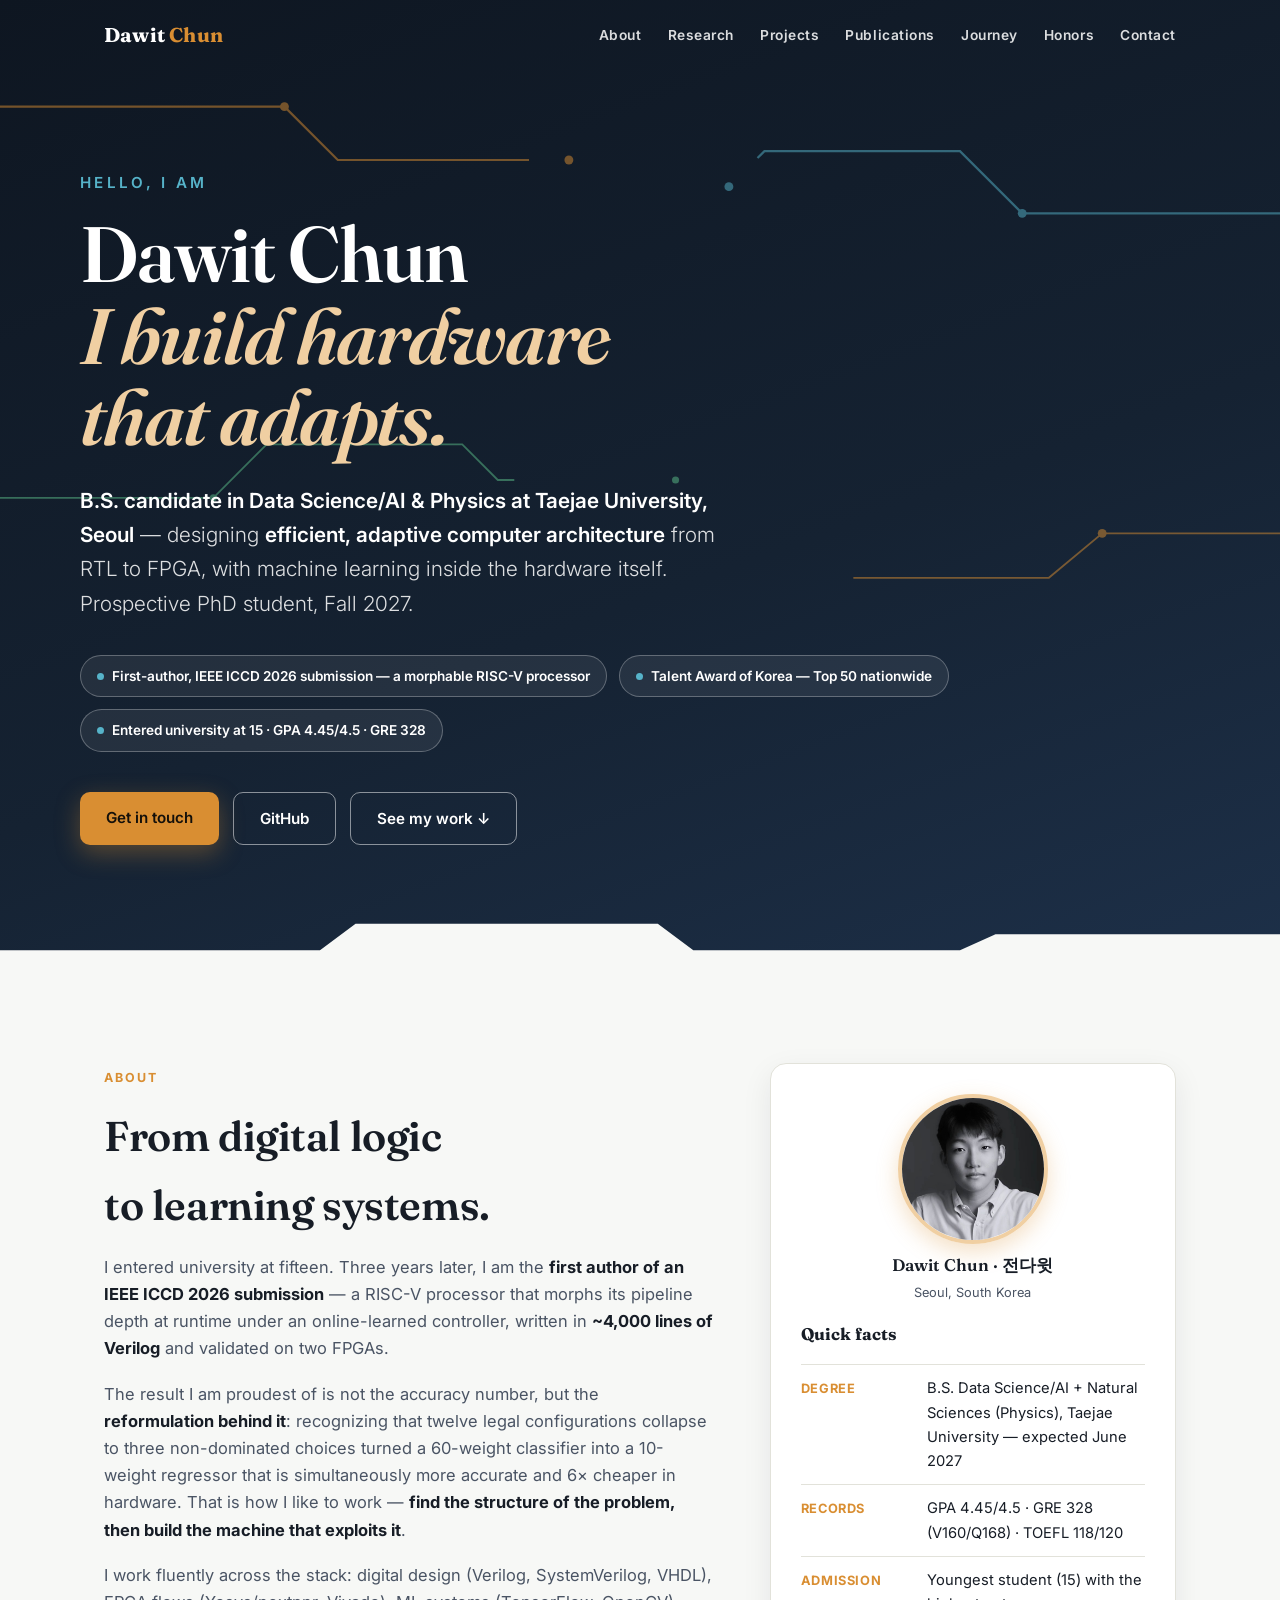
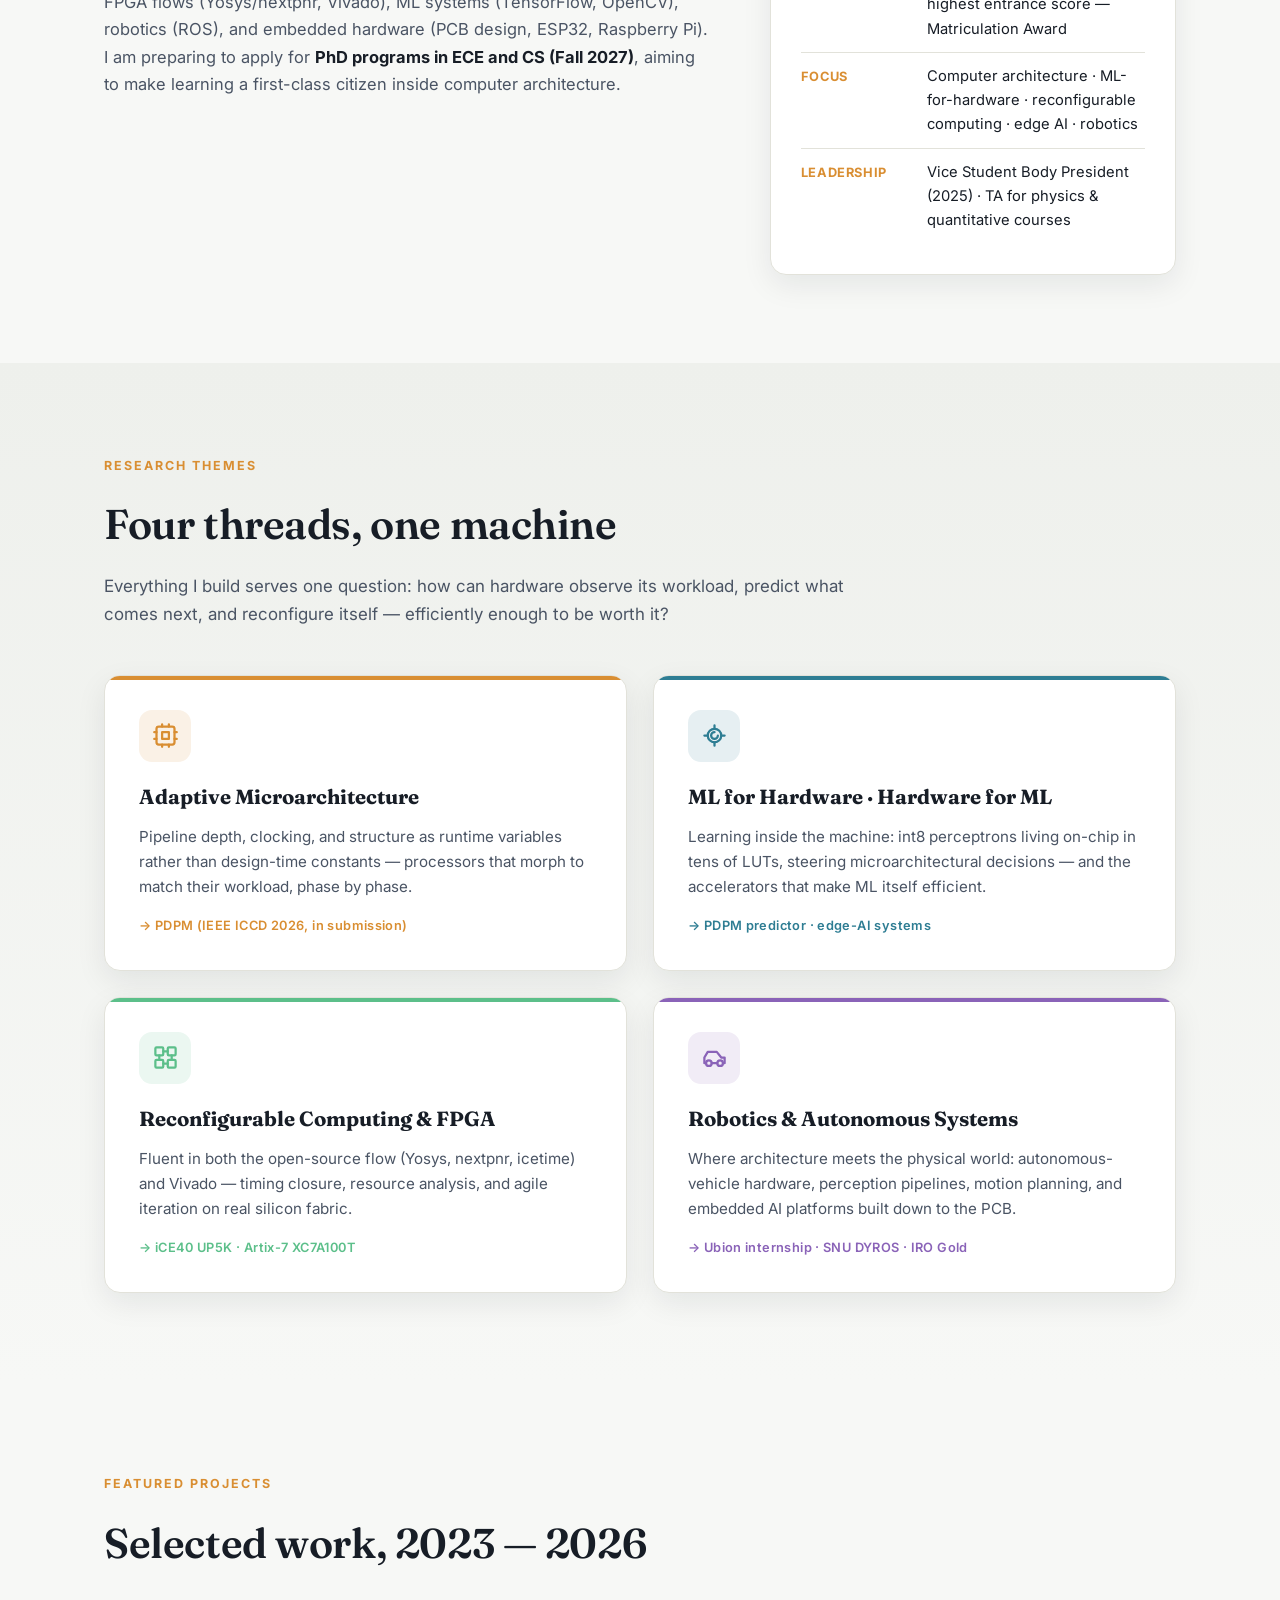
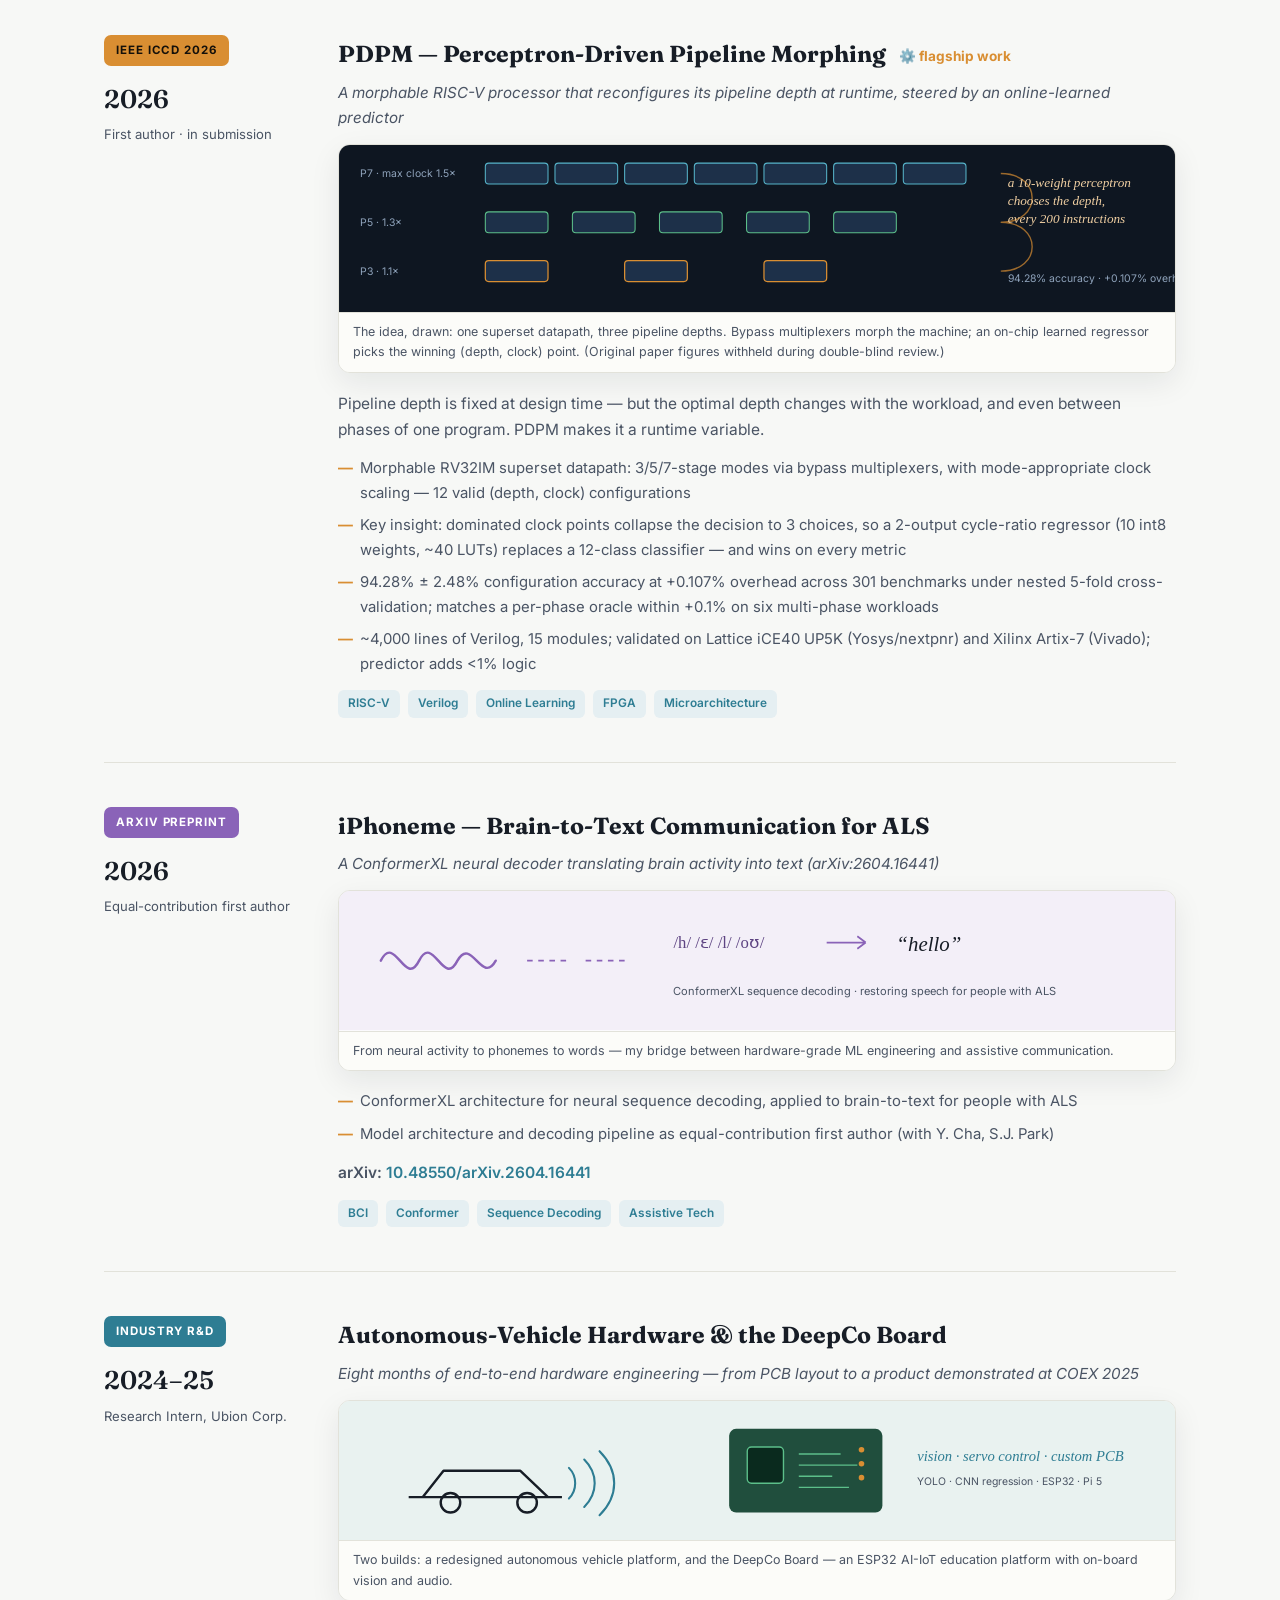
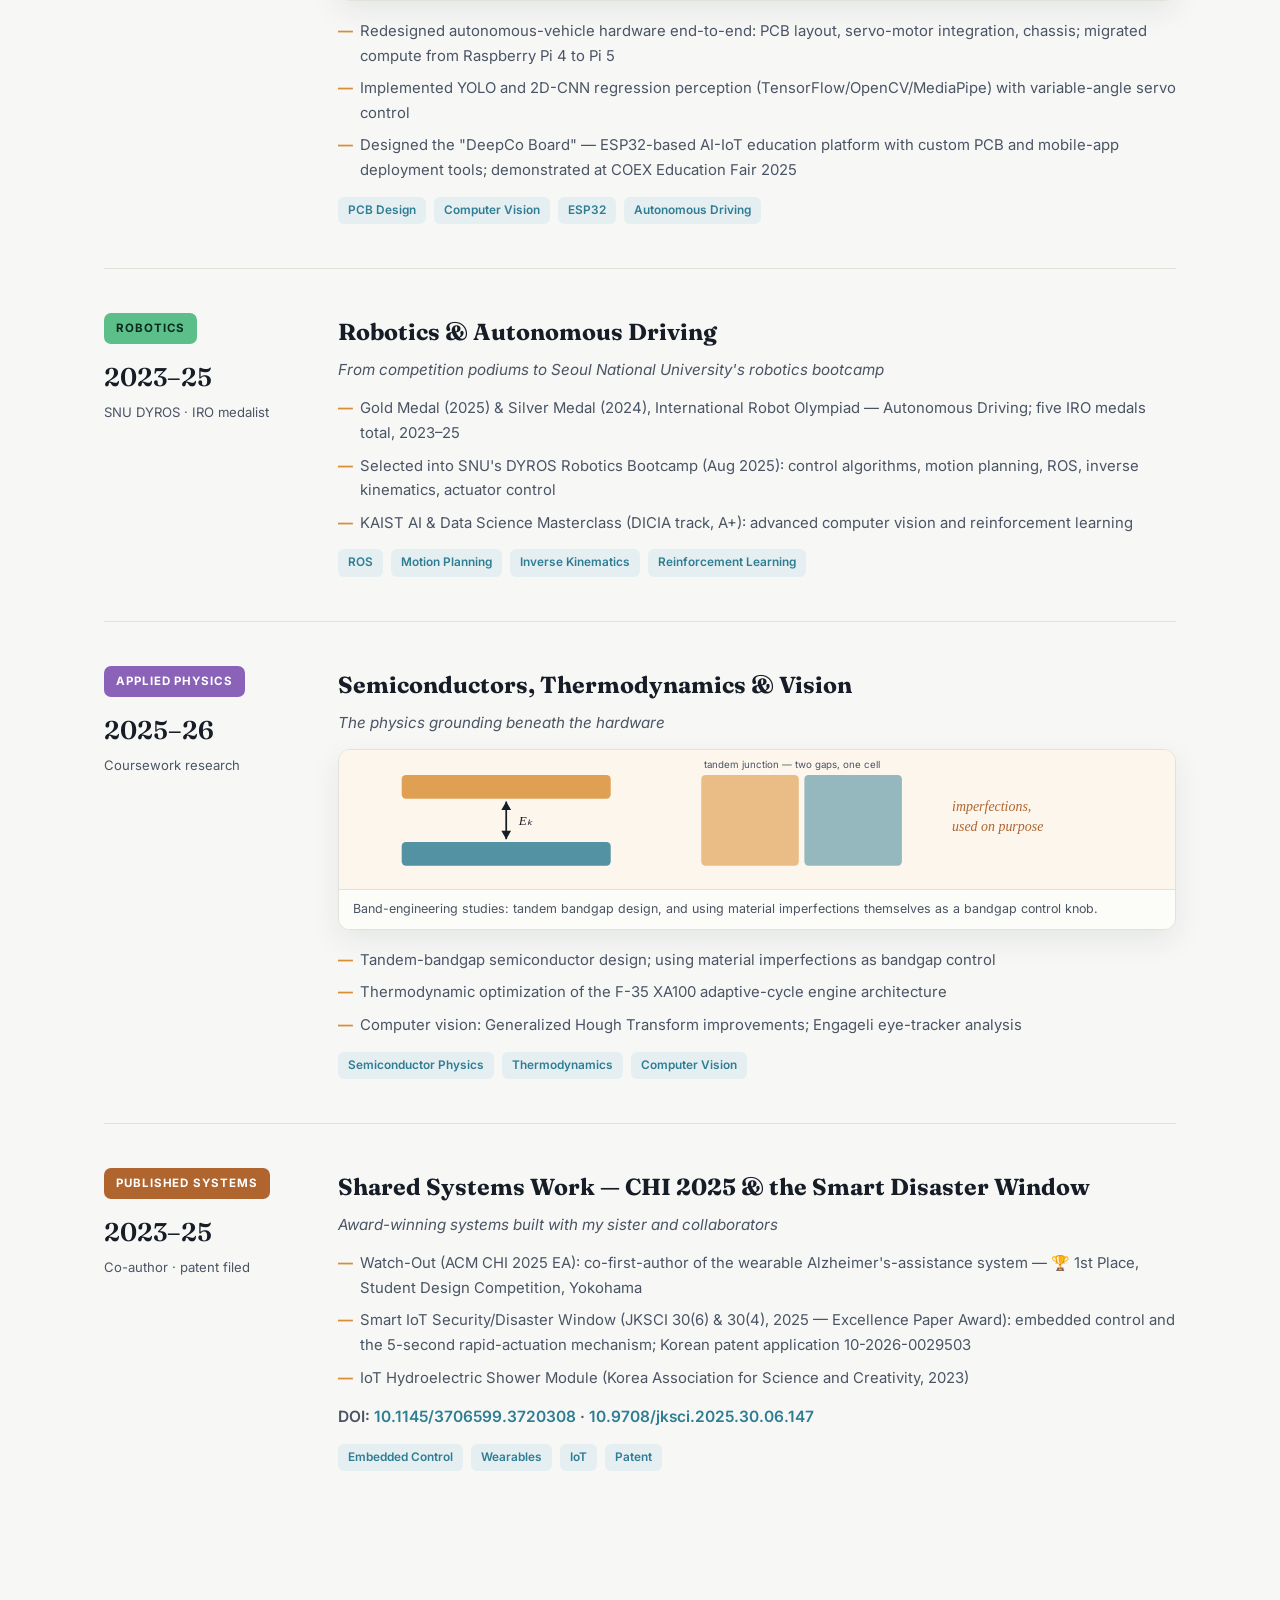
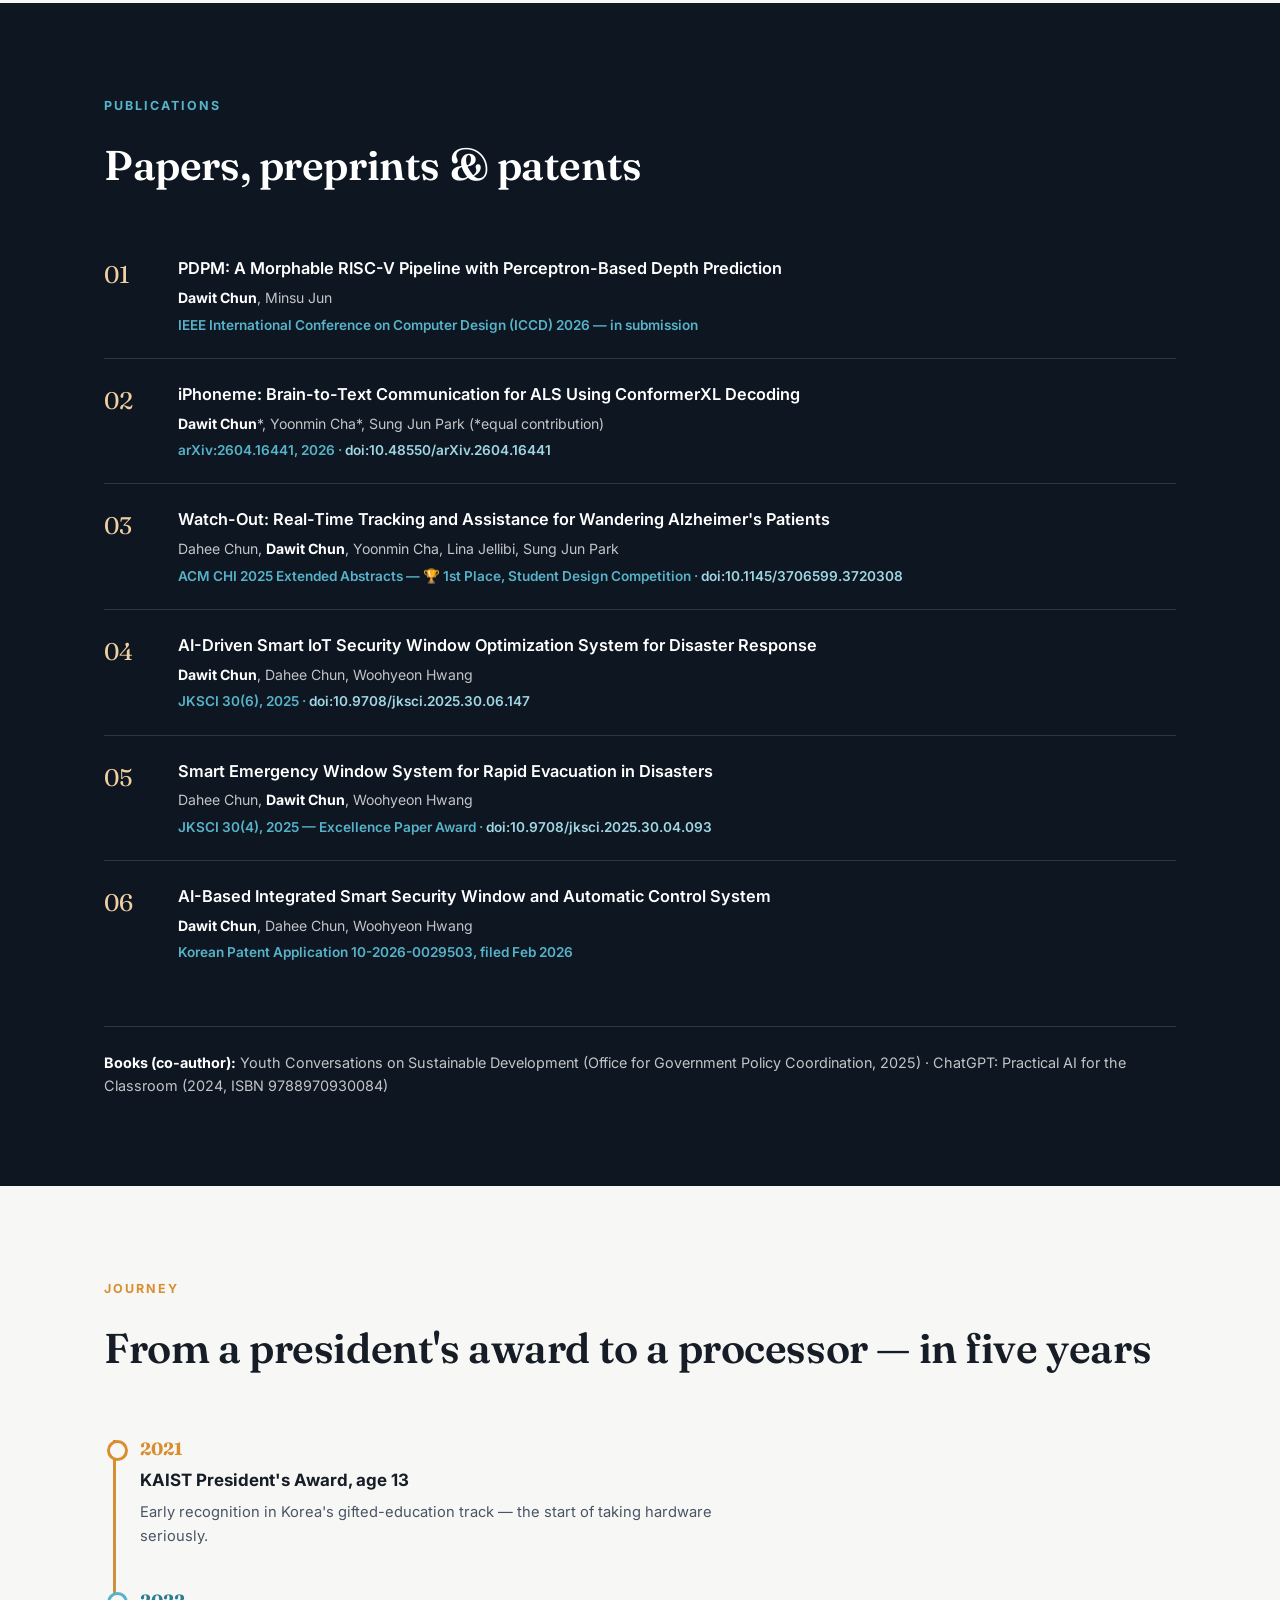
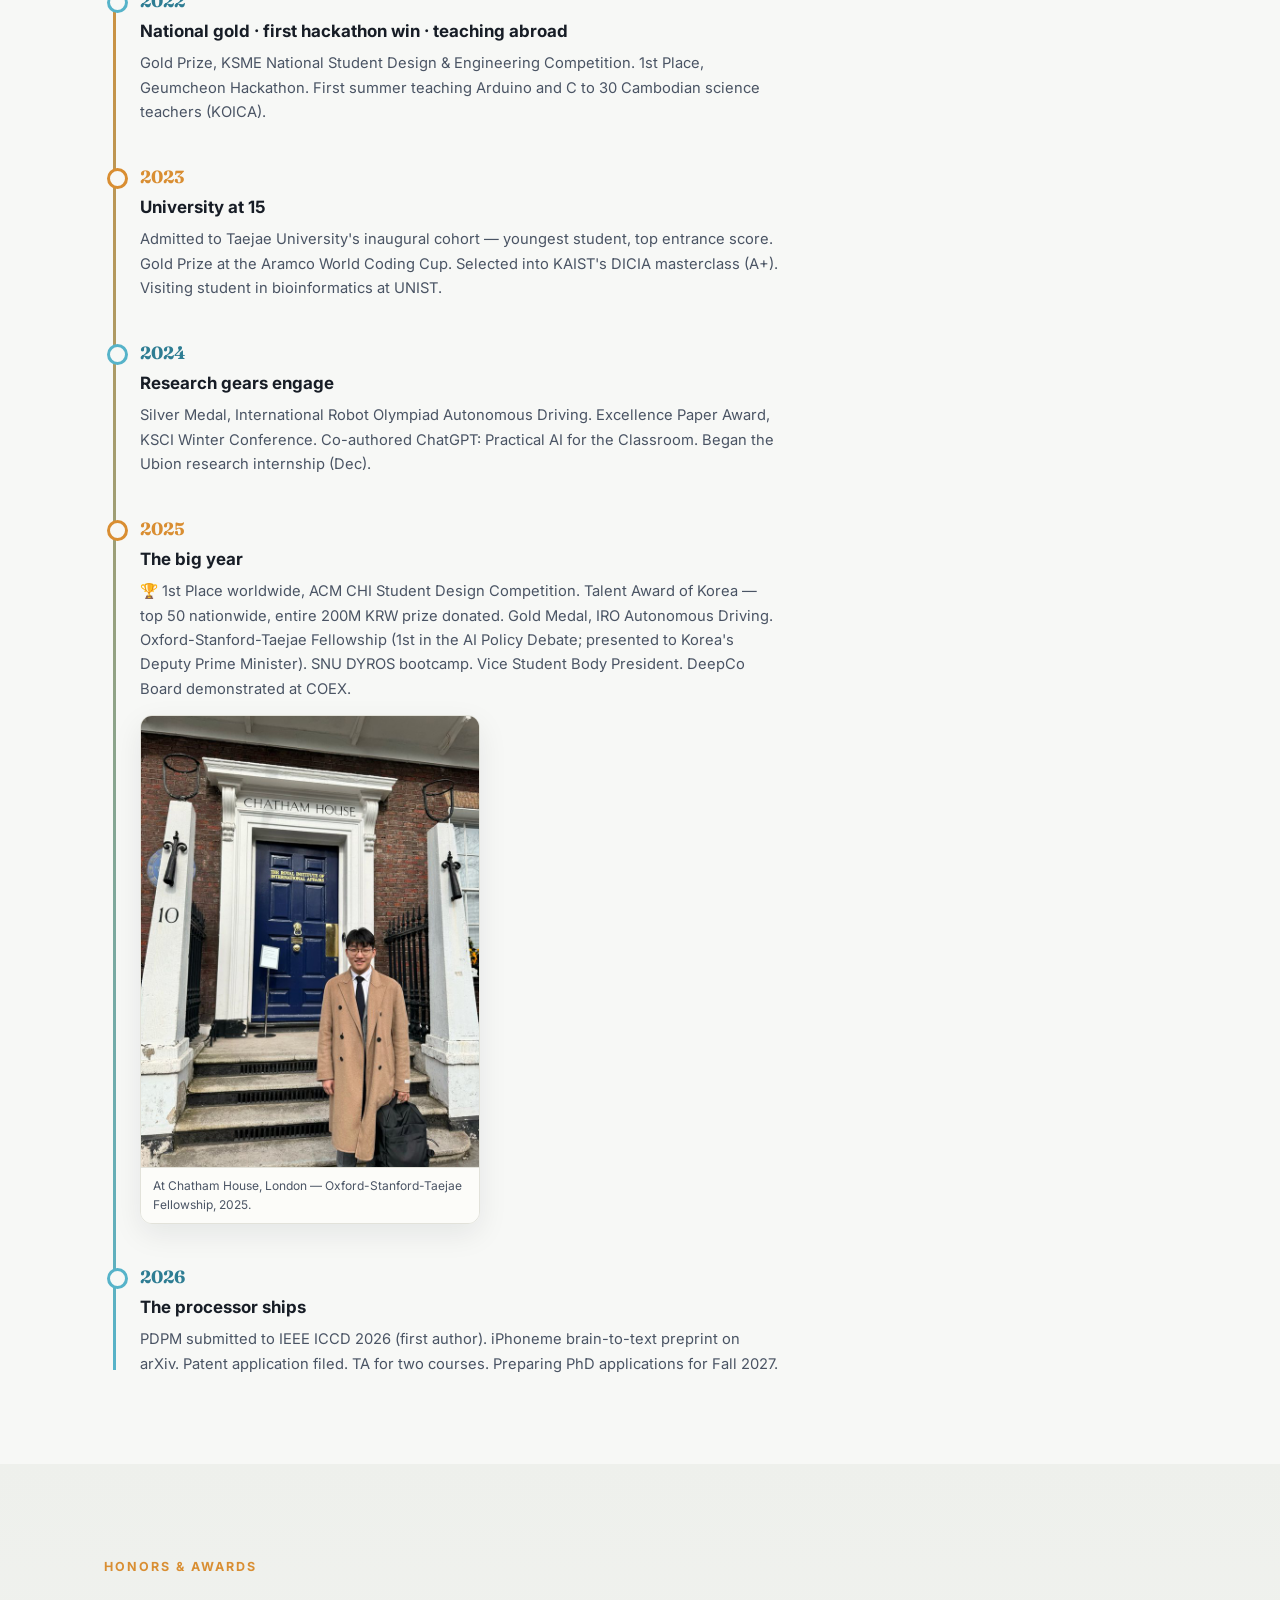
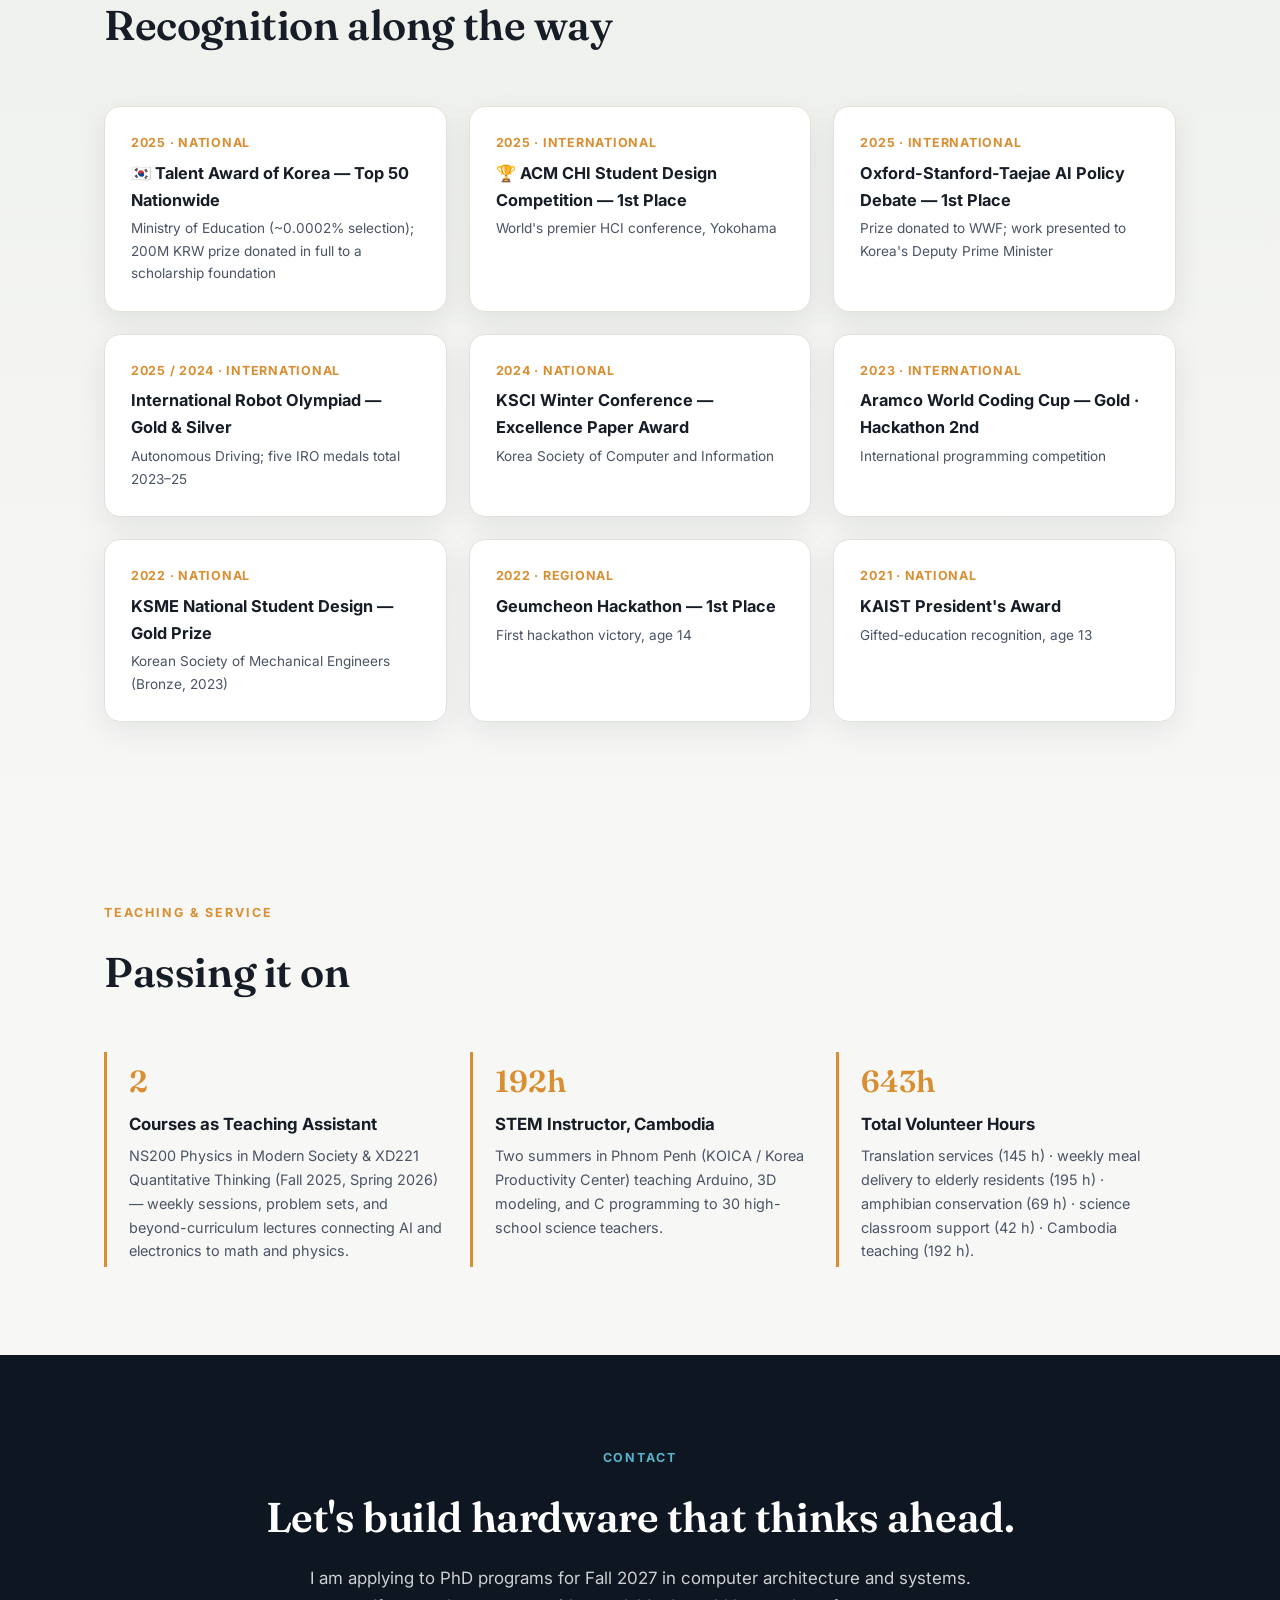
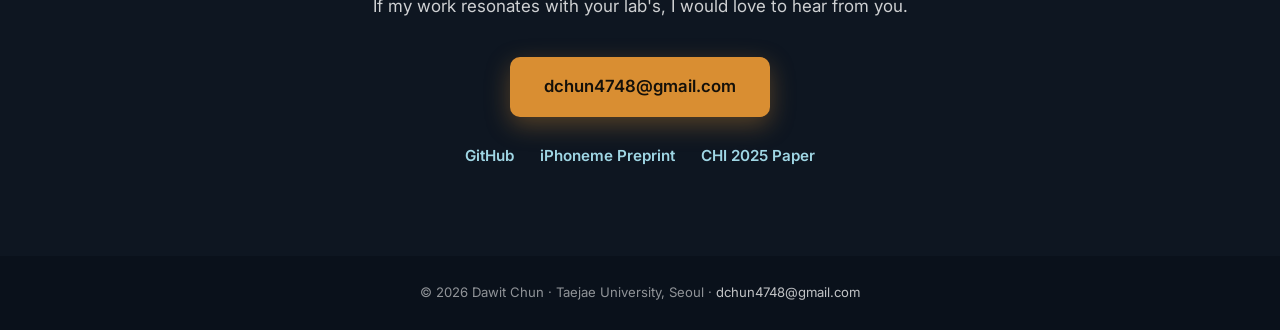
==== index.html @ afe4ffaa "Dawit Chun personal homepage v1" ====
<!DOCTYPE html>
<html lang="en">
<head>
<meta charset="UTF-8">
<meta name="viewport" content="width=device-width, initial-scale=1.0">
<title>Dawit Chun — Hardware Systems for AI · Efficient & Adaptive Computer Architecture</title>
<meta name="description" content="Dawit Chun designs hardware that adapts — from RTL to FPGA. First-author of PDPM, a morphable RISC-V processor steered by an online-learned perceptron (IEEE ICCD 2026, in submission).">
<link rel="preconnect" href="https://fonts.googleapis.com">
<link rel="preconnect" href="https://fonts.gstatic.com" crossorigin>
<link href="https://fonts.googleapis.com/css2?family=Fraunces:opsz,wght@9..144,300;9..144,400;9..144,500;9..144,600;9..144,700&family=Inter:wght@300;400;500;600;700&display=swap" rel="stylesheet">
<link rel="icon" href="data:image/svg+xml,<svg xmlns='http://www.w3.org/2000/svg' viewBox='0 0 100 100'><text y='0.9em' font-size='90'>⚙️</text></svg>">
<style>
:root{
  --ink:#171d26; --ink-soft:#4a5464; --paper:#f7f8f6; --card:#ffffff;
  --slate:#0e1621; --slate-2:#152232; --copper:#d98e32; --copper-soft:#f0cfa2;
  --cyan:#56b3c9; --green:#5cbf8a; --line:#e2e2da;
  --shadow:0 10px 30px rgba(14,22,33,.08); --shadow-lg:0 18px 50px rgba(14,22,33,.15);
  --r:16px; --max:1120px;
}
*{margin:0;padding:0;box-sizing:border-box}
html{scroll-behavior:smooth}
body{font-family:'Inter',-apple-system,BlinkMacSystemFont,"Segoe UI",sans-serif;color:var(--ink);background:var(--paper);line-height:1.65;font-size:16.5px}
h1,h2,h3,.serif{font-family:'Fraunces',Georgia,'Times New Roman',serif}
a{color:#2e7d93;text-decoration:none}
a:hover{text-decoration:underline}
img{max-width:100%}
.wrap{max-width:var(--max);margin:0 auto;padding:0 24px}
section{padding:88px 0}
.kicker{display:inline-block;font-size:.78rem;font-weight:700;letter-spacing:.16em;text-transform:uppercase;color:var(--copper);margin-bottom:14px}
h2{font-size:clamp(1.9rem,3.4vw,2.6rem);font-weight:600;letter-spacing:-.01em;margin-bottom:14px}
.lead{color:var(--ink-soft);max-width:760px;font-size:1.06rem}
.reveal{opacity:0;transform:translateY(26px);transition:opacity .7s ease,transform .7s ease}
.reveal.on{opacity:1;transform:none}
@media (prefers-reduced-motion: reduce){.reveal{opacity:1;transform:none;transition:none} .trace{animation:none!important}}

/* NAV */
nav{position:fixed;top:0;left:0;right:0;z-index:50;transition:background .3s,box-shadow .3s;padding:18px 0}
nav.scrolled{background:rgba(247,248,246,.92);backdrop-filter:blur(10px);box-shadow:0 1px 0 var(--line);padding:12px 0}
nav .wrap{display:flex;align-items:center;justify-content:space-between}
.logo{font-family:'Fraunces',serif;font-weight:700;font-size:1.25rem;color:#fff;letter-spacing:.01em;transition:color .3s}
nav.scrolled .logo{color:var(--ink)}
.logo b{color:var(--copper)}
.navlinks{display:flex;gap:26px;list-style:none}
.navlinks a{font-size:.86rem;font-weight:600;letter-spacing:.04em;color:rgba(255,255,255,.85);transition:color .3s}
nav.scrolled .navlinks a{color:var(--ink-soft)}
.navlinks a:hover{color:var(--copper);text-decoration:none}
.menu-btn{display:none;background:none;border:0;cursor:pointer;width:34px;height:30px;position:relative}
.menu-btn span{position:absolute;left:4px;right:4px;height:2.5px;border-radius:2px;background:#fff;transition:all .3s}
nav.scrolled .menu-btn span{background:var(--ink)}
.menu-btn span:nth-child(1){top:6px}.menu-btn span:nth-child(2){top:14px}.menu-btn span:nth-child(3){top:22px}
@media(max-width:880px){
  .menu-btn{display:block}
  .navlinks{position:fixed;inset:0;background:var(--slate);flex-direction:column;align-items:center;justify-content:center;gap:34px;transform:translateY(-100%);visibility:hidden;opacity:0;transition:transform .35s ease,opacity .3s ease,visibility 0s .35s}
  .navlinks.open{transform:none;visibility:visible;opacity:1;transition:transform .35s ease,opacity .3s ease,visibility 0s}
  .navlinks a{font-size:1.15rem;color:#fff!important}
}

/* HERO */
header{position:relative;background:linear-gradient(160deg,var(--slate) 0%,var(--slate-2) 58%,#1d3049 100%);color:#fff;overflow:hidden}
.hero{position:relative;z-index:2;padding:170px 0 130px}
.hero .hello{font-size:.95rem;font-weight:600;letter-spacing:.22em;text-transform:uppercase;color:var(--cyan);margin-bottom:18px}
.hero h1{font-size:clamp(2.9rem,7vw,4.9rem);font-weight:600;line-height:1.04;letter-spacing:-.015em}
.hero h1 em{font-style:italic;color:var(--copper-soft)}
.hero .tag{margin-top:26px;font-size:clamp(1.05rem,2vw,1.3rem);max-width:660px;color:rgba(255,255,255,.86);font-weight:300}
.hero .tag b{font-weight:600;color:#fff}
.chips{display:flex;flex-wrap:wrap;gap:12px;margin-top:34px}
.chip{display:inline-flex;align-items:center;gap:8px;font-size:.85rem;font-weight:600;padding:9px 16px;border:1px solid rgba(255,255,255,.28);border-radius:999px;background:rgba(255,255,255,.07)}
.chip .dot{width:7px;height:7px;border-radius:50%;background:var(--cyan)}
.cta{display:flex;flex-wrap:wrap;gap:14px;margin-top:40px}
.btn{display:inline-block;padding:13px 26px;border-radius:10px;font-weight:600;font-size:.95rem;transition:transform .2s,box-shadow .2s}
.btn:hover{text-decoration:none;transform:translateY(-2px)}
.btn-primary{background:var(--copper);color:#14100a;box-shadow:0 8px 24px rgba(217,142,50,.35)}
.btn-ghost{border:1.5px solid rgba(255,255,255,.5);color:#fff}
.circuit{position:absolute;inset:0;z-index:1;pointer-events:none;opacity:.5}
.trace{stroke-dasharray:640;stroke-dashoffset:640;animation:draw 6s ease forwards}
.trace:nth-child(2){animation-delay:.7s}.trace:nth-child(3){animation-delay:1.3s}.trace:nth-child(4){animation-delay:1.9s}
@keyframes draw{to{stroke-dashoffset:0}}
.hero-bottom{position:absolute;left:0;right:0;bottom:-2px;z-index:1}

/* ABOUT */
.about-grid{display:grid;grid-template-columns:1.5fr 1fr;gap:56px;align-items:start}
.about-text p{margin-bottom:18px;color:var(--ink-soft)}
.about-text p b{color:var(--ink)}
.factbox{background:var(--card);border:1px solid var(--line);border-radius:var(--r);box-shadow:var(--shadow);padding:30px}
.factbox .me{width:150px;height:150px;border-radius:50%;object-fit:cover;display:block;margin:0 auto 8px;border:4px solid var(--copper-soft);box-shadow:0 8px 22px rgba(217,142,50,.28)}
.factbox .me-name{text-align:center;font-family:'Fraunces',serif;font-weight:600;font-size:1.05rem;margin-bottom:2px}
.factbox .me-sub{text-align:center;font-size:.8rem;color:var(--ink-soft);margin-bottom:18px}
.factbox h3{font-size:1.05rem;margin-bottom:16px;color:var(--ink)}
.fact{display:flex;gap:14px;padding:11px 0;border-top:1px solid var(--line);font-size:.92rem}
.fact:first-of-type{border-top:0}
.fact .k{min-width:112px;font-weight:700;color:var(--copper);font-size:.8rem;letter-spacing:.05em;text-transform:uppercase;padding-top:2px}
@media(max-width:880px){.about-grid{grid-template-columns:1fr}}

/* THEMES */
#themes{background:linear-gradient(180deg,#eef0ec,var(--paper))}
.themes-grid{display:grid;grid-template-columns:repeat(2,1fr);gap:26px;margin-top:46px}
.theme{background:var(--card);border:1px solid var(--line);border-radius:var(--r);padding:34px;box-shadow:var(--shadow);transition:transform .25s,box-shadow .25s;position:relative;overflow:hidden}
.theme:hover{transform:translateY(-5px);box-shadow:var(--shadow-lg)}
.theme::before{content:"";position:absolute;top:0;left:0;right:0;height:4px;background:var(--tc,var(--copper))}
.theme .ico{width:52px;height:52px;border-radius:13px;display:flex;align-items:center;justify-content:center;background:color-mix(in srgb,var(--tc,var(--copper)) 12%,white);margin-bottom:18px}
.theme .ico svg{width:27px;height:27px;stroke:var(--tc,var(--copper))}
.theme h3{font-size:1.28rem;margin-bottom:10px}
.theme p{color:var(--ink-soft);font-size:.95rem}
.theme .rel{margin-top:16px;font-size:.8rem;font-weight:600;color:var(--tc,var(--copper));letter-spacing:.03em}
@media(max-width:760px){.themes-grid{grid-template-columns:1fr}}

/* PROJECTS */
.proj{display:grid;grid-template-columns:200px 1fr;gap:34px;padding:44px 0;border-top:1px solid var(--line)}
.proj:first-of-type{border-top:0}
.proj .meta .venue{display:inline-block;font-size:.72rem;font-weight:700;letter-spacing:.08em;text-transform:uppercase;color:#fff;background:var(--vc,#2e7d93);padding:6px 12px;border-radius:7px;margin-bottom:12px}
.proj .meta .year{font-family:'Fraunces',serif;font-size:1.6rem;font-weight:600;color:var(--ink);display:block}
.proj .meta .role{font-size:.82rem;color:var(--ink-soft);margin-top:4px}
.proj h3{font-size:1.45rem;margin-bottom:6px}
.proj h3 .award{font-size:.85rem;color:var(--copper);font-family:'Inter',sans-serif;font-weight:700;vertical-align:middle;margin-left:8px;white-space:nowrap}
.proj .sub{font-style:italic;color:var(--ink-soft);font-size:.95rem;margin-bottom:14px}
.proj p{color:var(--ink-soft);font-size:.97rem;margin-bottom:14px}
.proj ul{list-style:none;margin-bottom:14px}
.proj li{position:relative;padding-left:22px;margin-bottom:8px;color:var(--ink-soft);font-size:.93rem}
.proj li::before{content:"—";position:absolute;left:0;color:var(--copper);font-weight:700}
.tags{display:flex;flex-wrap:wrap;gap:8px}
.tags span{font-size:.74rem;font-weight:600;color:#2e7d93;background:#e5eff2;border-radius:6px;padding:4px 10px}
.doi{font-size:.85rem;font-weight:600}
.pfig{margin:2px 0 18px;border-radius:12px;overflow:hidden;border:1px solid var(--line);box-shadow:var(--shadow);background:#fff}
.pfig img,.pfig svg{display:block;width:100%;height:auto}
.pfig figcaption{font-size:.78rem;color:var(--ink-soft);padding:9px 14px;background:#fcfcf9;border-top:1px solid var(--line)}
@media(max-width:760px){.proj{grid-template-columns:1fr;gap:14px}}

/* PUBS */
#pubs{background:var(--slate);color:#fff}
#pubs h2{color:#fff}
#pubs .kicker{color:var(--cyan)}
.pub{display:grid;grid-template-columns:54px 1fr;gap:20px;padding:22px 0;border-top:1px solid rgba(255,255,255,.14)}
.pub:first-of-type{border-top:0;margin-top:34px}
.pub .num{font-family:'Fraunces',serif;font-size:1.5rem;color:var(--copper-soft)}
.pub .t{font-weight:600;font-size:1.02rem;margin-bottom:4px}
.pub .a{font-size:.88rem;color:rgba(255,255,255,.75)}
.pub .a b{color:#fff}
.pub .v{font-size:.85rem;color:var(--cyan);margin-top:4px;font-weight:600}
.pub a{color:#9fd6e4}
.bookrow{margin-top:40px;padding-top:24px;border-top:1px solid rgba(255,255,255,.14);font-size:.9rem;color:rgba(255,255,255,.75)}
.bookrow b{color:#fff}

/* JOURNEY */
.timeline{position:relative;margin-top:52px;padding-left:36px}
.timeline::before{content:"";position:absolute;left:9px;top:6px;bottom:6px;width:2.5px;background:linear-gradient(var(--copper),var(--cyan))}
.tl{position:relative;padding-bottom:38px}
.tl:last-child{padding-bottom:0}
.tl::before{content:"";position:absolute;left:-33px;top:6px;width:15px;height:15px;border-radius:50%;background:var(--paper);border:3.5px solid var(--copper)}
.tl.alt::before{border-color:var(--cyan)}
.tl .yr{font-family:'Fraunces',serif;font-weight:700;font-size:1.1rem;color:var(--copper)}
.tl.alt .yr{color:#2e7d93}
.tl h4{font-size:1.06rem;margin:3px 0 5px}
.tl p{color:var(--ink-soft);font-size:.92rem;max-width:640px}
.tlfig{margin-top:14px;max-width:340px;border-radius:12px;overflow:hidden;border:1px solid var(--line);box-shadow:var(--shadow)}
.tlfig img{display:block;width:100%}
.tlfig figcaption{font-size:.75rem;color:var(--ink-soft);padding:8px 12px;background:#fcfcf9;border-top:1px solid var(--line)}

/* HONORS */
#honors{background:linear-gradient(180deg,#eef0ec,var(--paper))}
.honor-grid{display:grid;grid-template-columns:repeat(3,1fr);gap:22px;margin-top:46px}
.honor{background:var(--card);border:1px solid var(--line);border-radius:var(--r);padding:26px;box-shadow:var(--shadow)}
.honor .hy{font-size:.78rem;font-weight:700;color:var(--copper);letter-spacing:.06em}
.honor h4{font-size:1.02rem;margin:6px 0 4px}
.honor p{font-size:.85rem;color:var(--ink-soft)}
@media(max-width:880px){.honor-grid{grid-template-columns:repeat(2,1fr)}}
@media(max-width:600px){.honor-grid{grid-template-columns:1fr}}

/* SERVICE */
.svc-grid{display:grid;grid-template-columns:repeat(3,1fr);gap:26px;margin-top:46px}
.svc{border-left:3px solid var(--copper);padding:4px 0 4px 22px}
.svc h4{font-size:1.05rem;margin-bottom:6px}
.svc p{font-size:.9rem;color:var(--ink-soft)}
.svc .n{font-family:'Fraunces',serif;font-size:1.9rem;font-weight:600;color:var(--copper);display:block;margin-bottom:4px}
@media(max-width:760px){.svc-grid{grid-template-columns:1fr}}

/* CONTACT */
#contact{background:var(--slate);color:#fff;text-align:center}
#contact .kicker{color:var(--cyan)}
#contact h2{color:#fff}
#contact .lead{margin:0 auto 36px;color:rgba(255,255,255,.8)}
#contact .btn-primary{font-size:1.05rem;padding:16px 34px}
#contact .links{margin-top:26px;display:flex;gap:26px;justify-content:center;flex-wrap:wrap;font-size:.95rem}
#contact .links a{color:#9fd6e4;font-weight:600}
footer{background:#0a111b;color:rgba(255,255,255,.55);text-align:center;padding:26px 0;font-size:.82rem}
footer a{color:rgba(255,255,255,.75)}
</style>
</head>
<body>

<nav id="nav">
  <div class="wrap">
    <a class="logo" href="#top">Dawit <b>Chun</b></a>
    <button class="menu-btn" id="menuBtn" aria-label="Menu"><span></span><span></span><span></span></button>
    <ul class="navlinks" id="navLinks">
      <li><a href="#about">About</a></li>
      <li><a href="#themes">Research</a></li>
      <li><a href="#projects">Projects</a></li>
      <li><a href="#pubs">Publications</a></li>
      <li><a href="#journey">Journey</a></li>
      <li><a href="#honors">Honors</a></li>
      <li><a href="#contact">Contact</a></li>
    </ul>
  </div>
</nav>

<!-- HERO -->
<header id="top">
  <svg class="circuit" viewBox="0 0 1440 700" preserveAspectRatio="xMidYMid slice" aria-hidden="true" fill="none">
    <path class="trace" d="M-20,120 H320 L380,180 H640" stroke="#d98e32" stroke-width="2.5"/>
    <path class="trace" d="M1460,240 H1150 L1080,170 H860 L820,210" stroke="#56b3c9" stroke-width="2.5"/>
    <path class="trace" d="M-20,560 H240 L300,500 H520 L560,540 H760" stroke="#5cbf8a" stroke-width="2"/>
    <path class="trace" d="M1460,600 H1240 L1180,650 H960" stroke="#d98e32" stroke-width="2"/>
    <g fill="#d98e32"><circle cx="320" cy="120" r="5"/><circle cx="640" cy="180" r="5"/><circle cx="1240" cy="600" r="5"/></g>
    <g fill="#56b3c9"><circle cx="1150" cy="240" r="5"/><circle cx="820" cy="210" r="5"/></g>
    <g fill="#5cbf8a"><circle cx="240" cy="560" r="4"/><circle cx="760" cy="540" r="4"/></g>
  </svg>
  <div class="wrap hero">
    <div class="hello">Hello, I am</div>
    <h1>Dawit Chun<br><em>I build hardware<br>that adapts.</em></h1>
    <p class="tag"><b>B.S. candidate in Data Science/AI &amp; Physics at Taejae University, Seoul</b> — designing <b>efficient, adaptive computer architecture</b> from RTL to FPGA, with machine learning inside the hardware itself. Prospective PhD student, Fall 2027.</p>
    <div class="chips">
      <span class="chip"><span class="dot"></span>First-author, IEEE ICCD 2026 submission — a morphable RISC-V processor</span>
      <span class="chip"><span class="dot"></span>Talent Award of Korea — Top 50 nationwide</span>
      <span class="chip"><span class="dot"></span>Entered university at 15 · GPA 4.45/4.5 · GRE 328</span>
    </div>
    <div class="cta">
      <a class="btn btn-primary" href="mailto:dchun4748@gmail.com">Get in touch</a>
      <a class="btn btn-ghost" href="https://github.com/da-dawit" target="_blank" rel="noopener">GitHub</a>
      <a class="btn btn-ghost" href="#projects">See my work ↓</a>
    </div>
  </div>
  <svg class="hero-bottom" viewBox="0 0 1440 90" preserveAspectRatio="none" aria-hidden="true">
    <path d="M0,60 L360,60 L400,30 L740,30 L780,60 L1080,60 L1120,42 L1440,42 L1440,90 L0,90 Z" fill="#f7f8f6"/>
  </svg>
</header>

<!-- ABOUT -->
<section id="about">
  <div class="wrap">
    <div class="about-grid">
      <div class="about-text reveal">
        <span class="kicker">About</span>
        <h2>From digital logic<br>to learning systems.</h2>
        <p>I entered university at fifteen. Three years later, I am the <b>first author of an IEEE ICCD 2026 submission</b> — a RISC-V processor that morphs its pipeline depth at runtime under an online-learned controller, written in <b>~4,000 lines of Verilog</b> and validated on two FPGAs.</p>
        <p>The result I am proudest of is not the accuracy number, but the <b>reformulation behind it</b>: recognizing that twelve legal configurations collapse to three non-dominated choices turned a 60-weight classifier into a 10-weight regressor that is simultaneously more accurate and 6× cheaper in hardware. That is how I like to work — <b>find the structure of the problem, then build the machine that exploits it</b>.</p>
        <p>I work fluently across the stack: digital design (Verilog, SystemVerilog, VHDL), FPGA flows (Yosys/nextpnr, Vivado), ML systems (TensorFlow, OpenCV), robotics (ROS), and embedded hardware (PCB design, ESP32, Raspberry Pi). I am preparing to apply for <b>PhD programs in ECE and CS (Fall 2027)</b>, aiming to make learning a first-class citizen inside computer architecture.</p>
      </div>
      <aside class="factbox reveal">
        <img class="me" src="assets/dawit.jpg" alt="Portrait of Dawit Chun" width="520" height="520">
        <div class="me-name">Dawit Chun · 전다윗</div>
        <div class="me-sub">Seoul, South Korea</div>
        <h3>Quick facts</h3>
        <div class="fact"><span class="k">Degree</span><span>B.S. Data Science/AI + Natural Sciences (Physics), Taejae University — expected June 2027</span></div>
        <div class="fact"><span class="k">Records</span><span>GPA 4.45/4.5 · GRE 328 (V160/Q168) · TOEFL 118/120</span></div>
        <div class="fact"><span class="k">Admission</span><span>Youngest student (15) with the highest entrance score — Matriculation Award</span></div>
        <div class="fact"><span class="k">Focus</span><span>Computer architecture · ML-for-hardware · reconfigurable computing · edge AI · robotics</span></div>
        <div class="fact"><span class="k">Leadership</span><span>Vice Student Body President (2025) · TA for physics &amp; quantitative courses</span></div>
      </aside>
    </div>
  </div>
</section>

<!-- THEMES -->
<section id="themes">
  <div class="wrap">
    <span class="kicker reveal">Research Themes</span>
    <h2 class="reveal">Four threads, one machine</h2>
    <p class="lead reveal">Everything I build serves one question: how can hardware observe its workload, predict what comes next, and reconfigure itself — efficiently enough to be worth it?</p>
    <div class="themes-grid">
      <div class="theme reveal" style="--tc:#d98e32">
        <div class="ico"><svg viewBox="0 0 24 24" fill="none" stroke-width="2" stroke-linecap="round" stroke-linejoin="round"><rect x="4" y="4" width="16" height="16" rx="2"/><path d="M9 4v-2M15 4v-2M9 22v-2M15 22v-2M4 9h-2M4 15h-2M22 9h-2M22 15h-2"/><rect x="9" y="9" width="6" height="6"/></svg></div>
        <h3>Adaptive Microarchitecture</h3>
        <p>Pipeline depth, clocking, and structure as runtime variables rather than design-time constants — processors that morph to match their workload, phase by phase.</p>
        <div class="rel">→ PDPM (IEEE ICCD 2026, in submission)</div>
      </div>
      <div class="theme reveal" style="--tc:#2e7d93">
        <div class="ico"><svg viewBox="0 0 24 24" fill="none" stroke-width="2" stroke-linecap="round" stroke-linejoin="round"><path d="M12 3v3M12 18v3M3 12h3M18 12h3"/><circle cx="12" cy="12" r="6"/><path d="M12 9a3 3 0 1 0 3 3"/></svg></div>
        <h3>ML for Hardware · Hardware for ML</h3>
        <p>Learning inside the machine: int8 perceptrons living on-chip in tens of LUTs, steering microarchitectural decisions — and the accelerators that make ML itself efficient.</p>
        <div class="rel">→ PDPM predictor · edge-AI systems</div>
      </div>
      <div class="theme reveal" style="--tc:#5cbf8a">
        <div class="ico"><svg viewBox="0 0 24 24" fill="none" stroke-width="2" stroke-linecap="round" stroke-linejoin="round"><rect x="3" y="3" width="7" height="7" rx="1"/><rect x="14" y="3" width="7" height="7" rx="1"/><rect x="3" y="14" width="7" height="7" rx="1"/><rect x="14" y="14" width="7" height="7" rx="1"/><path d="M10 6.5h4M6.5 10v4M17.5 10v4M10 17.5h4"/></svg></div>
        <h3>Reconfigurable Computing &amp; FPGA</h3>
        <p>Fluent in both the open-source flow (Yosys, nextpnr, icetime) and Vivado — timing closure, resource analysis, and agile iteration on real silicon fabric.</p>
        <div class="rel">→ iCE40 UP5K · Artix-7 XC7A100T</div>
      </div>
      <div class="theme reveal" style="--tc:#8a63b8">
        <div class="ico"><svg viewBox="0 0 24 24" fill="none" stroke-width="2" stroke-linecap="round" stroke-linejoin="round"><circle cx="7" cy="17" r="2.5"/><circle cx="17" cy="17" r="2.5"/><path d="M4.5 17H3v-5l3-5h8l4 5h3v5h-1.5M9.5 17h5"/></svg></div>
        <h3>Robotics &amp; Autonomous Systems</h3>
        <p>Where architecture meets the physical world: autonomous-vehicle hardware, perception pipelines, motion planning, and embedded AI platforms built down to the PCB.</p>
        <div class="rel">→ Ubion internship · SNU DYROS · IRO Gold</div>
      </div>
    </div>
  </div>
</section>

<!-- PROJECTS -->
<section id="projects">
  <div class="wrap">
    <span class="kicker reveal">Featured Projects</span>
    <h2 class="reveal">Selected work, 2023 — 2026</h2>

    <div class="proj reveal">
      <div class="meta">
        <span class="venue" style="--vc:#d98e32;color:#14100a">IEEE ICCD 2026</span>
        <span class="year">2026</span>
        <span class="role">First author · in submission</span>
      </div>
      <div>
        <h3>PDPM — Perceptron-Driven Pipeline Morphing <span class="award">⚙️ flagship work</span></h3>
        <p class="sub">A morphable RISC-V processor that reconfigures its pipeline depth at runtime, steered by an online-learned predictor</p>
        <figure class="pfig">
          <svg viewBox="0 0 1200 240" role="img" aria-label="Diagram of a pipeline morphing between seven, five, and three stages">
            <rect width="1200" height="240" fill="#0e1621"/>
            <g font-family="Inter,sans-serif" font-size="15" fill="#8fa3bb">
              <text x="30" y="46">P7 · max clock 1.5×</text><text x="30" y="116">P5 · 1.3×</text><text x="30" y="186">P3 · 1.1×</text>
            </g>
            <g>
              <rect x="210" y="26" width="90" height="30" rx="5" fill="#1d3049" stroke="#56b3c9" stroke-width="1.5"/><rect x="310" y="26" width="90" height="30" rx="5" fill="#1d3049" stroke="#56b3c9" stroke-width="1.5"/><rect x="410" y="26" width="90" height="30" rx="5" fill="#1d3049" stroke="#56b3c9" stroke-width="1.5"/><rect x="510" y="26" width="90" height="30" rx="5" fill="#1d3049" stroke="#56b3c9" stroke-width="1.5"/><rect x="610" y="26" width="90" height="30" rx="5" fill="#1d3049" stroke="#56b3c9" stroke-width="1.5"/><rect x="710" y="26" width="90" height="30" rx="5" fill="#1d3049" stroke="#56b3c9" stroke-width="1.5"/><rect x="810" y="26" width="90" height="30" rx="5" fill="#1d3049" stroke="#56b3c9" stroke-width="1.5"/>
              <rect x="210" y="96" width="90" height="30" rx="5" fill="#1d3049" stroke="#5cbf8a" stroke-width="1.5"/><rect x="335" y="96" width="90" height="30" rx="5" fill="#1d3049" stroke="#5cbf8a" stroke-width="1.5"/><rect x="460" y="96" width="90" height="30" rx="5" fill="#1d3049" stroke="#5cbf8a" stroke-width="1.5"/><rect x="585" y="96" width="90" height="30" rx="5" fill="#1d3049" stroke="#5cbf8a" stroke-width="1.5"/><rect x="710" y="96" width="90" height="30" rx="5" fill="#1d3049" stroke="#5cbf8a" stroke-width="1.5"/>
              <rect x="210" y="166" width="90" height="30" rx="5" fill="#1d3049" stroke="#d98e32" stroke-width="1.8"/><rect x="410" y="166" width="90" height="30" rx="5" fill="#1d3049" stroke="#d98e32" stroke-width="1.8"/><rect x="610" y="166" width="90" height="30" rx="5" fill="#1d3049" stroke="#d98e32" stroke-width="1.8"/>
            </g>
            <g stroke="#d98e32" stroke-width="2" fill="none" opacity=".7">
              <path d="M950,41 C1010,41 1010,111 950,111" marker-end="none"/>
              <path d="M950,111 C1010,111 1010,181 950,181"/>
            </g>
            <g font-family="Georgia,serif" font-style="italic" font-size="19" fill="#f0cfa2">
              <text x="960" y="60">a 10-weight perceptron</text><text x="960" y="86">chooses the depth,</text><text x="960" y="112">every 200 instructions</text>
            </g>
            <text x="960" y="196" font-family="Inter,sans-serif" font-size="15" fill="#8fa3bb">94.28% accuracy · +0.107% overhead</text>
          </svg>
          <figcaption>The idea, drawn: one superset datapath, three pipeline depths. Bypass multiplexers morph the machine; an on-chip learned regressor picks the winning (depth, clock) point. (Original paper figures withheld during double-blind review.)</figcaption>
        </figure>
        <p>Pipeline depth is fixed at design time — but the optimal depth changes with the workload, and even between phases of one program. PDPM makes it a runtime variable.</p>
        <ul>
          <li>Morphable RV32IM superset datapath: 3/5/7-stage modes via bypass multiplexers, with mode-appropriate clock scaling — 12 valid (depth, clock) configurations</li>
          <li>Key insight: dominated clock points collapse the decision to 3 choices, so a 2-output cycle-ratio regressor (10 int8 weights, ~40 LUTs) replaces a 12-class classifier — and wins on every metric</li>
          <li>94.28% ± 2.48% configuration accuracy at +0.107% overhead across 301 benchmarks under nested 5-fold cross-validation; matches a per-phase oracle within +0.1% on six multi-phase workloads</li>
          <li>~4,000 lines of Verilog, 15 modules; validated on Lattice iCE40 UP5K (Yosys/nextpnr) and Xilinx Artix-7 (Vivado); predictor adds &lt;1% logic</li>
        </ul>
        <div class="tags"><span>RISC-V</span><span>Verilog</span><span>Online Learning</span><span>FPGA</span><span>Microarchitecture</span></div>
      </div>
    </div>

    <div class="proj reveal">
      <div class="meta">
        <span class="venue" style="--vc:#8a63b8">arXiv Preprint</span>
        <span class="year">2026</span>
        <span class="role">Equal-contribution first author</span>
      </div>
      <div>
        <h3>iPhoneme — Brain-to-Text Communication for ALS</h3>
        <p class="sub">A ConformerXL neural decoder translating brain activity into text (arXiv:2604.16441)</p>
        <figure class="pfig">
          <svg viewBox="0 0 1200 200" role="img" aria-label="Neural signals decoded into phonemes and text">
            <rect width="1200" height="200" fill="#f3eff8"/>
            <path d="M60,100 C80,60 95,140 115,100 C135,60 150,140 170,100 C190,64 205,136 225,100" fill="none" stroke="#8a63b8" stroke-width="3.5" stroke-linecap="round"/>
            <path d="M270,100 h60 m24,0 h60" stroke="#8a63b8" stroke-width="2.5" stroke-dasharray="8 8"/>
            <g font-family="Georgia,serif" font-size="24" fill="#5d4382">
              <text x="480" y="82">/h/ /ɛ/ /l/ /oʊ/</text>
            </g>
            <path d="M700,74 h56 m0,0 l-12,-9 m12,9 l-12,9" stroke="#8a63b8" stroke-width="2.5" fill="none"/>
            <text x="800" y="86" font-family="Georgia,serif" font-style="italic" font-size="30" fill="#171d26">&#8220;hello&#8221;</text>
            <text x="480" y="150" font-family="Inter,sans-serif" font-size="16" fill="#4a5464">ConformerXL sequence decoding &#183; restoring speech for people with ALS</text>
          </svg>
          <figcaption>From neural activity to phonemes to words — my bridge between hardware-grade ML engineering and assistive communication.</figcaption>
        </figure>
        <ul>
          <li>ConformerXL architecture for neural sequence decoding, applied to brain-to-text for people with ALS</li>
          <li>Model architecture and decoding pipeline as equal-contribution first author (with Y. Cha, S.J. Park)</li>
        </ul>
        <p class="doi">arXiv: <a href="https://doi.org/10.48550/arXiv.2604.16441" target="_blank" rel="noopener">10.48550/arXiv.2604.16441</a></p>
        <div class="tags"><span>BCI</span><span>Conformer</span><span>Sequence Decoding</span><span>Assistive Tech</span></div>
      </div>
    </div>

    <div class="proj reveal">
      <div class="meta">
        <span class="venue" style="--vc:#2e7d93">Industry R&amp;D</span>
        <span class="year">2024–25</span>
        <span class="role">Research Intern, Ubion Corp.</span>
      </div>
      <div>
        <h3>Autonomous-Vehicle Hardware &amp; the DeepCo Board</h3>
        <p class="sub">Eight months of end-to-end hardware engineering — from PCB layout to a product demonstrated at COEX 2025</p>
        <figure class="pfig">
          <svg viewBox="0 0 1200 200" role="img" aria-label="Autonomous vehicle with sensor arcs beside a circuit board">
            <rect width="1200" height="200" fill="#e9f2f0"/>
            <g stroke="#171d26" stroke-width="3.5" fill="none" stroke-linejoin="round">
              <path d="M120,138 L150,100 L260,100 L300,138 Z M100,138 H320"/>
              <circle cx="160" cy="146" r="14"/><circle cx="270" cy="146" r="14"/>
            </g>
            <g stroke="#2e7d93" stroke-width="3" fill="none" stroke-linecap="round">
              <path d="M330,96 C342,108 342,128 330,140"/><path d="M352,84 C372,104 372,132 352,152"/><path d="M374,72 C402,100 402,136 374,164"/>
            </g>
            <g transform="translate(560,40)">
              <rect x="0" y="0" width="220" height="120" rx="10" fill="#10402e" opacity=".92"/>
              <rect x="26" y="26" width="52" height="52" rx="6" fill="#0a2a1e" stroke="#5cbf8a" stroke-width="2"/>
              <g stroke="#5cbf8a" stroke-width="2"><path d="M100,36 h60 M100,52 h84 M100,68 h48 M100,84 h72" fill="none"/></g>
              <g fill="#d98e32"><circle cx="190" cy="30" r="4"/><circle cx="190" cy="50" r="4"/><circle cx="190" cy="70" r="4"/></g>
            </g>
            <text x="830" y="86" font-family="Georgia,serif" font-style="italic" font-size="21" fill="#2e7d93">vision &#183; servo control &#183; custom PCB</text>
            <text x="830" y="120" font-family="Inter,sans-serif" font-size="15" fill="#4a5464">YOLO &#183; CNN regression &#183; ESP32 &#183; Pi 5</text>
          </svg>
          <figcaption>Two builds: a redesigned autonomous vehicle platform, and the DeepCo Board — an ESP32 AI-IoT education platform with on-board vision and audio.</figcaption>
        </figure>
        <ul>
          <li>Redesigned autonomous-vehicle hardware end-to-end: PCB layout, servo-motor integration, chassis; migrated compute from Raspberry Pi 4 to Pi 5</li>
          <li>Implemented YOLO and 2D-CNN regression perception (TensorFlow/OpenCV/MediaPipe) with variable-angle servo control</li>
          <li>Designed the "DeepCo Board" — ESP32-based AI-IoT education platform with custom PCB and mobile-app deployment tools; demonstrated at COEX Education Fair 2025</li>
        </ul>
        <div class="tags"><span>PCB Design</span><span>Computer Vision</span><span>ESP32</span><span>Autonomous Driving</span></div>
      </div>
    </div>

    <div class="proj reveal">
      <div class="meta">
        <span class="venue" style="--vc:#5cbf8a;color:#0a2a1e">Robotics</span>
        <span class="year">2023–25</span>
        <span class="role">SNU DYROS · IRO medalist</span>
      </div>
      <div>
        <h3>Robotics &amp; Autonomous Driving</h3>
        <p class="sub">From competition podiums to Seoul National University's robotics bootcamp</p>
        <ul>
          <li>Gold Medal (2025) &amp; Silver Medal (2024), International Robot Olympiad — Autonomous Driving; five IRO medals total, 2023–25</li>
          <li>Selected into SNU's DYROS Robotics Bootcamp (Aug 2025): control algorithms, motion planning, ROS, inverse kinematics, actuator control</li>
          <li>KAIST AI &amp; Data Science Masterclass (DICIA track, A+): advanced computer vision and reinforcement learning</li>
        </ul>
        <div class="tags"><span>ROS</span><span>Motion Planning</span><span>Inverse Kinematics</span><span>Reinforcement Learning</span></div>
      </div>
    </div>

    <div class="proj reveal">
      <div class="meta">
        <span class="venue" style="--vc:#8a63b8">Applied Physics</span>
        <span class="year">2025–26</span>
        <span class="role">Coursework research</span>
      </div>
      <div>
        <h3>Semiconductors, Thermodynamics &amp; Vision</h3>
        <p class="sub">The physics grounding beneath the hardware</p>
        <figure class="pfig">
          <svg viewBox="0 0 1200 200" role="img" aria-label="Semiconductor band diagram with a controlled bandgap">
            <rect width="1200" height="200" fill="#fdf6ec"/>
            <g>
              <rect x="90" y="36" width="300" height="34" rx="6" fill="#d98e32" opacity=".82"/>
              <rect x="90" y="132" width="300" height="34" rx="6" fill="#2e7d93" opacity=".82"/>
              <path d="M240,74 v54" stroke="#171d26" stroke-width="2.5" marker-start="none"/>
              <path d="M240,74 l-7,12 h14 Z M240,128 l-7,-12 h14 Z" fill="#171d26"/>
              <text x="258" y="107" font-family="Georgia,serif" font-style="italic" font-size="19" fill="#171d26">E&#8342;</text>
            </g>
            <g>
              <rect x="520" y="36" width="140" height="130" rx="6" fill="#d98e32" opacity=".55"/>
              <rect x="668" y="36" width="140" height="130" rx="6" fill="#2e7d93" opacity=".5"/>
              <text x="524" y="26" font-family="Inter,sans-serif" font-size="14" fill="#4a5464">tandem junction — two gaps, one cell</text>
            </g>
            <text x="880" y="88" font-family="Georgia,serif" font-style="italic" font-size="20" fill="#b0652f">imperfections,</text>
            <text x="880" y="116" font-family="Georgia,serif" font-style="italic" font-size="20" fill="#b0652f">used on purpose</text>
          </svg>
          <figcaption>Band-engineering studies: tandem bandgap design, and using material imperfections themselves as a bandgap control knob.</figcaption>
        </figure>
        <ul>
          <li>Tandem-bandgap semiconductor design; using material imperfections as bandgap control</li>
          <li>Thermodynamic optimization of the F-35 XA100 adaptive-cycle engine architecture</li>
          <li>Computer vision: Generalized Hough Transform improvements; Engageli eye-tracker analysis</li>
        </ul>
        <div class="tags"><span>Semiconductor Physics</span><span>Thermodynamics</span><span>Computer Vision</span></div>
      </div>
    </div>

    <div class="proj reveal">
      <div class="meta">
        <span class="venue" style="--vc:#b0652f">Published Systems</span>
        <span class="year">2023–25</span>
        <span class="role">Co-author · patent filed</span>
      </div>
      <div>
        <h3>Shared Systems Work — CHI 2025 &amp; the Smart Disaster Window</h3>
        <p class="sub">Award-winning systems built with my sister and collaborators</p>
        <ul>
          <li>Watch-Out (ACM CHI 2025 EA): co-first-author of the wearable Alzheimer's-assistance system — 🏆 1st Place, Student Design Competition, Yokohama</li>
          <li>Smart IoT Security/Disaster Window (JKSCI 30(6) &amp; 30(4), 2025 — Excellence Paper Award): embedded control and the 5-second rapid-actuation mechanism; Korean patent application 10-2026-0029503</li>
          <li>IoT Hydroelectric Shower Module (Korea Association for Science and Creativity, 2023)</li>
        </ul>
        <p class="doi">DOI: <a href="https://doi.org/10.1145/3706599.3720308" target="_blank" rel="noopener">10.1145/3706599.3720308</a> · <a href="https://doi.org/10.9708/jksci.2025.30.06.147" target="_blank" rel="noopener">10.9708/jksci.2025.30.06.147</a></p>
        <div class="tags"><span>Embedded Control</span><span>Wearables</span><span>IoT</span><span>Patent</span></div>
      </div>
    </div>

  </div>
</section>

<!-- PUBLICATIONS -->
<section id="pubs">
  <div class="wrap">
    <span class="kicker reveal">Publications</span>
    <h2 class="reveal">Papers, preprints &amp; patents</h2>
    <div class="pub reveal">
      <div class="num">01</div>
      <div>
        <div class="t">PDPM: A Morphable RISC-V Pipeline with Perceptron-Based Depth Prediction</div>
        <div class="a"><b>Dawit Chun</b>, Minsu Jun</div>
        <div class="v">IEEE International Conference on Computer Design (ICCD) 2026 — in submission</div>
      </div>
    </div>
    <div class="pub reveal">
      <div class="num">02</div>
      <div>
        <div class="t">iPhoneme: Brain-to-Text Communication for ALS Using ConformerXL Decoding</div>
        <div class="a"><b>Dawit Chun</b>*, Yoonmin Cha*, Sung Jun Park (*equal contribution)</div>
        <div class="v">arXiv:2604.16441, 2026 · <a href="https://doi.org/10.48550/arXiv.2604.16441" target="_blank" rel="noopener">doi:10.48550/arXiv.2604.16441</a></div>
      </div>
    </div>
    <div class="pub reveal">
      <div class="num">03</div>
      <div>
        <div class="t">Watch-Out: Real-Time Tracking and Assistance for Wandering Alzheimer's Patients</div>
        <div class="a">Dahee Chun, <b>Dawit Chun</b>, Yoonmin Cha, Lina Jellibi, Sung Jun Park</div>
        <div class="v">ACM CHI 2025 Extended Abstracts — 🏆 1st Place, Student Design Competition · <a href="https://doi.org/10.1145/3706599.3720308" target="_blank" rel="noopener">doi:10.1145/3706599.3720308</a></div>
      </div>
    </div>
    <div class="pub reveal">
      <div class="num">04</div>
      <div>
        <div class="t">AI-Driven Smart IoT Security Window Optimization System for Disaster Response</div>
        <div class="a"><b>Dawit Chun</b>, Dahee Chun, Woohyeon Hwang</div>
        <div class="v">JKSCI 30(6), 2025 · <a href="https://doi.org/10.9708/jksci.2025.30.06.147" target="_blank" rel="noopener">doi:10.9708/jksci.2025.30.06.147</a></div>
      </div>
    </div>
    <div class="pub reveal">
      <div class="num">05</div>
      <div>
        <div class="t">Smart Emergency Window System for Rapid Evacuation in Disasters</div>
        <div class="a">Dahee Chun, <b>Dawit Chun</b>, Woohyeon Hwang</div>
        <div class="v">JKSCI 30(4), 2025 — Excellence Paper Award · <a href="https://doi.org/10.9708/jksci.2025.30.04.093" target="_blank" rel="noopener">doi:10.9708/jksci.2025.30.04.093</a></div>
      </div>
    </div>
    <div class="pub reveal">
      <div class="num">06</div>
      <div>
        <div class="t">AI-Based Integrated Smart Security Window and Automatic Control System</div>
        <div class="a"><b>Dawit Chun</b>, Dahee Chun, Woohyeon Hwang</div>
        <div class="v">Korean Patent Application 10-2026-0029503, filed Feb 2026</div>
      </div>
    </div>
    <div class="bookrow reveal">
      <b>Books (co-author):</b> Youth Conversations on Sustainable Development (Office for Government Policy Coordination, 2025) · ChatGPT: Practical AI for the Classroom (2024, ISBN 9788970930084)
    </div>
  </div>
</section>

<!-- JOURNEY -->
<section id="journey">
  <div class="wrap">
    <span class="kicker reveal">Journey</span>
    <h2 class="reveal">From a president's award to a processor — in five years</h2>
    <div class="timeline">
      <div class="tl reveal"><span class="yr">2021</span><h4>KAIST President's Award, age 13</h4><p>Early recognition in Korea's gifted-education track — the start of taking hardware seriously.</p></div>
      <div class="tl alt reveal"><span class="yr">2022</span><h4>National gold · first hackathon win · teaching abroad</h4><p>Gold Prize, KSME National Student Design &amp; Engineering Competition. 1st Place, Geumcheon Hackathon. First summer teaching Arduino and C to 30 Cambodian science teachers (KOICA).</p></div>
      <div class="tl reveal"><span class="yr">2023</span><h4>University at 15</h4><p>Admitted to Taejae University's inaugural cohort — youngest student, top entrance score. Gold Prize at the Aramco World Coding Cup. Selected into KAIST's DICIA masterclass (A+). Visiting student in bioinformatics at UNIST.</p></div>
      <div class="tl alt reveal"><span class="yr">2024</span><h4>Research gears engage</h4><p>Silver Medal, International Robot Olympiad Autonomous Driving. Excellence Paper Award, KSCI Winter Conference. Co-authored ChatGPT: Practical AI for the Classroom. Began the Ubion research internship (Dec).</p></div>
      <div class="tl reveal"><span class="yr">2025</span><h4>The big year</h4><p>🏆 1st Place worldwide, ACM CHI Student Design Competition. Talent Award of Korea — top 50 nationwide, entire 200M KRW prize donated. Gold Medal, IRO Autonomous Driving. Oxford-Stanford-Taejae Fellowship (1st in the AI Policy Debate; presented to Korea's Deputy Prime Minister). SNU DYROS bootcamp. Vice Student Body President. DeepCo Board demonstrated at COEX.</p>
        <figure class="tlfig"><img src="assets/chatham.jpg" alt="Dawit Chun at Chatham House, London, during the Oxford fellowship" loading="lazy"><figcaption>At Chatham House, London — Oxford-Stanford-Taejae Fellowship, 2025.</figcaption></figure>
      </div>
      <div class="tl alt reveal"><span class="yr">2026</span><h4>The processor ships</h4><p>PDPM submitted to IEEE ICCD 2026 (first author). iPhoneme brain-to-text preprint on arXiv. Patent application filed. TA for two courses. Preparing PhD applications for Fall 2027.</p></div>
    </div>
  </div>
</section>

<!-- HONORS -->
<section id="honors">
  <div class="wrap">
    <span class="kicker reveal">Honors &amp; Awards</span>
    <h2 class="reveal">Recognition along the way</h2>
    <div class="honor-grid">
      <div class="honor reveal"><div class="hy">2025 · NATIONAL</div><h4>🇰🇷 Talent Award of Korea — Top 50 Nationwide</h4><p>Ministry of Education (~0.0002% selection); 200M KRW prize donated in full to a scholarship foundation</p></div>
      <div class="honor reveal"><div class="hy">2025 · INTERNATIONAL</div><h4>🏆 ACM CHI Student Design Competition — 1st Place</h4><p>World's premier HCI conference, Yokohama</p></div>
      <div class="honor reveal"><div class="hy">2025 · INTERNATIONAL</div><h4>Oxford-Stanford-Taejae AI Policy Debate — 1st Place</h4><p>Prize donated to WWF; work presented to Korea's Deputy Prime Minister</p></div>
      <div class="honor reveal"><div class="hy">2025 / 2024 · INTERNATIONAL</div><h4>International Robot Olympiad — Gold &amp; Silver</h4><p>Autonomous Driving; five IRO medals total 2023–25</p></div>
      <div class="honor reveal"><div class="hy">2024 · NATIONAL</div><h4>KSCI Winter Conference — Excellence Paper Award</h4><p>Korea Society of Computer and Information</p></div>
      <div class="honor reveal"><div class="hy">2023 · INTERNATIONAL</div><h4>Aramco World Coding Cup — Gold · Hackathon 2nd</h4><p>International programming competition</p></div>
      <div class="honor reveal"><div class="hy">2022 · NATIONAL</div><h4>KSME National Student Design — Gold Prize</h4><p>Korean Society of Mechanical Engineers (Bronze, 2023)</p></div>
      <div class="honor reveal"><div class="hy">2022 · REGIONAL</div><h4>Geumcheon Hackathon — 1st Place</h4><p>First hackathon victory, age 14</p></div>
      <div class="honor reveal"><div class="hy">2021 · NATIONAL</div><h4>KAIST President's Award</h4><p>Gifted-education recognition, age 13</p></div>
    </div>
  </div>
</section>

<!-- SERVICE -->
<section id="service">
  <div class="wrap">
    <span class="kicker reveal">Teaching &amp; Service</span>
    <h2 class="reveal">Passing it on</h2>
    <div class="svc-grid">
      <div class="svc reveal"><span class="n">2</span><h4>Courses as Teaching Assistant</h4><p>NS200 Physics in Modern Society &amp; XD221 Quantitative Thinking (Fall 2025, Spring 2026) — weekly sessions, problem sets, and beyond-curriculum lectures connecting AI and electronics to math and physics.</p></div>
      <div class="svc reveal"><span class="n">192h</span><h4>STEM Instructor, Cambodia</h4><p>Two summers in Phnom Penh (KOICA / Korea Productivity Center) teaching Arduino, 3D modeling, and C programming to 30 high-school science teachers.</p></div>
      <div class="svc reveal"><span class="n">643h</span><h4>Total Volunteer Hours</h4><p>Translation services (145 h) · weekly meal delivery to elderly residents (195 h) · amphibian conservation (69 h) · science classroom support (42 h) · Cambodia teaching (192 h).</p></div>
    </div>
  </div>
</section>

<!-- CONTACT -->
<section id="contact">
  <div class="wrap">
    <span class="kicker reveal">Contact</span>
    <h2 class="reveal">Let's build hardware that thinks ahead.</h2>
    <p class="lead reveal">I am applying to PhD programs for Fall 2027 in computer architecture and systems.<br>If my work resonates with your lab's, I would love to hear from you.</p>
    <a class="btn btn-primary reveal" href="mailto:dchun4748@gmail.com">dchun4748@gmail.com</a>
    <div class="links reveal">
      <a href="https://github.com/da-dawit" target="_blank" rel="noopener">GitHub</a>
      <a href="https://doi.org/10.48550/arXiv.2604.16441" target="_blank" rel="noopener">iPhoneme Preprint</a>
      <a href="https://doi.org/10.1145/3706599.3720308" target="_blank" rel="noopener">CHI 2025 Paper</a>
    </div>
  </div>
</section>

<footer>
  <div class="wrap">© 2026 Dawit Chun · Taejae University, Seoul · <a href="mailto:dchun4748@gmail.com">dchun4748@gmail.com</a></div>
</footer>

<script>
const nav=document.getElementById('nav');
addEventListener('scroll',()=>nav.classList.toggle('scrolled',scrollY>40),{passive:true});
nav.classList.toggle('scrolled',scrollY>40);
const btn=document.getElementById('menuBtn'),links=document.getElementById('navLinks');
btn.addEventListener('click',()=>links.classList.toggle('open'));
links.querySelectorAll('a').forEach(a=>a.addEventListener('click',()=>links.classList.remove('open')));
const io=new IntersectionObserver(es=>es.forEach(e=>{if(e.isIntersecting){e.target.classList.add('on');io.unobserve(e.target)}}),{threshold:.12});
document.querySelectorAll('.reveal').forEach(el=>io.observe(el));
</script>
</body>
</html>
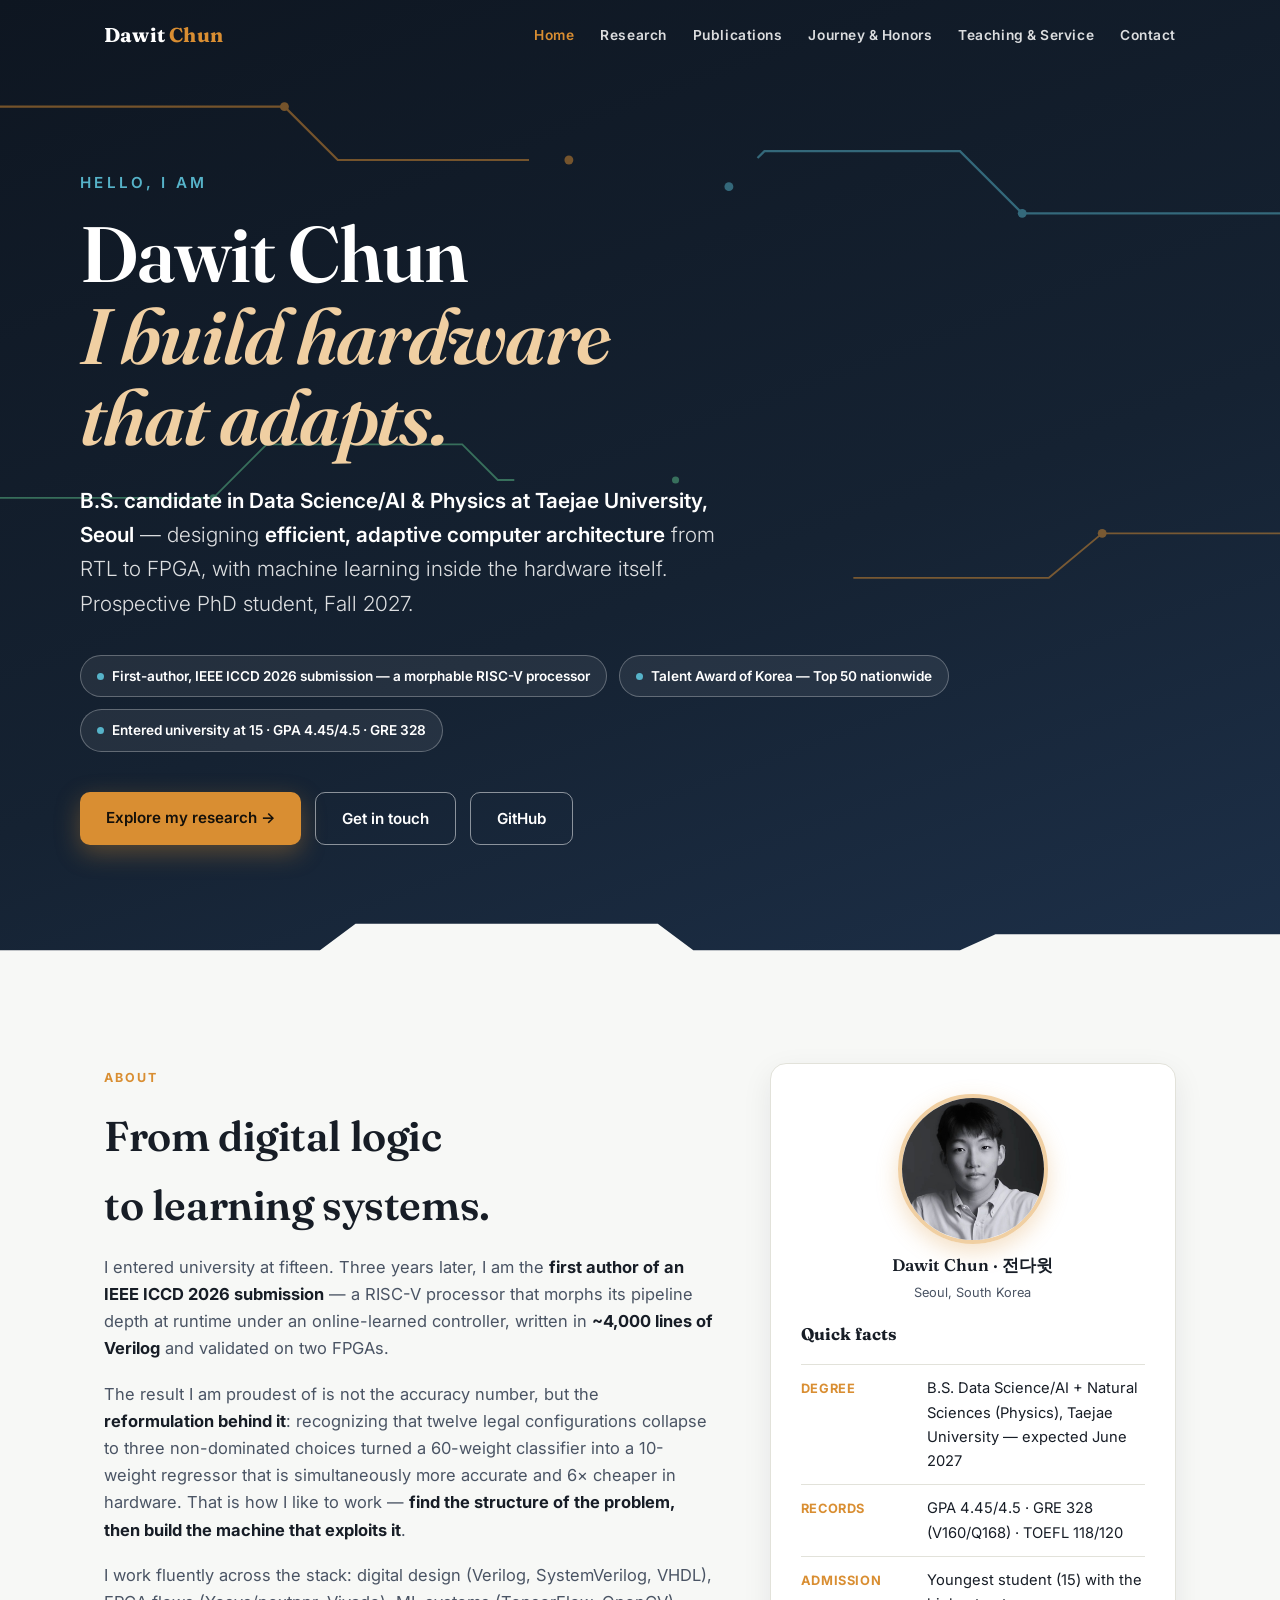
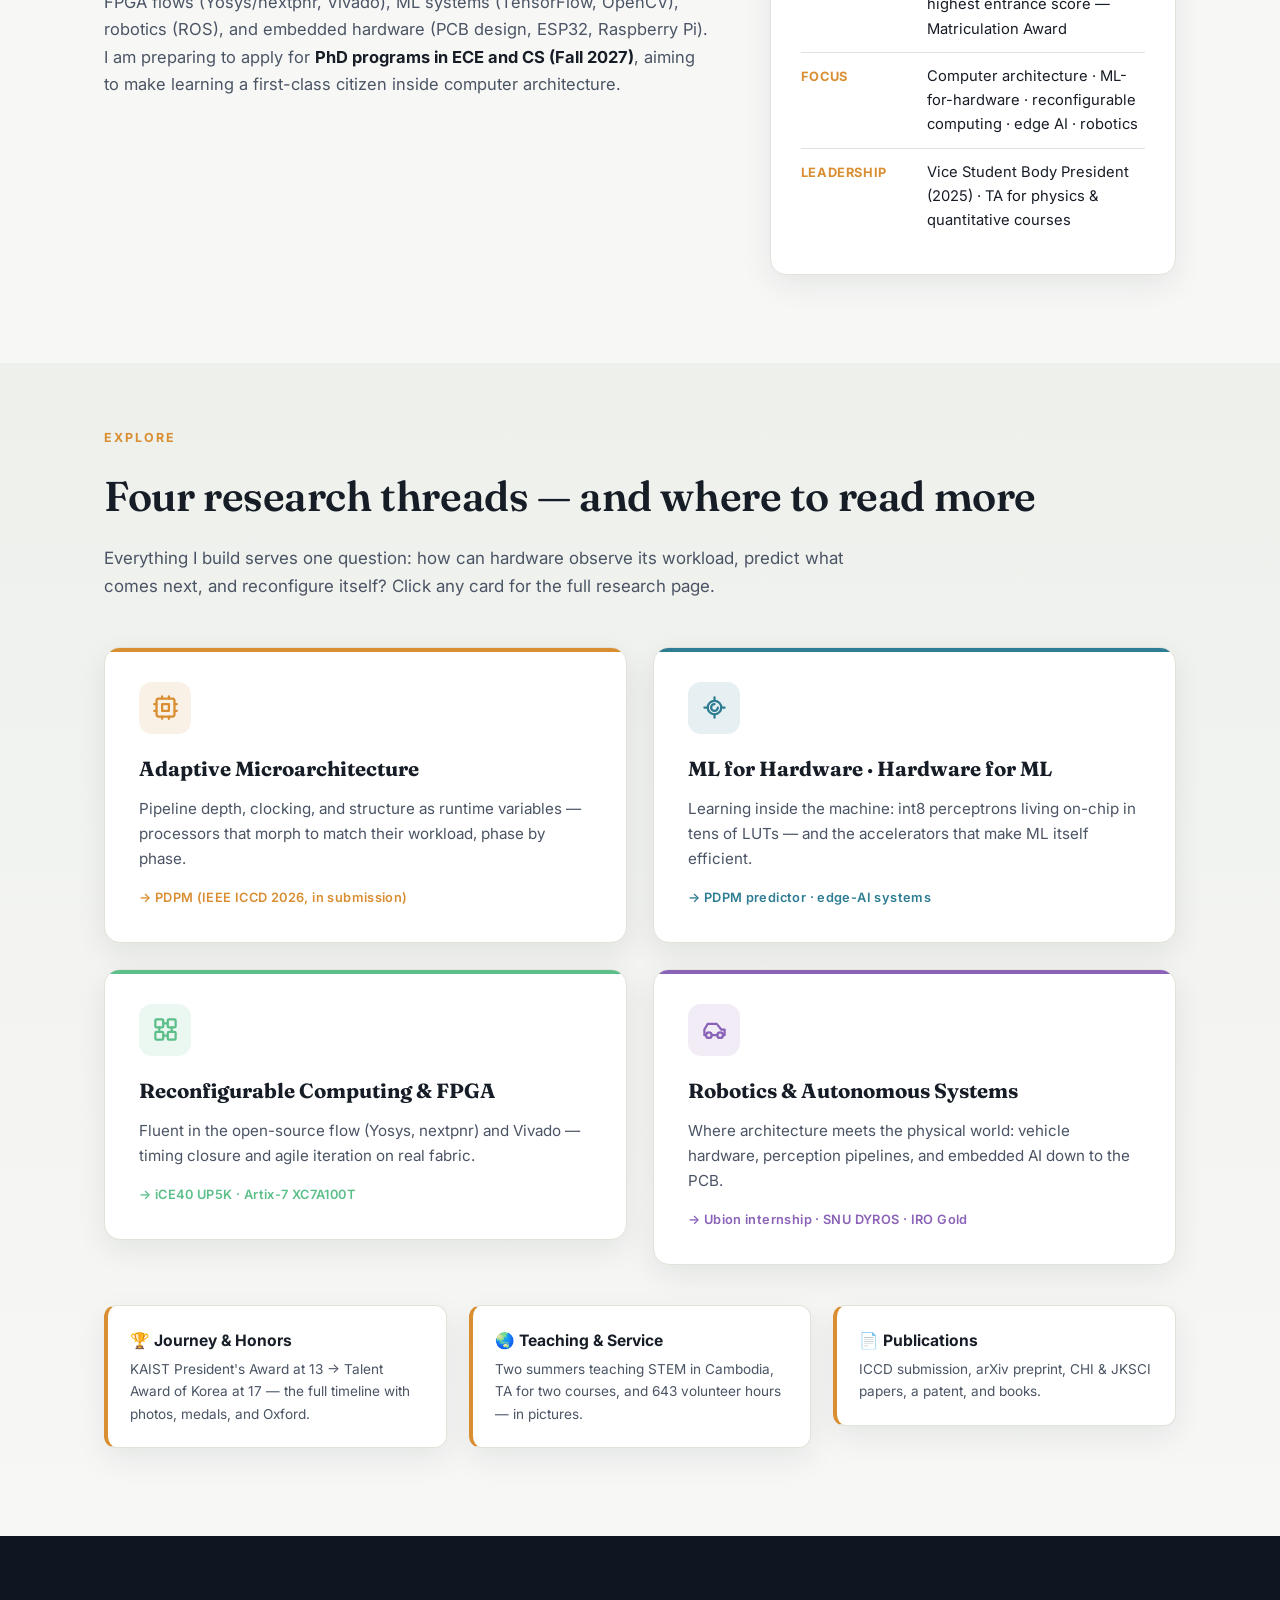
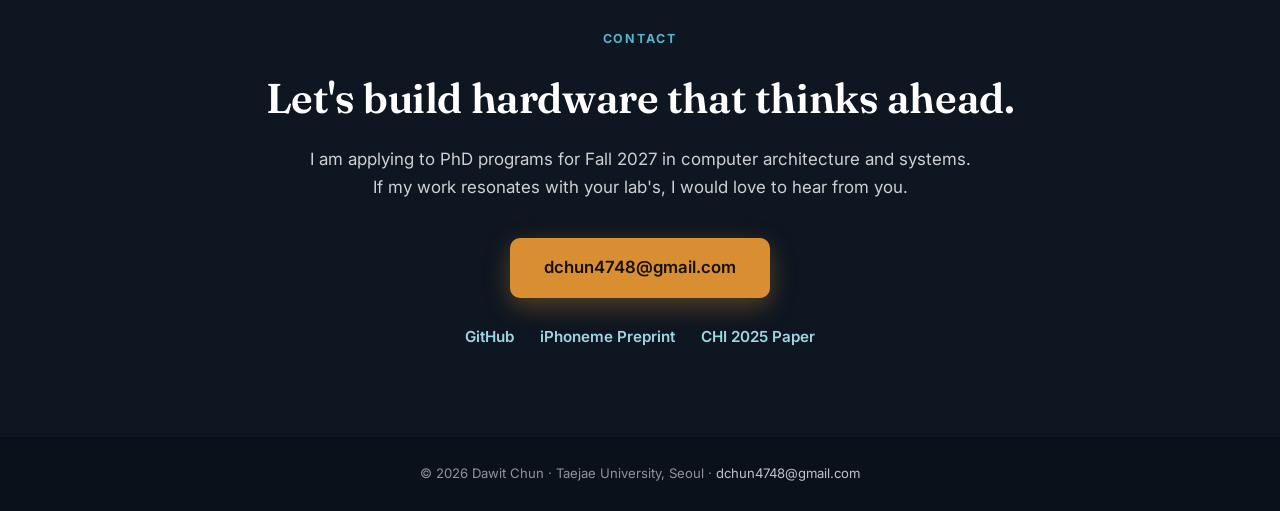
==== commit 9cff508e: "Multi-page redesign: menu nav, dedicated Teaching & Service page with photo galleries (TA, Cambodia," ====
--- a/index.html
+++ b/index.html
@@ -8,202 +8,26 @@
 <link rel="preconnect" href="https://fonts.googleapis.com">
 <link rel="preconnect" href="https://fonts.gstatic.com" crossorigin>
 <link href="https://fonts.googleapis.com/css2?family=Fraunces:opsz,wght@9..144,300;9..144,400;9..144,500;9..144,600;9..144,700&family=Inter:wght@300;400;500;600;700&display=swap" rel="stylesheet">
+<link rel="stylesheet" href="styles.css">
 <link rel="icon" href="data:image/svg+xml,<svg xmlns='http://www.w3.org/2000/svg' viewBox='0 0 100 100'><text y='0.9em' font-size='90'>⚙️</text></svg>">
-<style>
-:root{
-  --ink:#171d26; --ink-soft:#4a5464; --paper:#f7f8f6; --card:#ffffff;
-  --slate:#0e1621; --slate-2:#152232; --copper:#d98e32; --copper-soft:#f0cfa2;
-  --cyan:#56b3c9; --green:#5cbf8a; --line:#e2e2da;
-  --shadow:0 10px 30px rgba(14,22,33,.08); --shadow-lg:0 18px 50px rgba(14,22,33,.15);
-  --r:16px; --max:1120px;
-}
-*{margin:0;padding:0;box-sizing:border-box}
-html{scroll-behavior:smooth}
-body{font-family:'Inter',-apple-system,BlinkMacSystemFont,"Segoe UI",sans-serif;color:var(--ink);background:var(--paper);line-height:1.65;font-size:16.5px}
-h1,h2,h3,.serif{font-family:'Fraunces',Georgia,'Times New Roman',serif}
-a{color:#2e7d93;text-decoration:none}
-a:hover{text-decoration:underline}
-img{max-width:100%}
-.wrap{max-width:var(--max);margin:0 auto;padding:0 24px}
-section{padding:88px 0}
-.kicker{display:inline-block;font-size:.78rem;font-weight:700;letter-spacing:.16em;text-transform:uppercase;color:var(--copper);margin-bottom:14px}
-h2{font-size:clamp(1.9rem,3.4vw,2.6rem);font-weight:600;letter-spacing:-.01em;margin-bottom:14px}
-.lead{color:var(--ink-soft);max-width:760px;font-size:1.06rem}
-.reveal{opacity:0;transform:translateY(26px);transition:opacity .7s ease,transform .7s ease}
-.reveal.on{opacity:1;transform:none}
-@media (prefers-reduced-motion: reduce){.reveal{opacity:1;transform:none;transition:none} .trace{animation:none!important}}
-
-/* NAV */
-nav{position:fixed;top:0;left:0;right:0;z-index:50;transition:background .3s,box-shadow .3s;padding:18px 0}
-nav.scrolled{background:rgba(247,248,246,.92);backdrop-filter:blur(10px);box-shadow:0 1px 0 var(--line);padding:12px 0}
-nav .wrap{display:flex;align-items:center;justify-content:space-between}
-.logo{font-family:'Fraunces',serif;font-weight:700;font-size:1.25rem;color:#fff;letter-spacing:.01em;transition:color .3s}
-nav.scrolled .logo{color:var(--ink)}
-.logo b{color:var(--copper)}
-.navlinks{display:flex;gap:26px;list-style:none}
-.navlinks a{font-size:.86rem;font-weight:600;letter-spacing:.04em;color:rgba(255,255,255,.85);transition:color .3s}
-nav.scrolled .navlinks a{color:var(--ink-soft)}
-.navlinks a:hover{color:var(--copper);text-decoration:none}
-.menu-btn{display:none;background:none;border:0;cursor:pointer;width:34px;height:30px;position:relative}
-.menu-btn span{position:absolute;left:4px;right:4px;height:2.5px;border-radius:2px;background:#fff;transition:all .3s}
-nav.scrolled .menu-btn span{background:var(--ink)}
-.menu-btn span:nth-child(1){top:6px}.menu-btn span:nth-child(2){top:14px}.menu-btn span:nth-child(3){top:22px}
-@media(max-width:880px){
-  .menu-btn{display:block}
-  .navlinks{position:fixed;inset:0;background:var(--slate);flex-direction:column;align-items:center;justify-content:center;gap:34px;transform:translateY(-100%);visibility:hidden;opacity:0;transition:transform .35s ease,opacity .3s ease,visibility 0s .35s}
-  .navlinks.open{transform:none;visibility:visible;opacity:1;transition:transform .35s ease,opacity .3s ease,visibility 0s}
-  .navlinks a{font-size:1.15rem;color:#fff!important}
-}
-
-/* HERO */
-header{position:relative;background:linear-gradient(160deg,var(--slate) 0%,var(--slate-2) 58%,#1d3049 100%);color:#fff;overflow:hidden}
-.hero{position:relative;z-index:2;padding:170px 0 130px}
-.hero .hello{font-size:.95rem;font-weight:600;letter-spacing:.22em;text-transform:uppercase;color:var(--cyan);margin-bottom:18px}
-.hero h1{font-size:clamp(2.9rem,7vw,4.9rem);font-weight:600;line-height:1.04;letter-spacing:-.015em}
-.hero h1 em{font-style:italic;color:var(--copper-soft)}
-.hero .tag{margin-top:26px;font-size:clamp(1.05rem,2vw,1.3rem);max-width:660px;color:rgba(255,255,255,.86);font-weight:300}
-.hero .tag b{font-weight:600;color:#fff}
-.chips{display:flex;flex-wrap:wrap;gap:12px;margin-top:34px}
-.chip{display:inline-flex;align-items:center;gap:8px;font-size:.85rem;font-weight:600;padding:9px 16px;border:1px solid rgba(255,255,255,.28);border-radius:999px;background:rgba(255,255,255,.07)}
-.chip .dot{width:7px;height:7px;border-radius:50%;background:var(--cyan)}
-.cta{display:flex;flex-wrap:wrap;gap:14px;margin-top:40px}
-.btn{display:inline-block;padding:13px 26px;border-radius:10px;font-weight:600;font-size:.95rem;transition:transform .2s,box-shadow .2s}
-.btn:hover{text-decoration:none;transform:translateY(-2px)}
-.btn-primary{background:var(--copper);color:#14100a;box-shadow:0 8px 24px rgba(217,142,50,.35)}
-.btn-ghost{border:1.5px solid rgba(255,255,255,.5);color:#fff}
-.circuit{position:absolute;inset:0;z-index:1;pointer-events:none;opacity:.5}
-.trace{stroke-dasharray:640;stroke-dashoffset:640;animation:draw 6s ease forwards}
-.trace:nth-child(2){animation-delay:.7s}.trace:nth-child(3){animation-delay:1.3s}.trace:nth-child(4){animation-delay:1.9s}
-@keyframes draw{to{stroke-dashoffset:0}}
-.hero-bottom{position:absolute;left:0;right:0;bottom:-2px;z-index:1}
-
-/* ABOUT */
-.about-grid{display:grid;grid-template-columns:1.5fr 1fr;gap:56px;align-items:start}
-.about-text p{margin-bottom:18px;color:var(--ink-soft)}
-.about-text p b{color:var(--ink)}
-.factbox{background:var(--card);border:1px solid var(--line);border-radius:var(--r);box-shadow:var(--shadow);padding:30px}
-.factbox .me{width:150px;height:150px;border-radius:50%;object-fit:cover;display:block;margin:0 auto 8px;border:4px solid var(--copper-soft);box-shadow:0 8px 22px rgba(217,142,50,.28)}
-.factbox .me-name{text-align:center;font-family:'Fraunces',serif;font-weight:600;font-size:1.05rem;margin-bottom:2px}
-.factbox .me-sub{text-align:center;font-size:.8rem;color:var(--ink-soft);margin-bottom:18px}
-.factbox h3{font-size:1.05rem;margin-bottom:16px;color:var(--ink)}
-.fact{display:flex;gap:14px;padding:11px 0;border-top:1px solid var(--line);font-size:.92rem}
-.fact:first-of-type{border-top:0}
-.fact .k{min-width:112px;font-weight:700;color:var(--copper);font-size:.8rem;letter-spacing:.05em;text-transform:uppercase;padding-top:2px}
-@media(max-width:880px){.about-grid{grid-template-columns:1fr}}
-
-/* THEMES */
-#themes{background:linear-gradient(180deg,#eef0ec,var(--paper))}
-.themes-grid{display:grid;grid-template-columns:repeat(2,1fr);gap:26px;margin-top:46px}
-.theme{background:var(--card);border:1px solid var(--line);border-radius:var(--r);padding:34px;box-shadow:var(--shadow);transition:transform .25s,box-shadow .25s;position:relative;overflow:hidden}
-.theme:hover{transform:translateY(-5px);box-shadow:var(--shadow-lg)}
-.theme::before{content:"";position:absolute;top:0;left:0;right:0;height:4px;background:var(--tc,var(--copper))}
-.theme .ico{width:52px;height:52px;border-radius:13px;display:flex;align-items:center;justify-content:center;background:color-mix(in srgb,var(--tc,var(--copper)) 12%,white);margin-bottom:18px}
-.theme .ico svg{width:27px;height:27px;stroke:var(--tc,var(--copper))}
-.theme h3{font-size:1.28rem;margin-bottom:10px}
-.theme p{color:var(--ink-soft);font-size:.95rem}
-.theme .rel{margin-top:16px;font-size:.8rem;font-weight:600;color:var(--tc,var(--copper));letter-spacing:.03em}
-@media(max-width:760px){.themes-grid{grid-template-columns:1fr}}
-
-/* PROJECTS */
-.proj{display:grid;grid-template-columns:200px 1fr;gap:34px;padding:44px 0;border-top:1px solid var(--line)}
-.proj:first-of-type{border-top:0}
-.proj .meta .venue{display:inline-block;font-size:.72rem;font-weight:700;letter-spacing:.08em;text-transform:uppercase;color:#fff;background:var(--vc,#2e7d93);padding:6px 12px;border-radius:7px;margin-bottom:12px}
-.proj .meta .year{font-family:'Fraunces',serif;font-size:1.6rem;font-weight:600;color:var(--ink);display:block}
-.proj .meta .role{font-size:.82rem;color:var(--ink-soft);margin-top:4px}
-.proj h3{font-size:1.45rem;margin-bottom:6px}
-.proj h3 .award{font-size:.85rem;color:var(--copper);font-family:'Inter',sans-serif;font-weight:700;vertical-align:middle;margin-left:8px;white-space:nowrap}
-.proj .sub{font-style:italic;color:var(--ink-soft);font-size:.95rem;margin-bottom:14px}
-.proj p{color:var(--ink-soft);font-size:.97rem;margin-bottom:14px}
-.proj ul{list-style:none;margin-bottom:14px}
-.proj li{position:relative;padding-left:22px;margin-bottom:8px;color:var(--ink-soft);font-size:.93rem}
-.proj li::before{content:"—";position:absolute;left:0;color:var(--copper);font-weight:700}
-.tags{display:flex;flex-wrap:wrap;gap:8px}
-.tags span{font-size:.74rem;font-weight:600;color:#2e7d93;background:#e5eff2;border-radius:6px;padding:4px 10px}
-.doi{font-size:.85rem;font-weight:600}
-.pfig{margin:2px 0 18px;border-radius:12px;overflow:hidden;border:1px solid var(--line);box-shadow:var(--shadow);background:#fff}
-.pfig img,.pfig svg{display:block;width:100%;height:auto}
-.pfig figcaption{font-size:.78rem;color:var(--ink-soft);padding:9px 14px;background:#fcfcf9;border-top:1px solid var(--line)}
-@media(max-width:760px){.proj{grid-template-columns:1fr;gap:14px}}
-
-/* PUBS */
-#pubs{background:var(--slate);color:#fff}
-#pubs h2{color:#fff}
-#pubs .kicker{color:var(--cyan)}
-.pub{display:grid;grid-template-columns:54px 1fr;gap:20px;padding:22px 0;border-top:1px solid rgba(255,255,255,.14)}
-.pub:first-of-type{border-top:0;margin-top:34px}
-.pub .num{font-family:'Fraunces',serif;font-size:1.5rem;color:var(--copper-soft)}
-.pub .t{font-weight:600;font-size:1.02rem;margin-bottom:4px}
-.pub .a{font-size:.88rem;color:rgba(255,255,255,.75)}
-.pub .a b{color:#fff}
-.pub .v{font-size:.85rem;color:var(--cyan);margin-top:4px;font-weight:600}
-.pub a{color:#9fd6e4}
-.bookrow{margin-top:40px;padding-top:24px;border-top:1px solid rgba(255,255,255,.14);font-size:.9rem;color:rgba(255,255,255,.75)}
-.bookrow b{color:#fff}
-
-/* JOURNEY */
-.timeline{position:relative;margin-top:52px;padding-left:36px}
-.timeline::before{content:"";position:absolute;left:9px;top:6px;bottom:6px;width:2.5px;background:linear-gradient(var(--copper),var(--cyan))}
-.tl{position:relative;padding-bottom:38px}
-.tl:last-child{padding-bottom:0}
-.tl::before{content:"";position:absolute;left:-33px;top:6px;width:15px;height:15px;border-radius:50%;background:var(--paper);border:3.5px solid var(--copper)}
-.tl.alt::before{border-color:var(--cyan)}
-.tl .yr{font-family:'Fraunces',serif;font-weight:700;font-size:1.1rem;color:var(--copper)}
-.tl.alt .yr{color:#2e7d93}
-.tl h4{font-size:1.06rem;margin:3px 0 5px}
-.tl p{color:var(--ink-soft);font-size:.92rem;max-width:640px}
-.tlfig{margin-top:14px;max-width:340px;border-radius:12px;overflow:hidden;border:1px solid var(--line);box-shadow:var(--shadow)}
-.tlfig img{display:block;width:100%}
-.tlfig figcaption{font-size:.75rem;color:var(--ink-soft);padding:8px 12px;background:#fcfcf9;border-top:1px solid var(--line)}
-
-/* HONORS */
-#honors{background:linear-gradient(180deg,#eef0ec,var(--paper))}
-.honor-grid{display:grid;grid-template-columns:repeat(3,1fr);gap:22px;margin-top:46px}
-.honor{background:var(--card);border:1px solid var(--line);border-radius:var(--r);padding:26px;box-shadow:var(--shadow)}
-.honor .hy{font-size:.78rem;font-weight:700;color:var(--copper);letter-spacing:.06em}
-.honor h4{font-size:1.02rem;margin:6px 0 4px}
-.honor p{font-size:.85rem;color:var(--ink-soft)}
-@media(max-width:880px){.honor-grid{grid-template-columns:repeat(2,1fr)}}
-@media(max-width:600px){.honor-grid{grid-template-columns:1fr}}
-
-/* SERVICE */
-.svc-grid{display:grid;grid-template-columns:repeat(3,1fr);gap:26px;margin-top:46px}
-.svc{border-left:3px solid var(--copper);padding:4px 0 4px 22px}
-.svc h4{font-size:1.05rem;margin-bottom:6px}
-.svc p{font-size:.9rem;color:var(--ink-soft)}
-.svc .n{font-family:'Fraunces',serif;font-size:1.9rem;font-weight:600;color:var(--copper);display:block;margin-bottom:4px}
-@media(max-width:760px){.svc-grid{grid-template-columns:1fr}}
-
-/* CONTACT */
-#contact{background:var(--slate);color:#fff;text-align:center}
-#contact .kicker{color:var(--cyan)}
-#contact h2{color:#fff}
-#contact .lead{margin:0 auto 36px;color:rgba(255,255,255,.8)}
-#contact .btn-primary{font-size:1.05rem;padding:16px 34px}
-#contact .links{margin-top:26px;display:flex;gap:26px;justify-content:center;flex-wrap:wrap;font-size:.95rem}
-#contact .links a{color:#9fd6e4;font-weight:600}
-footer{background:#0a111b;color:rgba(255,255,255,.55);text-align:center;padding:26px 0;font-size:.82rem}
-footer a{color:rgba(255,255,255,.75)}
-</style>
 </head>
 <body>
 
 <nav id="nav">
   <div class="wrap">
-    <a class="logo" href="#top">Dawit <b>Chun</b></a>
+    <a class="logo" href="index.html">Dawit <b>Chun</b></a>
     <button class="menu-btn" id="menuBtn" aria-label="Menu"><span></span><span></span><span></span></button>
     <ul class="navlinks" id="navLinks">
-      <li><a href="#about">About</a></li>
-      <li><a href="#themes">Research</a></li>
-      <li><a href="#projects">Projects</a></li>
-      <li><a href="#pubs">Publications</a></li>
-      <li><a href="#journey">Journey</a></li>
-      <li><a href="#honors">Honors</a></li>
+      <li><a href="index.html" class="active">Home</a></li>
+      <li><a href="research.html">Research</a></li>
+      <li><a href="publications.html">Publications</a></li>
+      <li><a href="journey.html">Journey &amp; Honors</a></li>
+      <li><a href="service.html">Teaching &amp; Service</a></li>
       <li><a href="#contact">Contact</a></li>
     </ul>
   </div>
 </nav>
 
-<!-- HERO -->
 <header id="top">
   <svg class="circuit" viewBox="0 0 1440 700" preserveAspectRatio="xMidYMid slice" aria-hidden="true" fill="none">
     <path class="trace" d="M-20,120 H320 L380,180 H640" stroke="#d98e32" stroke-width="2.5"/>
@@ -224,9 +48,9 @@
       <span class="chip"><span class="dot"></span>Entered university at 15 · GPA 4.45/4.5 · GRE 328</span>
     </div>
     <div class="cta">
-      <a class="btn btn-primary" href="mailto:dchun4748@gmail.com">Get in touch</a>
+      <a class="btn btn-primary" href="research.html">Explore my research →</a>
+      <a class="btn btn-ghost" href="mailto:dchun4748@gmail.com">Get in touch</a>
       <a class="btn btn-ghost" href="https://github.com/da-dawit" target="_blank" rel="noopener">GitHub</a>
-      <a class="btn btn-ghost" href="#projects">See my work ↓</a>
     </div>
   </div>
   <svg class="hero-bottom" viewBox="0 0 1440 90" preserveAspectRatio="none" aria-hidden="true">
@@ -234,7 +58,6 @@
   </svg>
 </header>
 
-<!-- ABOUT -->
 <section id="about">
   <div class="wrap">
     <div class="about-grid">
@@ -260,348 +83,46 @@
   </div>
 </section>
 
-<!-- THEMES -->
-<section id="themes">
+<section id="themes" style="padding-top:60px">
   <div class="wrap">
-    <span class="kicker reveal">Research Themes</span>
-    <h2 class="reveal">Four threads, one machine</h2>
-    <p class="lead reveal">Everything I build serves one question: how can hardware observe its workload, predict what comes next, and reconfigure itself — efficiently enough to be worth it?</p>
+    <span class="kicker reveal">Explore</span>
+    <h2 class="reveal">Four research threads — and where to read more</h2>
+    <p class="lead reveal">Everything I build serves one question: how can hardware observe its workload, predict what comes next, and reconfigure itself? Click any card for the full research page.</p>
     <div class="themes-grid">
-      <div class="theme reveal" style="--tc:#d98e32">
+      <a class="cardlink" href="research.html#pdpm"><div class="theme reveal" style="--tc:#d98e32">
         <div class="ico"><svg viewBox="0 0 24 24" fill="none" stroke-width="2" stroke-linecap="round" stroke-linejoin="round"><rect x="4" y="4" width="16" height="16" rx="2"/><path d="M9 4v-2M15 4v-2M9 22v-2M15 22v-2M4 9h-2M4 15h-2M22 9h-2M22 15h-2"/><rect x="9" y="9" width="6" height="6"/></svg></div>
         <h3>Adaptive Microarchitecture</h3>
-        <p>Pipeline depth, clocking, and structure as runtime variables rather than design-time constants — processors that morph to match their workload, phase by phase.</p>
+        <p>Pipeline depth, clocking, and structure as runtime variables — processors that morph to match their workload, phase by phase.</p>
         <div class="rel">→ PDPM (IEEE ICCD 2026, in submission)</div>
-      </div>
-      <div class="theme reveal" style="--tc:#2e7d93">
+      </div></a>
+      <a class="cardlink" href="research.html#ml"><div class="theme reveal" style="--tc:#2e7d93">
         <div class="ico"><svg viewBox="0 0 24 24" fill="none" stroke-width="2" stroke-linecap="round" stroke-linejoin="round"><path d="M12 3v3M12 18v3M3 12h3M18 12h3"/><circle cx="12" cy="12" r="6"/><path d="M12 9a3 3 0 1 0 3 3"/></svg></div>
         <h3>ML for Hardware · Hardware for ML</h3>
-        <p>Learning inside the machine: int8 perceptrons living on-chip in tens of LUTs, steering microarchitectural decisions — and the accelerators that make ML itself efficient.</p>
+        <p>Learning inside the machine: int8 perceptrons living on-chip in tens of LUTs — and the accelerators that make ML itself efficient.</p>
         <div class="rel">→ PDPM predictor · edge-AI systems</div>
-      </div>
-      <div class="theme reveal" style="--tc:#5cbf8a">
+      </div></a>
+      <a class="cardlink" href="research.html#fpga"><div class="theme reveal" style="--tc:#5cbf8a">
         <div class="ico"><svg viewBox="0 0 24 24" fill="none" stroke-width="2" stroke-linecap="round" stroke-linejoin="round"><rect x="3" y="3" width="7" height="7" rx="1"/><rect x="14" y="3" width="7" height="7" rx="1"/><rect x="3" y="14" width="7" height="7" rx="1"/><rect x="14" y="14" width="7" height="7" rx="1"/><path d="M10 6.5h4M6.5 10v4M17.5 10v4M10 17.5h4"/></svg></div>
         <h3>Reconfigurable Computing &amp; FPGA</h3>
-        <p>Fluent in both the open-source flow (Yosys, nextpnr, icetime) and Vivado — timing closure, resource analysis, and agile iteration on real silicon fabric.</p>
+        <p>Fluent in the open-source flow (Yosys, nextpnr) and Vivado — timing closure and agile iteration on real fabric.</p>
         <div class="rel">→ iCE40 UP5K · Artix-7 XC7A100T</div>
-      </div>
-      <div class="theme reveal" style="--tc:#8a63b8">
+      </div></a>
+      <a class="cardlink" href="research.html#robotics"><div class="theme reveal" style="--tc:#8a63b8">
         <div class="ico"><svg viewBox="0 0 24 24" fill="none" stroke-width="2" stroke-linecap="round" stroke-linejoin="round"><circle cx="7" cy="17" r="2.5"/><circle cx="17" cy="17" r="2.5"/><path d="M4.5 17H3v-5l3-5h8l4 5h3v5h-1.5M9.5 17h5"/></svg></div>
         <h3>Robotics &amp; Autonomous Systems</h3>
-        <p>Where architecture meets the physical world: autonomous-vehicle hardware, perception pipelines, motion planning, and embedded AI platforms built down to the PCB.</p>
+        <p>Where architecture meets the physical world: vehicle hardware, perception pipelines, and embedded AI down to the PCB.</p>
         <div class="rel">→ Ubion internship · SNU DYROS · IRO Gold</div>
-      </div>
+      </div></a>
+    </div>
+
+    <div class="hl-strip">
+      <a class="cardlink" href="journey.html"><div class="hl reveal"><div class="t">🏆 Journey &amp; Honors</div><p>KAIST President's Award at 13 → Talent Award of Korea at 17 — the full timeline with photos, medals, and Oxford.</p></div></a>
+      <a class="cardlink" href="service.html"><div class="hl reveal"><div class="t">🌏 Teaching &amp; Service</div><p>Two summers teaching STEM in Cambodia, TA for two courses, and 643 volunteer hours — in pictures.</p></div></a>
+      <a class="cardlink" href="publications.html"><div class="hl reveal"><div class="t">📄 Publications</div><p>ICCD submission, arXiv preprint, CHI &amp; JKSCI papers, a patent, and books.</p></div></a>
     </div>
   </div>
 </section>
 
-<!-- PROJECTS -->
-<section id="projects">
-  <div class="wrap">
-    <span class="kicker reveal">Featured Projects</span>
-    <h2 class="reveal">Selected work, 2023 — 2026</h2>
-
-    <div class="proj reveal">
-      <div class="meta">
-        <span class="venue" style="--vc:#d98e32;color:#14100a">IEEE ICCD 2026</span>
-        <span class="year">2026</span>
-        <span class="role">First author · in submission</span>
-      </div>
-      <div>
-        <h3>PDPM — Perceptron-Driven Pipeline Morphing <span class="award">⚙️ flagship work</span></h3>
-        <p class="sub">A morphable RISC-V processor that reconfigures its pipeline depth at runtime, steered by an online-learned predictor</p>
-        <figure class="pfig">
-          <svg viewBox="0 0 1200 240" role="img" aria-label="Diagram of a pipeline morphing between seven, five, and three stages">
-            <rect width="1200" height="240" fill="#0e1621"/>
-            <g font-family="Inter,sans-serif" font-size="15" fill="#8fa3bb">
-              <text x="30" y="46">P7 · max clock 1.5×</text><text x="30" y="116">P5 · 1.3×</text><text x="30" y="186">P3 · 1.1×</text>
-            </g>
-            <g>
-              <rect x="210" y="26" width="90" height="30" rx="5" fill="#1d3049" stroke="#56b3c9" stroke-width="1.5"/><rect x="310" y="26" width="90" height="30" rx="5" fill="#1d3049" stroke="#56b3c9" stroke-width="1.5"/><rect x="410" y="26" width="90" height="30" rx="5" fill="#1d3049" stroke="#56b3c9" stroke-width="1.5"/><rect x="510" y="26" width="90" height="30" rx="5" fill="#1d3049" stroke="#56b3c9" stroke-width="1.5"/><rect x="610" y="26" width="90" height="30" rx="5" fill="#1d3049" stroke="#56b3c9" stroke-width="1.5"/><rect x="710" y="26" width="90" height="30" rx="5" fill="#1d3049" stroke="#56b3c9" stroke-width="1.5"/><rect x="810" y="26" width="90" height="30" rx="5" fill="#1d3049" stroke="#56b3c9" stroke-width="1.5"/>
-              <rect x="210" y="96" width="90" height="30" rx="5" fill="#1d3049" stroke="#5cbf8a" stroke-width="1.5"/><rect x="335" y="96" width="90" height="30" rx="5" fill="#1d3049" stroke="#5cbf8a" stroke-width="1.5"/><rect x="460" y="96" width="90" height="30" rx="5" fill="#1d3049" stroke="#5cbf8a" stroke-width="1.5"/><rect x="585" y="96" width="90" height="30" rx="5" fill="#1d3049" stroke="#5cbf8a" stroke-width="1.5"/><rect x="710" y="96" width="90" height="30" rx="5" fill="#1d3049" stroke="#5cbf8a" stroke-width="1.5"/>
-              <rect x="210" y="166" width="90" height="30" rx="5" fill="#1d3049" stroke="#d98e32" stroke-width="1.8"/><rect x="410" y="166" width="90" height="30" rx="5" fill="#1d3049" stroke="#d98e32" stroke-width="1.8"/><rect x="610" y="166" width="90" height="30" rx="5" fill="#1d3049" stroke="#d98e32" stroke-width="1.8"/>
-            </g>
-            <g stroke="#d98e32" stroke-width="2" fill="none" opacity=".7">
-              <path d="M950,41 C1010,41 1010,111 950,111" marker-end="none"/>
-              <path d="M950,111 C1010,111 1010,181 950,181"/>
-            </g>
-            <g font-family="Georgia,serif" font-style="italic" font-size="19" fill="#f0cfa2">
-              <text x="960" y="60">a 10-weight perceptron</text><text x="960" y="86">chooses the depth,</text><text x="960" y="112">every 200 instructions</text>
-            </g>
-            <text x="960" y="196" font-family="Inter,sans-serif" font-size="15" fill="#8fa3bb">94.28% accuracy · +0.107% overhead</text>
-          </svg>
-          <figcaption>The idea, drawn: one superset datapath, three pipeline depths. Bypass multiplexers morph the machine; an on-chip learned regressor picks the winning (depth, clock) point. (Original paper figures withheld during double-blind review.)</figcaption>
-        </figure>
-        <p>Pipeline depth is fixed at design time — but the optimal depth changes with the workload, and even between phases of one program. PDPM makes it a runtime variable.</p>
-        <ul>
-          <li>Morphable RV32IM superset datapath: 3/5/7-stage modes via bypass multiplexers, with mode-appropriate clock scaling — 12 valid (depth, clock) configurations</li>
-          <li>Key insight: dominated clock points collapse the decision to 3 choices, so a 2-output cycle-ratio regressor (10 int8 weights, ~40 LUTs) replaces a 12-class classifier — and wins on every metric</li>
-          <li>94.28% ± 2.48% configuration accuracy at +0.107% overhead across 301 benchmarks under nested 5-fold cross-validation; matches a per-phase oracle within +0.1% on six multi-phase workloads</li>
-          <li>~4,000 lines of Verilog, 15 modules; validated on Lattice iCE40 UP5K (Yosys/nextpnr) and Xilinx Artix-7 (Vivado); predictor adds &lt;1% logic</li>
-        </ul>
-        <div class="tags"><span>RISC-V</span><span>Verilog</span><span>Online Learning</span><span>FPGA</span><span>Microarchitecture</span></div>
-      </div>
-    </div>
-
-    <div class="proj reveal">
-      <div class="meta">
-        <span class="venue" style="--vc:#8a63b8">arXiv Preprint</span>
-        <span class="year">2026</span>
-        <span class="role">Equal-contribution first author</span>
-      </div>
-      <div>
-        <h3>iPhoneme — Brain-to-Text Communication for ALS</h3>
-        <p class="sub">A ConformerXL neural decoder translating brain activity into text (arXiv:2604.16441)</p>
-        <figure class="pfig">
-          <svg viewBox="0 0 1200 200" role="img" aria-label="Neural signals decoded into phonemes and text">
-            <rect width="1200" height="200" fill="#f3eff8"/>
-            <path d="M60,100 C80,60 95,140 115,100 C135,60 150,140 170,100 C190,64 205,136 225,100" fill="none" stroke="#8a63b8" stroke-width="3.5" stroke-linecap="round"/>
-            <path d="M270,100 h60 m24,0 h60" stroke="#8a63b8" stroke-width="2.5" stroke-dasharray="8 8"/>
-            <g font-family="Georgia,serif" font-size="24" fill="#5d4382">
-              <text x="480" y="82">/h/ /ɛ/ /l/ /oʊ/</text>
-            </g>
-            <path d="M700,74 h56 m0,0 l-12,-9 m12,9 l-12,9" stroke="#8a63b8" stroke-width="2.5" fill="none"/>
-            <text x="800" y="86" font-family="Georgia,serif" font-style="italic" font-size="30" fill="#171d26">&#8220;hello&#8221;</text>
-            <text x="480" y="150" font-family="Inter,sans-serif" font-size="16" fill="#4a5464">ConformerXL sequence decoding &#183; restoring speech for people with ALS</text>
-          </svg>
-          <figcaption>From neural activity to phonemes to words — my bridge between hardware-grade ML engineering and assistive communication.</figcaption>
-        </figure>
-        <ul>
-          <li>ConformerXL architecture for neural sequence decoding, applied to brain-to-text for people with ALS</li>
-          <li>Model architecture and decoding pipeline as equal-contribution first author (with Y. Cha, S.J. Park)</li>
-        </ul>
-        <p class="doi">arXiv: <a href="https://doi.org/10.48550/arXiv.2604.16441" target="_blank" rel="noopener">10.48550/arXiv.2604.16441</a></p>
-        <div class="tags"><span>BCI</span><span>Conformer</span><span>Sequence Decoding</span><span>Assistive Tech</span></div>
-      </div>
-    </div>
-
-    <div class="proj reveal">
-      <div class="meta">
-        <span class="venue" style="--vc:#2e7d93">Industry R&amp;D</span>
-        <span class="year">2024–25</span>
-        <span class="role">Research Intern, Ubion Corp.</span>
-      </div>
-      <div>
-        <h3>Autonomous-Vehicle Hardware &amp; the DeepCo Board</h3>
-        <p class="sub">Eight months of end-to-end hardware engineering — from PCB layout to a product demonstrated at COEX 2025</p>
-        <figure class="pfig">
-          <svg viewBox="0 0 1200 200" role="img" aria-label="Autonomous vehicle with sensor arcs beside a circuit board">
-            <rect width="1200" height="200" fill="#e9f2f0"/>
-            <g stroke="#171d26" stroke-width="3.5" fill="none" stroke-linejoin="round">
-              <path d="M120,138 L150,100 L260,100 L300,138 Z M100,138 H320"/>
-              <circle cx="160" cy="146" r="14"/><circle cx="270" cy="146" r="14"/>
-            </g>
-            <g stroke="#2e7d93" stroke-width="3" fill="none" stroke-linecap="round">
-              <path d="M330,96 C342,108 342,128 330,140"/><path d="M352,84 C372,104 372,132 352,152"/><path d="M374,72 C402,100 402,136 374,164"/>
-            </g>
-            <g transform="translate(560,40)">
-              <rect x="0" y="0" width="220" height="120" rx="10" fill="#10402e" opacity=".92"/>
-              <rect x="26" y="26" width="52" height="52" rx="6" fill="#0a2a1e" stroke="#5cbf8a" stroke-width="2"/>
-              <g stroke="#5cbf8a" stroke-width="2"><path d="M100,36 h60 M100,52 h84 M100,68 h48 M100,84 h72" fill="none"/></g>
-              <g fill="#d98e32"><circle cx="190" cy="30" r="4"/><circle cx="190" cy="50" r="4"/><circle cx="190" cy="70" r="4"/></g>
-            </g>
-            <text x="830" y="86" font-family="Georgia,serif" font-style="italic" font-size="21" fill="#2e7d93">vision &#183; servo control &#183; custom PCB</text>
-            <text x="830" y="120" font-family="Inter,sans-serif" font-size="15" fill="#4a5464">YOLO &#183; CNN regression &#183; ESP32 &#183; Pi 5</text>
-          </svg>
-          <figcaption>Two builds: a redesigned autonomous vehicle platform, and the DeepCo Board — an ESP32 AI-IoT education platform with on-board vision and audio.</figcaption>
-        </figure>
-        <ul>
-          <li>Redesigned autonomous-vehicle hardware end-to-end: PCB layout, servo-motor integration, chassis; migrated compute from Raspberry Pi 4 to Pi 5</li>
-          <li>Implemented YOLO and 2D-CNN regression perception (TensorFlow/OpenCV/MediaPipe) with variable-angle servo control</li>
-          <li>Designed the "DeepCo Board" — ESP32-based AI-IoT education platform with custom PCB and mobile-app deployment tools; demonstrated at COEX Education Fair 2025</li>
-        </ul>
-        <div class="tags"><span>PCB Design</span><span>Computer Vision</span><span>ESP32</span><span>Autonomous Driving</span></div>
-      </div>
-    </div>
-
-    <div class="proj reveal">
-      <div class="meta">
-        <span class="venue" style="--vc:#5cbf8a;color:#0a2a1e">Robotics</span>
-        <span class="year">2023–25</span>
-        <span class="role">SNU DYROS · IRO medalist</span>
-      </div>
-      <div>
-        <h3>Robotics &amp; Autonomous Driving</h3>
-        <p class="sub">From competition podiums to Seoul National University's robotics bootcamp</p>
-        <ul>
-          <li>Gold Medal (2025) &amp; Silver Medal (2024), International Robot Olympiad — Autonomous Driving; five IRO medals total, 2023–25</li>
-          <li>Selected into SNU's DYROS Robotics Bootcamp (Aug 2025): control algorithms, motion planning, ROS, inverse kinematics, actuator control</li>
-          <li>KAIST AI &amp; Data Science Masterclass (DICIA track, A+): advanced computer vision and reinforcement learning</li>
-        </ul>
-        <div class="tags"><span>ROS</span><span>Motion Planning</span><span>Inverse Kinematics</span><span>Reinforcement Learning</span></div>
-      </div>
-    </div>
-
-    <div class="proj reveal">
-      <div class="meta">
-        <span class="venue" style="--vc:#8a63b8">Applied Physics</span>
-        <span class="year">2025–26</span>
-        <span class="role">Coursework research</span>
-      </div>
-      <div>
-        <h3>Semiconductors, Thermodynamics &amp; Vision</h3>
-        <p class="sub">The physics grounding beneath the hardware</p>
-        <figure class="pfig">
-          <svg viewBox="0 0 1200 200" role="img" aria-label="Semiconductor band diagram with a controlled bandgap">
-            <rect width="1200" height="200" fill="#fdf6ec"/>
-            <g>
-              <rect x="90" y="36" width="300" height="34" rx="6" fill="#d98e32" opacity=".82"/>
-              <rect x="90" y="132" width="300" height="34" rx="6" fill="#2e7d93" opacity=".82"/>
-              <path d="M240,74 v54" stroke="#171d26" stroke-width="2.5" marker-start="none"/>
-              <path d="M240,74 l-7,12 h14 Z M240,128 l-7,-12 h14 Z" fill="#171d26"/>
-              <text x="258" y="107" font-family="Georgia,serif" font-style="italic" font-size="19" fill="#171d26">E&#8342;</text>
-            </g>
-            <g>
-              <rect x="520" y="36" width="140" height="130" rx="6" fill="#d98e32" opacity=".55"/>
-              <rect x="668" y="36" width="140" height="130" rx="6" fill="#2e7d93" opacity=".5"/>
-              <text x="524" y="26" font-family="Inter,sans-serif" font-size="14" fill="#4a5464">tandem junction — two gaps, one cell</text>
-            </g>
-            <text x="880" y="88" font-family="Georgia,serif" font-style="italic" font-size="20" fill="#b0652f">imperfections,</text>
-            <text x="880" y="116" font-family="Georgia,serif" font-style="italic" font-size="20" fill="#b0652f">used on purpose</text>
-          </svg>
-          <figcaption>Band-engineering studies: tandem bandgap design, and using material imperfections themselves as a bandgap control knob.</figcaption>
-        </figure>
-        <ul>
-          <li>Tandem-bandgap semiconductor design; using material imperfections as bandgap control</li>
-          <li>Thermodynamic optimization of the F-35 XA100 adaptive-cycle engine architecture</li>
-          <li>Computer vision: Generalized Hough Transform improvements; Engageli eye-tracker analysis</li>
-        </ul>
-        <div class="tags"><span>Semiconductor Physics</span><span>Thermodynamics</span><span>Computer Vision</span></div>
-      </div>
-    </div>
-
-    <div class="proj reveal">
-      <div class="meta">
-        <span class="venue" style="--vc:#b0652f">Published Systems</span>
-        <span class="year">2023–25</span>
-        <span class="role">Co-author · patent filed</span>
-      </div>
-      <div>
-        <h3>Shared Systems Work — CHI 2025 &amp; the Smart Disaster Window</h3>
-        <p class="sub">Award-winning systems built with my sister and collaborators</p>
-        <ul>
-          <li>Watch-Out (ACM CHI 2025 EA): co-first-author of the wearable Alzheimer's-assistance system — 🏆 1st Place, Student Design Competition, Yokohama</li>
-          <li>Smart IoT Security/Disaster Window (JKSCI 30(6) &amp; 30(4), 2025 — Excellence Paper Award): embedded control and the 5-second rapid-actuation mechanism; Korean patent application 10-2026-0029503</li>
-          <li>IoT Hydroelectric Shower Module (Korea Association for Science and Creativity, 2023)</li>
-        </ul>
-        <p class="doi">DOI: <a href="https://doi.org/10.1145/3706599.3720308" target="_blank" rel="noopener">10.1145/3706599.3720308</a> · <a href="https://doi.org/10.9708/jksci.2025.30.06.147" target="_blank" rel="noopener">10.9708/jksci.2025.30.06.147</a></p>
-        <div class="tags"><span>Embedded Control</span><span>Wearables</span><span>IoT</span><span>Patent</span></div>
-      </div>
-    </div>
-
-  </div>
-</section>
-
-<!-- PUBLICATIONS -->
-<section id="pubs">
-  <div class="wrap">
-    <span class="kicker reveal">Publications</span>
-    <h2 class="reveal">Papers, preprints &amp; patents</h2>
-    <div class="pub reveal">
-      <div class="num">01</div>
-      <div>
-        <div class="t">PDPM: A Morphable RISC-V Pipeline with Perceptron-Based Depth Prediction</div>
-        <div class="a"><b>Dawit Chun</b>, Minsu Jun</div>
-        <div class="v">IEEE International Conference on Computer Design (ICCD) 2026 — in submission</div>
-      </div>
-    </div>
-    <div class="pub reveal">
-      <div class="num">02</div>
-      <div>
-        <div class="t">iPhoneme: Brain-to-Text Communication for ALS Using ConformerXL Decoding</div>
-        <div class="a"><b>Dawit Chun</b>*, Yoonmin Cha*, Sung Jun Park (*equal contribution)</div>
-        <div class="v">arXiv:2604.16441, 2026 · <a href="https://doi.org/10.48550/arXiv.2604.16441" target="_blank" rel="noopener">doi:10.48550/arXiv.2604.16441</a></div>
-      </div>
-    </div>
-    <div class="pub reveal">
-      <div class="num">03</div>
-      <div>
-        <div class="t">Watch-Out: Real-Time Tracking and Assistance for Wandering Alzheimer's Patients</div>
-        <div class="a">Dahee Chun, <b>Dawit Chun</b>, Yoonmin Cha, Lina Jellibi, Sung Jun Park</div>
-        <div class="v">ACM CHI 2025 Extended Abstracts — 🏆 1st Place, Student Design Competition · <a href="https://doi.org/10.1145/3706599.3720308" target="_blank" rel="noopener">doi:10.1145/3706599.3720308</a></div>
-      </div>
-    </div>
-    <div class="pub reveal">
-      <div class="num">04</div>
-      <div>
-        <div class="t">AI-Driven Smart IoT Security Window Optimization System for Disaster Response</div>
-        <div class="a"><b>Dawit Chun</b>, Dahee Chun, Woohyeon Hwang</div>
-        <div class="v">JKSCI 30(6), 2025 · <a href="https://doi.org/10.9708/jksci.2025.30.06.147" target="_blank" rel="noopener">doi:10.9708/jksci.2025.30.06.147</a></div>
-      </div>
-    </div>
-    <div class="pub reveal">
-      <div class="num">05</div>
-      <div>
-        <div class="t">Smart Emergency Window System for Rapid Evacuation in Disasters</div>
-        <div class="a">Dahee Chun, <b>Dawit Chun</b>, Woohyeon Hwang</div>
-        <div class="v">JKSCI 30(4), 2025 — Excellence Paper Award · <a href="https://doi.org/10.9708/jksci.2025.30.04.093" target="_blank" rel="noopener">doi:10.9708/jksci.2025.30.04.093</a></div>
-      </div>
-    </div>
-    <div class="pub reveal">
-      <div class="num">06</div>
-      <div>
-        <div class="t">AI-Based Integrated Smart Security Window and Automatic Control System</div>
-        <div class="a"><b>Dawit Chun</b>, Dahee Chun, Woohyeon Hwang</div>
-        <div class="v">Korean Patent Application 10-2026-0029503, filed Feb 2026</div>
-      </div>
-    </div>
-    <div class="bookrow reveal">
-      <b>Books (co-author):</b> Youth Conversations on Sustainable Development (Office for Government Policy Coordination, 2025) · ChatGPT: Practical AI for the Classroom (2024, ISBN 9788970930084)
-    </div>
-  </div>
-</section>
-
-<!-- JOURNEY -->
-<section id="journey">
-  <div class="wrap">
-    <span class="kicker reveal">Journey</span>
-    <h2 class="reveal">From a president's award to a processor — in five years</h2>
-    <div class="timeline">
-      <div class="tl reveal"><span class="yr">2021</span><h4>KAIST President's Award, age 13</h4><p>Early recognition in Korea's gifted-education track — the start of taking hardware seriously.</p></div>
-      <div class="tl alt reveal"><span class="yr">2022</span><h4>National gold · first hackathon win · teaching abroad</h4><p>Gold Prize, KSME National Student Design &amp; Engineering Competition. 1st Place, Geumcheon Hackathon. First summer teaching Arduino and C to 30 Cambodian science teachers (KOICA).</p></div>
-      <div class="tl reveal"><span class="yr">2023</span><h4>University at 15</h4><p>Admitted to Taejae University's inaugural cohort — youngest student, top entrance score. Gold Prize at the Aramco World Coding Cup. Selected into KAIST's DICIA masterclass (A+). Visiting student in bioinformatics at UNIST.</p></div>
-      <div class="tl alt reveal"><span class="yr">2024</span><h4>Research gears engage</h4><p>Silver Medal, International Robot Olympiad Autonomous Driving. Excellence Paper Award, KSCI Winter Conference. Co-authored ChatGPT: Practical AI for the Classroom. Began the Ubion research internship (Dec).</p></div>
-      <div class="tl reveal"><span class="yr">2025</span><h4>The big year</h4><p>🏆 1st Place worldwide, ACM CHI Student Design Competition. Talent Award of Korea — top 50 nationwide, entire 200M KRW prize donated. Gold Medal, IRO Autonomous Driving. Oxford-Stanford-Taejae Fellowship (1st in the AI Policy Debate; presented to Korea's Deputy Prime Minister). SNU DYROS bootcamp. Vice Student Body President. DeepCo Board demonstrated at COEX.</p>
-        <figure class="tlfig"><img src="assets/chatham.jpg" alt="Dawit Chun at Chatham House, London, during the Oxford fellowship" loading="lazy"><figcaption>At Chatham House, London — Oxford-Stanford-Taejae Fellowship, 2025.</figcaption></figure>
-      </div>
-      <div class="tl alt reveal"><span class="yr">2026</span><h4>The processor ships</h4><p>PDPM submitted to IEEE ICCD 2026 (first author). iPhoneme brain-to-text preprint on arXiv. Patent application filed. TA for two courses. Preparing PhD applications for Fall 2027.</p></div>
-    </div>
-  </div>
-</section>
-
-<!-- HONORS -->
-<section id="honors">
-  <div class="wrap">
-    <span class="kicker reveal">Honors &amp; Awards</span>
-    <h2 class="reveal">Recognition along the way</h2>
-    <div class="honor-grid">
-      <div class="honor reveal"><div class="hy">2025 · NATIONAL</div><h4>🇰🇷 Talent Award of Korea — Top 50 Nationwide</h4><p>Ministry of Education (~0.0002% selection); 200M KRW prize donated in full to a scholarship foundation</p></div>
-      <div class="honor reveal"><div class="hy">2025 · INTERNATIONAL</div><h4>🏆 ACM CHI Student Design Competition — 1st Place</h4><p>World's premier HCI conference, Yokohama</p></div>
-      <div class="honor reveal"><div class="hy">2025 · INTERNATIONAL</div><h4>Oxford-Stanford-Taejae AI Policy Debate — 1st Place</h4><p>Prize donated to WWF; work presented to Korea's Deputy Prime Minister</p></div>
-      <div class="honor reveal"><div class="hy">2025 / 2024 · INTERNATIONAL</div><h4>International Robot Olympiad — Gold &amp; Silver</h4><p>Autonomous Driving; five IRO medals total 2023–25</p></div>
-      <div class="honor reveal"><div class="hy">2024 · NATIONAL</div><h4>KSCI Winter Conference — Excellence Paper Award</h4><p>Korea Society of Computer and Information</p></div>
-      <div class="honor reveal"><div class="hy">2023 · INTERNATIONAL</div><h4>Aramco World Coding Cup — Gold · Hackathon 2nd</h4><p>International programming competition</p></div>
-      <div class="honor reveal"><div class="hy">2022 · NATIONAL</div><h4>KSME National Student Design — Gold Prize</h4><p>Korean Society of Mechanical Engineers (Bronze, 2023)</p></div>
-      <div class="honor reveal"><div class="hy">2022 · REGIONAL</div><h4>Geumcheon Hackathon — 1st Place</h4><p>First hackathon victory, age 14</p></div>
-      <div class="honor reveal"><div class="hy">2021 · NATIONAL</div><h4>KAIST President's Award</h4><p>Gifted-education recognition, age 13</p></div>
-    </div>
-  </div>
-</section>
-
-<!-- SERVICE -->
-<section id="service">
-  <div class="wrap">
-    <span class="kicker reveal">Teaching &amp; Service</span>
-    <h2 class="reveal">Passing it on</h2>
-    <div class="svc-grid">
-      <div class="svc reveal"><span class="n">2</span><h4>Courses as Teaching Assistant</h4><p>NS200 Physics in Modern Society &amp; XD221 Quantitative Thinking (Fall 2025, Spring 2026) — weekly sessions, problem sets, and beyond-curriculum lectures connecting AI and electronics to math and physics.</p></div>
-      <div class="svc reveal"><span class="n">192h</span><h4>STEM Instructor, Cambodia</h4><p>Two summers in Phnom Penh (KOICA / Korea Productivity Center) teaching Arduino, 3D modeling, and C programming to 30 high-school science teachers.</p></div>
-      <div class="svc reveal"><span class="n">643h</span><h4>Total Volunteer Hours</h4><p>Translation services (145 h) · weekly meal delivery to elderly residents (195 h) · amphibian conservation (69 h) · science classroom support (42 h) · Cambodia teaching (192 h).</p></div>
-    </div>
-  </div>
-</section>
-
-<!-- CONTACT -->
 <section id="contact">
   <div class="wrap">
     <span class="kicker reveal">Contact</span>
@@ -620,15 +141,6 @@
   <div class="wrap">© 2026 Dawit Chun · Taejae University, Seoul · <a href="mailto:dchun4748@gmail.com">dchun4748@gmail.com</a></div>
 </footer>
 
-<script>
-const nav=document.getElementById('nav');
-addEventListener('scroll',()=>nav.classList.toggle('scrolled',scrollY>40),{passive:true});
-nav.classList.toggle('scrolled',scrollY>40);
-const btn=document.getElementById('menuBtn'),links=document.getElementById('navLinks');
-btn.addEventListener('click',()=>links.classList.toggle('open'));
-links.querySelectorAll('a').forEach(a=>a.addEventListener('click',()=>links.classList.remove('open')));
-const io=new IntersectionObserver(es=>es.forEach(e=>{if(e.isIntersecting){e.target.classList.add('on');io.unobserve(e.target)}}),{threshold:.12});
-document.querySelectorAll('.reveal').forEach(el=>io.observe(el));
-</script>
+<script src="site.js"></script>
 </body>
 </html>
--- a/styles.css
+++ b/styles.css
@@ -0,0 +1,208 @@
+:root{
+  --ink:#171d26; --ink-soft:#4a5464; --paper:#f7f8f6; --card:#ffffff;
+  --slate:#0e1621; --slate-2:#152232; --copper:#d98e32; --copper-soft:#f0cfa2;
+  --cyan:#56b3c9; --green:#5cbf8a; --line:#e2e2da;
+  --shadow:0 10px 30px rgba(14,22,33,.08); --shadow-lg:0 18px 50px rgba(14,22,33,.15);
+  --r:16px; --max:1120px;
+}
+*{margin:0;padding:0;box-sizing:border-box}
+html{scroll-behavior:smooth}
+body{font-family:'Inter',-apple-system,BlinkMacSystemFont,"Segoe UI",sans-serif;color:var(--ink);background:var(--paper);line-height:1.65;font-size:16.5px}
+h1,h2,h3,.serif{font-family:'Fraunces',Georgia,'Times New Roman',serif}
+a{color:#2e7d93;text-decoration:none}
+a:hover{text-decoration:underline}
+img{max-width:100%}
+.wrap{max-width:var(--max);margin:0 auto;padding:0 24px}
+section{padding:88px 0}
+.kicker{display:inline-block;font-size:.78rem;font-weight:700;letter-spacing:.16em;text-transform:uppercase;color:var(--copper);margin-bottom:14px}
+h2{font-size:clamp(1.9rem,3.4vw,2.6rem);font-weight:600;letter-spacing:-.01em;margin-bottom:14px}
+.lead{color:var(--ink-soft);max-width:760px;font-size:1.06rem}
+.reveal{opacity:0;transform:translateY(26px);transition:opacity .7s ease,transform .7s ease}
+.reveal.on{opacity:1;transform:none}
+@media (prefers-reduced-motion: reduce){.reveal{opacity:1;transform:none;transition:none} .trace{animation:none!important}}
+
+/* NAV */
+nav{position:fixed;top:0;left:0;right:0;z-index:50;transition:background .3s,box-shadow .3s;padding:18px 0}
+nav.scrolled{background:rgba(247,248,246,.92);backdrop-filter:blur(10px);box-shadow:0 1px 0 var(--line);padding:12px 0}
+nav .wrap{display:flex;align-items:center;justify-content:space-between}
+.logo{font-family:'Fraunces',serif;font-weight:700;font-size:1.25rem;color:#fff;letter-spacing:.01em;transition:color .3s}
+nav.scrolled .logo{color:var(--ink)}
+.logo b{color:var(--copper)}
+.navlinks{display:flex;gap:26px;list-style:none}
+.navlinks a{font-size:.86rem;font-weight:600;letter-spacing:.04em;color:rgba(255,255,255,.85);transition:color .3s}
+nav.scrolled .navlinks a{color:var(--ink-soft)}
+.navlinks a:hover{color:var(--copper);text-decoration:none}
+.menu-btn{display:none;background:none;border:0;cursor:pointer;width:34px;height:30px;position:relative}
+.menu-btn span{position:absolute;left:4px;right:4px;height:2.5px;border-radius:2px;background:#fff;transition:all .3s}
+nav.scrolled .menu-btn span{background:var(--ink)}
+.menu-btn span:nth-child(1){top:6px}.menu-btn span:nth-child(2){top:14px}.menu-btn span:nth-child(3){top:22px}
+@media(max-width:880px){
+  .menu-btn{display:block}
+  .navlinks{position:fixed;inset:0;background:var(--slate);flex-direction:column;align-items:center;justify-content:center;gap:34px;transform:translateY(-100%);visibility:hidden;opacity:0;transition:transform .35s ease,opacity .3s ease,visibility 0s .35s}
+  .navlinks.open{transform:none;visibility:visible;opacity:1;transition:transform .35s ease,opacity .3s ease,visibility 0s}
+  .navlinks a{font-size:1.15rem;color:#fff!important}
+}
+
+/* HERO */
+header{position:relative;background:linear-gradient(160deg,var(--slate) 0%,var(--slate-2) 58%,#1d3049 100%);color:#fff;overflow:hidden}
+.hero{position:relative;z-index:2;padding:170px 0 130px}
+.hero .hello{font-size:.95rem;font-weight:600;letter-spacing:.22em;text-transform:uppercase;color:var(--cyan);margin-bottom:18px}
+.hero h1{font-size:clamp(2.9rem,7vw,4.9rem);font-weight:600;line-height:1.04;letter-spacing:-.015em}
+.hero h1 em{font-style:italic;color:var(--copper-soft)}
+.hero .tag{margin-top:26px;font-size:clamp(1.05rem,2vw,1.3rem);max-width:660px;color:rgba(255,255,255,.86);font-weight:300}
+.hero .tag b{font-weight:600;color:#fff}
+.chips{display:flex;flex-wrap:wrap;gap:12px;margin-top:34px}
+.chip{display:inline-flex;align-items:center;gap:8px;font-size:.85rem;font-weight:600;padding:9px 16px;border:1px solid rgba(255,255,255,.28);border-radius:999px;background:rgba(255,255,255,.07)}
+.chip .dot{width:7px;height:7px;border-radius:50%;background:var(--cyan)}
+.cta{display:flex;flex-wrap:wrap;gap:14px;margin-top:40px}
+.btn{display:inline-block;padding:13px 26px;border-radius:10px;font-weight:600;font-size:.95rem;transition:transform .2s,box-shadow .2s}
+.btn:hover{text-decoration:none;transform:translateY(-2px)}
+.btn-primary{background:var(--copper);color:#14100a;box-shadow:0 8px 24px rgba(217,142,50,.35)}
+.btn-ghost{border:1.5px solid rgba(255,255,255,.5);color:#fff}
+.circuit{position:absolute;inset:0;z-index:1;pointer-events:none;opacity:.5}
+.trace{stroke-dasharray:640;stroke-dashoffset:640;animation:draw 6s ease forwards}
+.trace:nth-child(2){animation-delay:.7s}.trace:nth-child(3){animation-delay:1.3s}.trace:nth-child(4){animation-delay:1.9s}
+@keyframes draw{to{stroke-dashoffset:0}}
+.hero-bottom{position:absolute;left:0;right:0;bottom:-2px;z-index:1}
+
+/* ABOUT */
+.about-grid{display:grid;grid-template-columns:1.5fr 1fr;gap:56px;align-items:start}
+.about-text p{margin-bottom:18px;color:var(--ink-soft)}
+.about-text p b{color:var(--ink)}
+.factbox{background:var(--card);border:1px solid var(--line);border-radius:var(--r);box-shadow:var(--shadow);padding:30px}
+.factbox .me{width:150px;height:150px;border-radius:50%;object-fit:cover;display:block;margin:0 auto 8px;border:4px solid var(--copper-soft);box-shadow:0 8px 22px rgba(217,142,50,.28)}
+.factbox .me-name{text-align:center;font-family:'Fraunces',serif;font-weight:600;font-size:1.05rem;margin-bottom:2px}
+.factbox .me-sub{text-align:center;font-size:.8rem;color:var(--ink-soft);margin-bottom:18px}
+.factbox h3{font-size:1.05rem;margin-bottom:16px;color:var(--ink)}
+.fact{display:flex;gap:14px;padding:11px 0;border-top:1px solid var(--line);font-size:.92rem}
+.fact:first-of-type{border-top:0}
+.fact .k{min-width:112px;font-weight:700;color:var(--copper);font-size:.8rem;letter-spacing:.05em;text-transform:uppercase;padding-top:2px}
+@media(max-width:880px){.about-grid{grid-template-columns:1fr}}
+
+/* THEMES */
+#themes{background:linear-gradient(180deg,#eef0ec,var(--paper))}
+.themes-grid{display:grid;grid-template-columns:repeat(2,1fr);gap:26px;margin-top:46px}
+.theme{background:var(--card);border:1px solid var(--line);border-radius:var(--r);padding:34px;box-shadow:var(--shadow);transition:transform .25s,box-shadow .25s;position:relative;overflow:hidden}
+.theme:hover{transform:translateY(-5px);box-shadow:var(--shadow-lg)}
+.theme::before{content:"";position:absolute;top:0;left:0;right:0;height:4px;background:var(--tc,var(--copper))}
+.theme .ico{width:52px;height:52px;border-radius:13px;display:flex;align-items:center;justify-content:center;background:color-mix(in srgb,var(--tc,var(--copper)) 12%,white);margin-bottom:18px}
+.theme .ico svg{width:27px;height:27px;stroke:var(--tc,var(--copper))}
+.theme h3{font-size:1.28rem;margin-bottom:10px}
+.theme p{color:var(--ink-soft);font-size:.95rem}
+.theme .rel{margin-top:16px;font-size:.8rem;font-weight:600;color:var(--tc,var(--copper));letter-spacing:.03em}
+@media(max-width:760px){.themes-grid{grid-template-columns:1fr}}
+
+/* PROJECTS */
+.proj{display:grid;grid-template-columns:200px 1fr;gap:34px;padding:44px 0;border-top:1px solid var(--line)}
+.proj:first-of-type{border-top:0}
+.proj .meta .venue{display:inline-block;font-size:.72rem;font-weight:700;letter-spacing:.08em;text-transform:uppercase;color:#fff;background:var(--vc,#2e7d93);padding:6px 12px;border-radius:7px;margin-bottom:12px}
+.proj .meta .year{font-family:'Fraunces',serif;font-size:1.6rem;font-weight:600;color:var(--ink);display:block}
+.proj .meta .role{font-size:.82rem;color:var(--ink-soft);margin-top:4px}
+.proj h3{font-size:1.45rem;margin-bottom:6px}
+.proj h3 .award{font-size:.85rem;color:var(--copper);font-family:'Inter',sans-serif;font-weight:700;vertical-align:middle;margin-left:8px;white-space:nowrap}
+.proj .sub{font-style:italic;color:var(--ink-soft);font-size:.95rem;margin-bottom:14px}
+.proj p{color:var(--ink-soft);font-size:.97rem;margin-bottom:14px}
+.proj ul{list-style:none;margin-bottom:14px}
+.proj li{position:relative;padding-left:22px;margin-bottom:8px;color:var(--ink-soft);font-size:.93rem}
+.proj li::before{content:"—";position:absolute;left:0;color:var(--copper);font-weight:700}
+.tags{display:flex;flex-wrap:wrap;gap:8px}
+.tags span{font-size:.74rem;font-weight:600;color:#2e7d93;background:#e5eff2;border-radius:6px;padding:4px 10px}
+.doi{font-size:.85rem;font-weight:600}
+.pfig{margin:2px 0 18px;border-radius:12px;overflow:hidden;border:1px solid var(--line);box-shadow:var(--shadow);background:#fff}
+.pfig img,.pfig svg{display:block;width:100%;height:auto}
+.pfig figcaption{font-size:.78rem;color:var(--ink-soft);padding:9px 14px;background:#fcfcf9;border-top:1px solid var(--line)}
+@media(max-width:760px){.proj{grid-template-columns:1fr;gap:14px}}
+
+/* PUBS */
+#pubs{background:var(--slate);color:#fff}
+#pubs h2{color:#fff}
+#pubs .kicker{color:var(--cyan)}
+.pub{display:grid;grid-template-columns:54px 1fr;gap:20px;padding:22px 0;border-top:1px solid rgba(255,255,255,.14)}
+.pub:first-of-type{border-top:0;margin-top:34px}
+.pub .num{font-family:'Fraunces',serif;font-size:1.5rem;color:var(--copper-soft)}
+.pub .t{font-weight:600;font-size:1.02rem;margin-bottom:4px}
+.pub .a{font-size:.88rem;color:rgba(255,255,255,.75)}
+.pub .a b{color:#fff}
+.pub .v{font-size:.85rem;color:var(--cyan);margin-top:4px;font-weight:600}
+.pub a{color:#9fd6e4}
+.bookrow{margin-top:40px;padding-top:24px;border-top:1px solid rgba(255,255,255,.14);font-size:.9rem;color:rgba(255,255,255,.75)}
+.bookrow b{color:#fff}
+
+/* JOURNEY */
+.timeline{position:relative;margin-top:52px;padding-left:36px}
+.timeline::before{content:"";position:absolute;left:9px;top:6px;bottom:6px;width:2.5px;background:linear-gradient(var(--copper),var(--cyan))}
+.tl{position:relative;padding-bottom:38px}
+.tl:last-child{padding-bottom:0}
+.tl::before{content:"";position:absolute;left:-33px;top:6px;width:15px;height:15px;border-radius:50%;background:var(--paper);border:3.5px solid var(--copper)}
+.tl.alt::before{border-color:var(--cyan)}
+.tl .yr{font-family:'Fraunces',serif;font-weight:700;font-size:1.1rem;color:var(--copper)}
+.tl.alt .yr{color:#2e7d93}
+.tl h4{font-size:1.06rem;margin:3px 0 5px}
+.tl p{color:var(--ink-soft);font-size:.92rem;max-width:640px}
+.tlfig{margin-top:14px;max-width:340px;border-radius:12px;overflow:hidden;border:1px solid var(--line);box-shadow:var(--shadow)}
+.tlfig img{display:block;width:100%}
+.tlfig figcaption{font-size:.75rem;color:var(--ink-soft);padding:8px 12px;background:#fcfcf9;border-top:1px solid var(--line)}
+
+/* HONORS */
+#honors{background:linear-gradient(180deg,#eef0ec,var(--paper))}
+.honor-grid{display:grid;grid-template-columns:repeat(3,1fr);gap:22px;margin-top:46px}
+.honor{background:var(--card);border:1px solid var(--line);border-radius:var(--r);padding:26px;box-shadow:var(--shadow)}
+.honor .hy{font-size:.78rem;font-weight:700;color:var(--copper);letter-spacing:.06em}
+.honor h4{font-size:1.02rem;margin:6px 0 4px}
+.honor p{font-size:.85rem;color:var(--ink-soft)}
+@media(max-width:880px){.honor-grid{grid-template-columns:repeat(2,1fr)}}
+@media(max-width:600px){.honor-grid{grid-template-columns:1fr}}
+
+/* SERVICE */
+.svc-grid{display:grid;grid-template-columns:repeat(3,1fr);gap:26px;margin-top:46px}
+.svc{border-left:3px solid var(--copper);padding:4px 0 4px 22px}
+.svc h4{font-size:1.05rem;margin-bottom:6px}
+.svc p{font-size:.9rem;color:var(--ink-soft)}
+.svc .n{font-family:'Fraunces',serif;font-size:1.9rem;font-weight:600;color:var(--copper);display:block;margin-bottom:4px}
+@media(max-width:760px){.svc-grid{grid-template-columns:1fr}}
+
+/* CONTACT */
+#contact{background:var(--slate);color:#fff;text-align:center}
+#contact .kicker{color:var(--cyan)}
+#contact h2{color:#fff}
+#contact .lead{margin:0 auto 36px;color:rgba(255,255,255,.8)}
+#contact .btn-primary{font-size:1.05rem;padding:16px 34px}
+#contact .links{margin-top:26px;display:flex;gap:26px;justify-content:center;flex-wrap:wrap;font-size:.95rem}
+#contact .links a{color:#9fd6e4;font-weight:600}
+footer{background:#0a111b;color:rgba(255,255,255,.55);text-align:center;padding:26px 0;font-size:.82rem}
+footer a{color:rgba(255,255,255,.75)}
+
+/* ---------- MULTI-PAGE ADDITIONS ---------- */
+.navlinks a.active{color:var(--copper)!important}
+.page-hero{background:linear-gradient(160deg,var(--slate) 0%,var(--slate-2) 70%,#1d3049 100%);color:#fff;padding:150px 0 64px;position:relative;overflow:hidden}
+.page-hero .kicker{color:var(--cyan)}
+.page-hero h1{font-size:clamp(2.2rem,4.5vw,3.3rem);font-weight:600;letter-spacing:-.01em}
+.page-hero p{margin-top:14px;max-width:680px;color:rgba(255,255,255,.82);font-size:1.05rem}
+.gallery{display:grid;grid-template-columns:repeat(3,1fr);gap:16px;margin-top:34px}
+.gallery.two{grid-template-columns:repeat(2,1fr)}
+.gallery figure{background:var(--card);border:1px solid var(--line);border-radius:12px;overflow:hidden;box-shadow:var(--shadow)}
+.gallery img{width:100%;height:225px;object-fit:cover;display:block}
+.gallery figcaption{font-size:.78rem;color:var(--ink-soft);padding:9px 13px;line-height:1.5}
+@media(max-width:880px){.gallery{grid-template-columns:repeat(2,1fr)}}
+@media(max-width:600px){.gallery{grid-template-columns:1fr}.gallery img{height:auto}}
+.act{padding:56px 0;border-top:1px solid var(--line)}
+.act:first-of-type{border-top:0}
+.act .venue-line{font-size:.85rem;font-weight:700;color:var(--copper);letter-spacing:.06em;text-transform:uppercase;margin-bottom:8px}
+.act h3{font-size:1.5rem;margin-bottom:12px}
+.act .body{color:var(--ink-soft);max-width:820px}
+.act .body p{margin-bottom:14px}
+.act ul{list-style:none;margin:6px 0 10px}
+.act li{position:relative;padding-left:22px;margin-bottom:8px;color:var(--ink-soft);font-size:.95rem}
+.act li::before{content:"—";position:absolute;left:0;color:var(--copper);font-weight:700}
+.statband{display:grid;grid-template-columns:repeat(4,1fr);gap:18px;margin:40px 0 8px}
+.statband .st{background:var(--card);border:1px solid var(--line);border-radius:12px;padding:20px 22px;box-shadow:var(--shadow);text-align:center}
+.statband .n{font-family:'Fraunces',serif;font-size:2rem;font-weight:600;color:var(--copper);display:block}
+.statband .l{font-size:.82rem;color:var(--ink-soft)}
+@media(max-width:760px){.statband{grid-template-columns:repeat(2,1fr)}}
+.cardlink{display:block;color:inherit}
+.cardlink:hover{text-decoration:none}
+.hl-strip{display:grid;grid-template-columns:repeat(3,1fr);gap:22px;margin-top:40px}
+.hl{background:var(--card);border:1px solid var(--line);border-left:4px solid var(--copper);border-radius:12px;padding:22px;box-shadow:var(--shadow)}
+.hl .t{font-weight:700;font-size:.98rem;margin-bottom:4px}
+.hl p{font-size:.85rem;color:var(--ink-soft)}
+@media(max-width:760px){.hl-strip{grid-template-columns:1fr}}
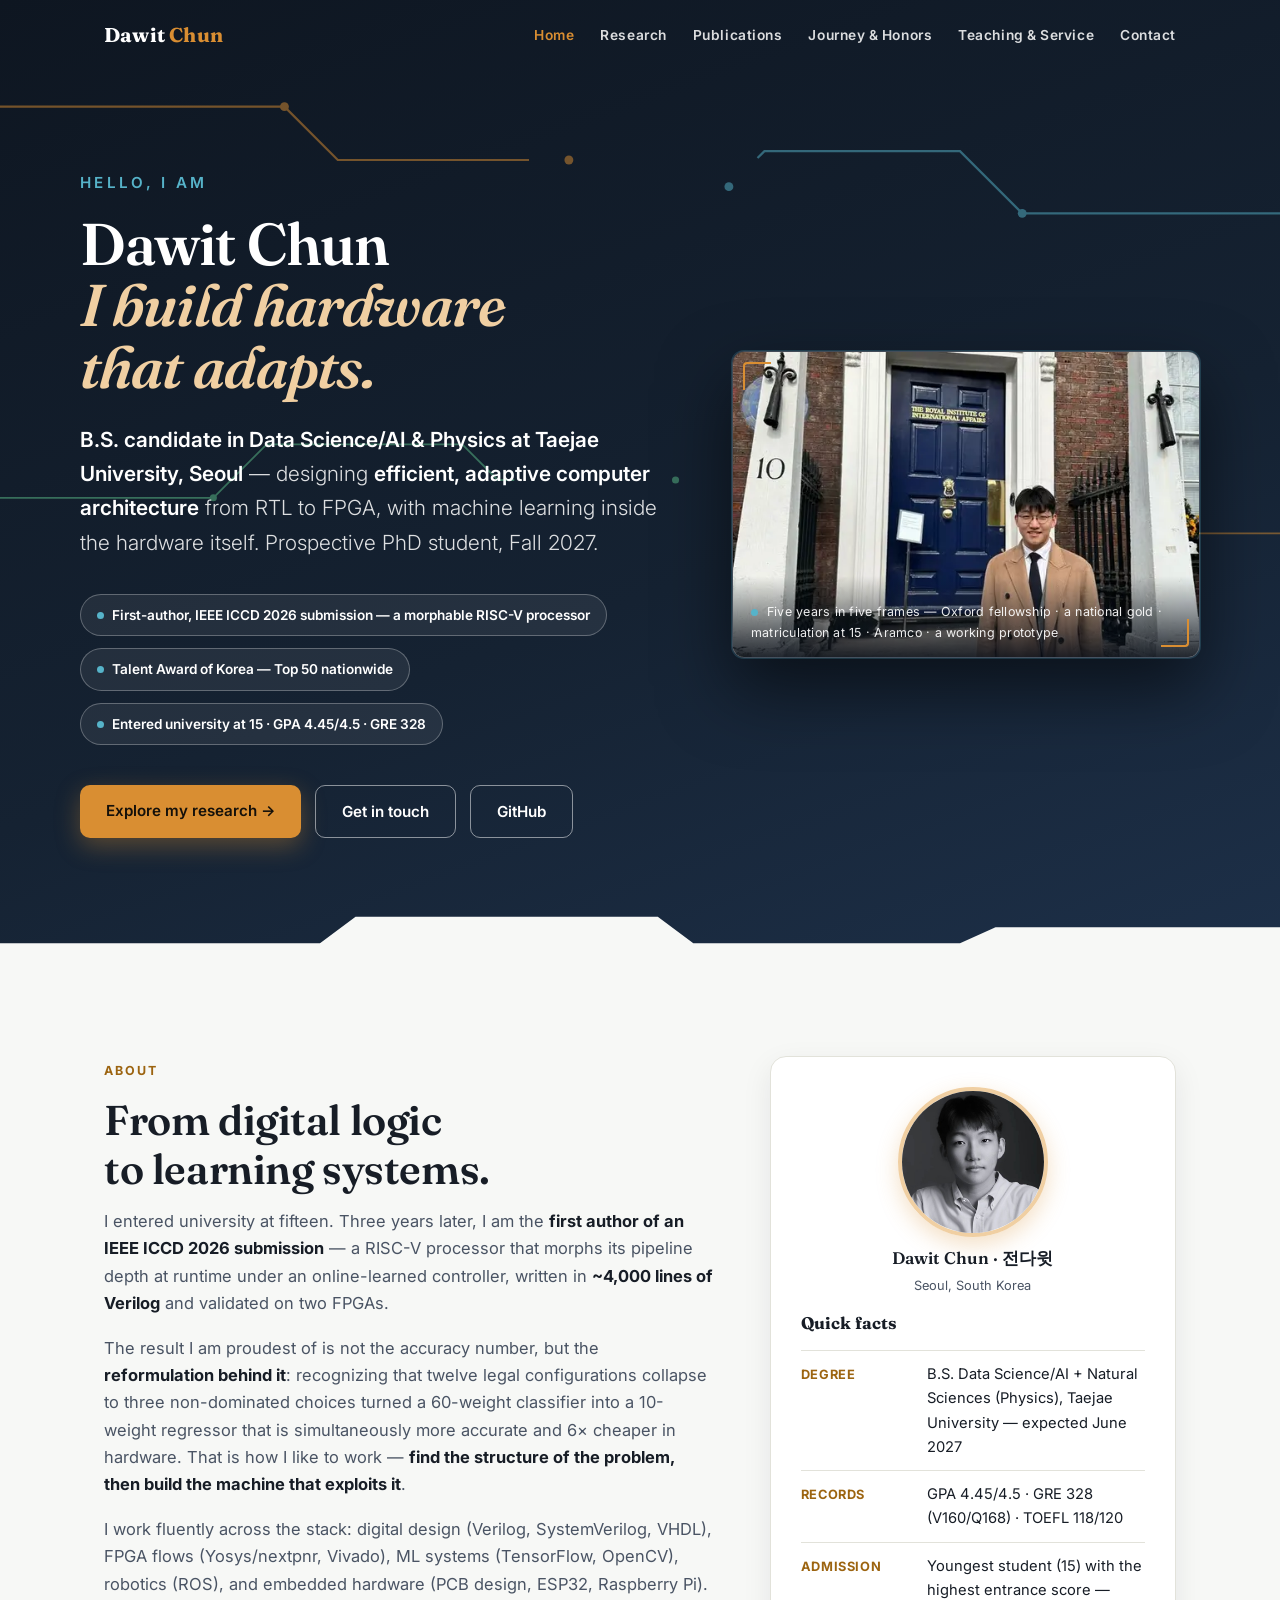
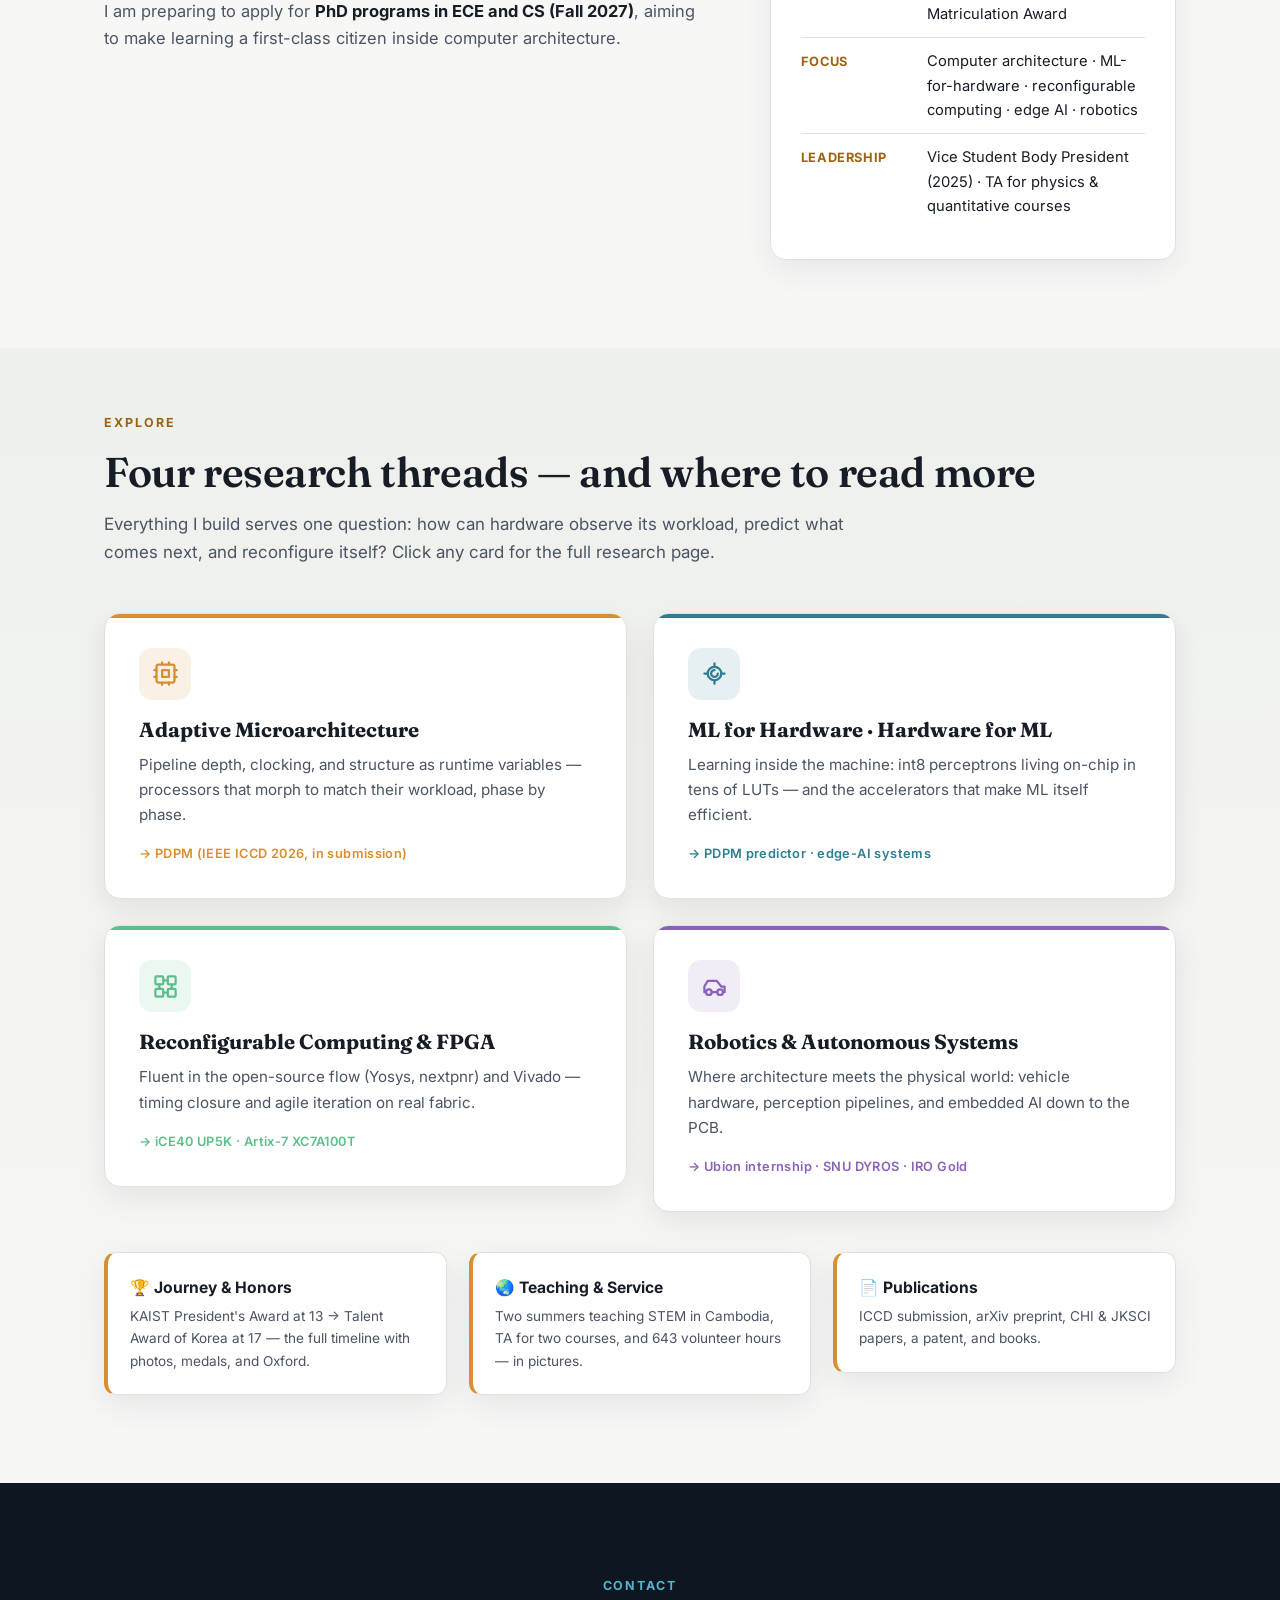
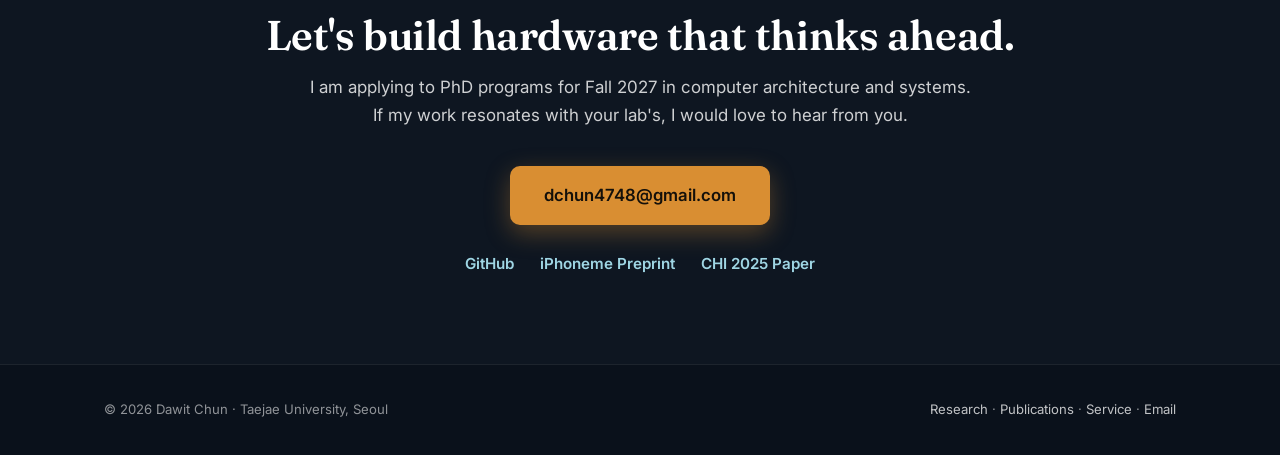
==== commit adca1ba7: "Design pass: hero highlight-reel (animated WebP), designer critique fixes (typography, contrast inks" ====
--- a/index.html
+++ b/index.html
@@ -8,7 +8,7 @@
 <link rel="preconnect" href="https://fonts.googleapis.com">
 <link rel="preconnect" href="https://fonts.gstatic.com" crossorigin>
 <link href="https://fonts.googleapis.com/css2?family=Fraunces:opsz,wght@9..144,300;9..144,400;9..144,500;9..144,600;9..144,700&family=Inter:wght@300;400;500;600;700&display=swap" rel="stylesheet">
-<link rel="stylesheet" href="styles.css">
+<meta property="og:title" content="Dawit Chun — Hardware Systems for AI"><meta property="og:description" content="Efficient, adaptive computer architecture from RTL to FPGA — first author of PDPM, a morphable RISC-V processor (IEEE ICCD 2026 submission)."><meta property="og:image" content="https://actsb.github.io/dawit-chun/assets/og.jpg"><meta name="theme-color" content="#0e1621"><link rel="stylesheet" href="styles.css">
 <link rel="icon" href="data:image/svg+xml,<svg xmlns='http://www.w3.org/2000/svg' viewBox='0 0 100 100'><text y='0.9em' font-size='90'>⚙️</text></svg>">
 </head>
 <body>
@@ -39,19 +39,25 @@
     <g fill="#5cbf8a"><circle cx="240" cy="560" r="4"/><circle cx="760" cy="540" r="4"/></g>
   </svg>
   <div class="wrap hero">
-    <div class="hello">Hello, I am</div>
-    <h1>Dawit Chun<br><em>I build hardware<br>that adapts.</em></h1>
-    <p class="tag"><b>B.S. candidate in Data Science/AI &amp; Physics at Taejae University, Seoul</b> — designing <b>efficient, adaptive computer architecture</b> from RTL to FPGA, with machine learning inside the hardware itself. Prospective PhD student, Fall 2027.</p>
-    <div class="chips">
-      <span class="chip"><span class="dot"></span>First-author, IEEE ICCD 2026 submission — a morphable RISC-V processor</span>
-      <span class="chip"><span class="dot"></span>Talent Award of Korea — Top 50 nationwide</span>
-      <span class="chip"><span class="dot"></span>Entered university at 15 · GPA 4.45/4.5 · GRE 328</span>
+    <div class="hero-left">
+      <div class="hello">Hello, I am</div>
+      <h1>Dawit Chun<br><em>I build hardware<br>that adapts.</em></h1>
+      <p class="tag"><b>B.S. candidate in Data Science/AI &amp; Physics at Taejae University, Seoul</b> — designing <b>efficient, adaptive computer architecture</b> from RTL to FPGA, with machine learning inside the hardware itself. Prospective PhD student, Fall 2027.</p>
+      <div class="chips">
+        <span class="chip"><span class="dot"></span>First-author, IEEE ICCD 2026 submission — a morphable RISC-V processor</span>
+        <span class="chip"><span class="dot"></span>Talent Award of Korea — Top 50 nationwide</span>
+        <span class="chip"><span class="dot"></span>Entered university at 15 · GPA 4.45/4.5 · GRE 328</span>
+      </div>
+      <div class="cta">
+        <a class="btn btn-primary" href="research.html">Explore my research →</a>
+        <a class="btn btn-ghost" href="mailto:dchun4748@gmail.com">Get in touch</a>
+        <a class="btn btn-ghost" href="https://github.com/da-dawit" target="_blank" rel="noopener">GitHub</a>
+      </div>
     </div>
-    <div class="cta">
-      <a class="btn btn-primary" href="research.html">Explore my research →</a>
-      <a class="btn btn-ghost" href="mailto:dchun4748@gmail.com">Get in touch</a>
-      <a class="btn btn-ghost" href="https://github.com/da-dawit" target="_blank" rel="noopener">GitHub</a>
-    </div>
+    <aside class="reel-card">
+      <img src="assets/reel.webp" alt="Highlight reel: Chatham House during the Oxford fellowship, KSME gold medal, matriculation at Taejae, the Aramco award stage, and the disaster-window prototype" width="560" height="366">
+      <div class="cap">Five years in five frames — Oxford fellowship · a national gold · matriculation at 15 · Aramco · a working prototype</div>
+    </aside>
   </div>
   <svg class="hero-bottom" viewBox="0 0 1440 90" preserveAspectRatio="none" aria-hidden="true">
     <path d="M0,60 L360,60 L400,30 L740,30 L780,60 L1080,60 L1120,42 L1440,42 L1440,90 L0,90 Z" fill="#f7f8f6"/>
@@ -138,7 +144,7 @@
 </section>
 
 <footer>
-  <div class="wrap">© 2026 Dawit Chun · Taejae University, Seoul · <a href="mailto:dchun4748@gmail.com">dchun4748@gmail.com</a></div>
+  <div class="wrap"><span>© 2026 Dawit Chun · Taejae University, Seoul</span><span><a href="research.html">Research</a> · <a href="publications.html">Publications</a> · <a href="service.html">Service</a> · <a href="mailto:dchun4748@gmail.com">Email</a></span></div>
 </footer>
 
 <script src="site.js"></script>
--- a/styles.css
+++ b/styles.css
@@ -206,3 +206,54 @@
 .hl .t{font-weight:700;font-size:.98rem;margin-bottom:4px}
 .hl p{font-size:.85rem;color:var(--ink-soft)}
 @media(max-width:760px){.hl-strip{grid-template-columns:1fr}}
+
+/* ---------- HERO REEL ---------- */
+.hero{display:grid;grid-template-columns:1.12fr .88fr;gap:56px;align-items:center}
+.reel-card{position:relative;border-radius:18px;overflow:hidden;box-shadow:0 30px 70px rgba(0,0,0,.5);border:1px solid rgba(255,255,255,.2);transform:rotate(1.6deg);transition:transform .4s ease}
+.reel-card:hover{transform:rotate(0deg) scale(1.015)}
+.reel-card img{display:block;width:100%;height:auto}
+.reel-card .cap{position:absolute;left:0;right:0;bottom:0;padding:26px 18px 13px;background:linear-gradient(transparent,rgba(6,12,22,.88));color:rgba(255,255,255,.92);font-size:.78rem;letter-spacing:.02em}
+@media(max-width:980px){.hero{grid-template-columns:1fr;gap:44px}.reel-card{max-width:540px;transform:none}}
+/* gallery hover polish */
+.gallery figure{transition:transform .25s ease,box-shadow .25s ease}
+.gallery figure:hover{transform:translateY(-4px);box-shadow:var(--shadow-lg)}
+.gallery img{transition:transform .45s ease}
+.gallery figure:hover img{transform:scale(1.04)}
+
+/* ---------- DESIGNER PASS ---------- */
+:root{--copper-ink:#9c6410}
+h2,h3,h4{line-height:1.18}
+h1,h2{text-wrap:balance}
+.lead,.page-hero p{text-wrap:pretty}
+[id]{scroll-margin-top:96px}
+.kicker,.fact .k,.honor .hy,.statband .n,.act .venue-line,.tl .yr{color:var(--copper-ink)}
+.svc .n{color:var(--copper-ink)}.svc{border-left-color:var(--copper-ink)}
+.proj li::before,.act li::before{color:var(--copper-ink)}
+.page-hero .kicker,#contact .kicker,#pubs .kicker{color:var(--cyan)}
+.gallery img{aspect-ratio:3/2;height:auto;object-fit:cover}
+.gallery figure{display:flex;flex-direction:column;overflow:hidden}
+.gallery figcaption{margin-top:auto;border-top:1px solid var(--line)}
+@media(max-width:600px){.gallery img{aspect-ratio:3/2;height:auto}}
+:focus-visible{outline:2.5px solid var(--copper-ink);outline-offset:3px;border-radius:4px}
+.btn:focus-visible,.chip:focus-visible{outline-color:#fff}
+.cardlink .hl{transition:transform .25s,box-shadow .25s}
+.cardlink:hover .hl{transform:translateY(-4px);box-shadow:var(--shadow-lg)}
+.pfig a{transition:opacity .25s}.pfig a:hover{opacity:.92}
+::selection{background:var(--copper);color:#14100a}
+html{accent-color:var(--copper-ink)}
+a{text-underline-offset:3px;text-decoration-thickness:1px}
+footer{padding:34px 0;border-top:1px solid rgba(255,255,255,.08)}
+footer .wrap{display:flex;justify-content:space-between;gap:12px;flex-wrap:wrap}
+footer a:hover{color:#fff}
+.hero h1{font-size:clamp(2.6rem,4.6vw,4rem)}
+.hero .tag{max-width:none}
+.reel-card{transform:none;border-radius:12px;box-shadow:0 0 0 1px rgba(86,179,201,.22),0 30px 70px rgba(0,0,0,.55)}
+.reel-card::before,.reel-card::after{content:"";position:absolute;width:26px;height:26px;border:2.5px solid var(--copper);z-index:2;pointer-events:none}
+.reel-card::before{top:10px;left:10px;border-right:0;border-bottom:0;border-radius:4px 0 0 0}
+.reel-card::after{bottom:10px;right:10px;border-left:0;border-top:0;border-radius:0 0 4px 0}
+.reel-card .cap::before{content:"";display:inline-block;width:7px;height:7px;border-radius:50%;background:var(--cyan);vertical-align:middle;margin-right:9px}
+.circuit g circle{animation:pulse 3.6s ease-in-out infinite}
+.circuit g:nth-of-type(2) circle{animation-delay:1.2s}
+@keyframes pulse{50%{opacity:.35}}
+.page-hero::after{content:"";position:absolute;right:-120px;bottom:-160px;width:520px;height:520px;border-radius:50%;background:radial-gradient(circle,rgba(217,142,50,.14),transparent 65%);pointer-events:none}
+@media (prefers-reduced-motion:reduce){html{scroll-behavior:auto}*{transition-duration:.01ms!important}.trace{animation:none!important;stroke-dashoffset:0}.circuit g circle{animation:none}.gallery figure:hover img,.reel-card:hover{transform:none}}
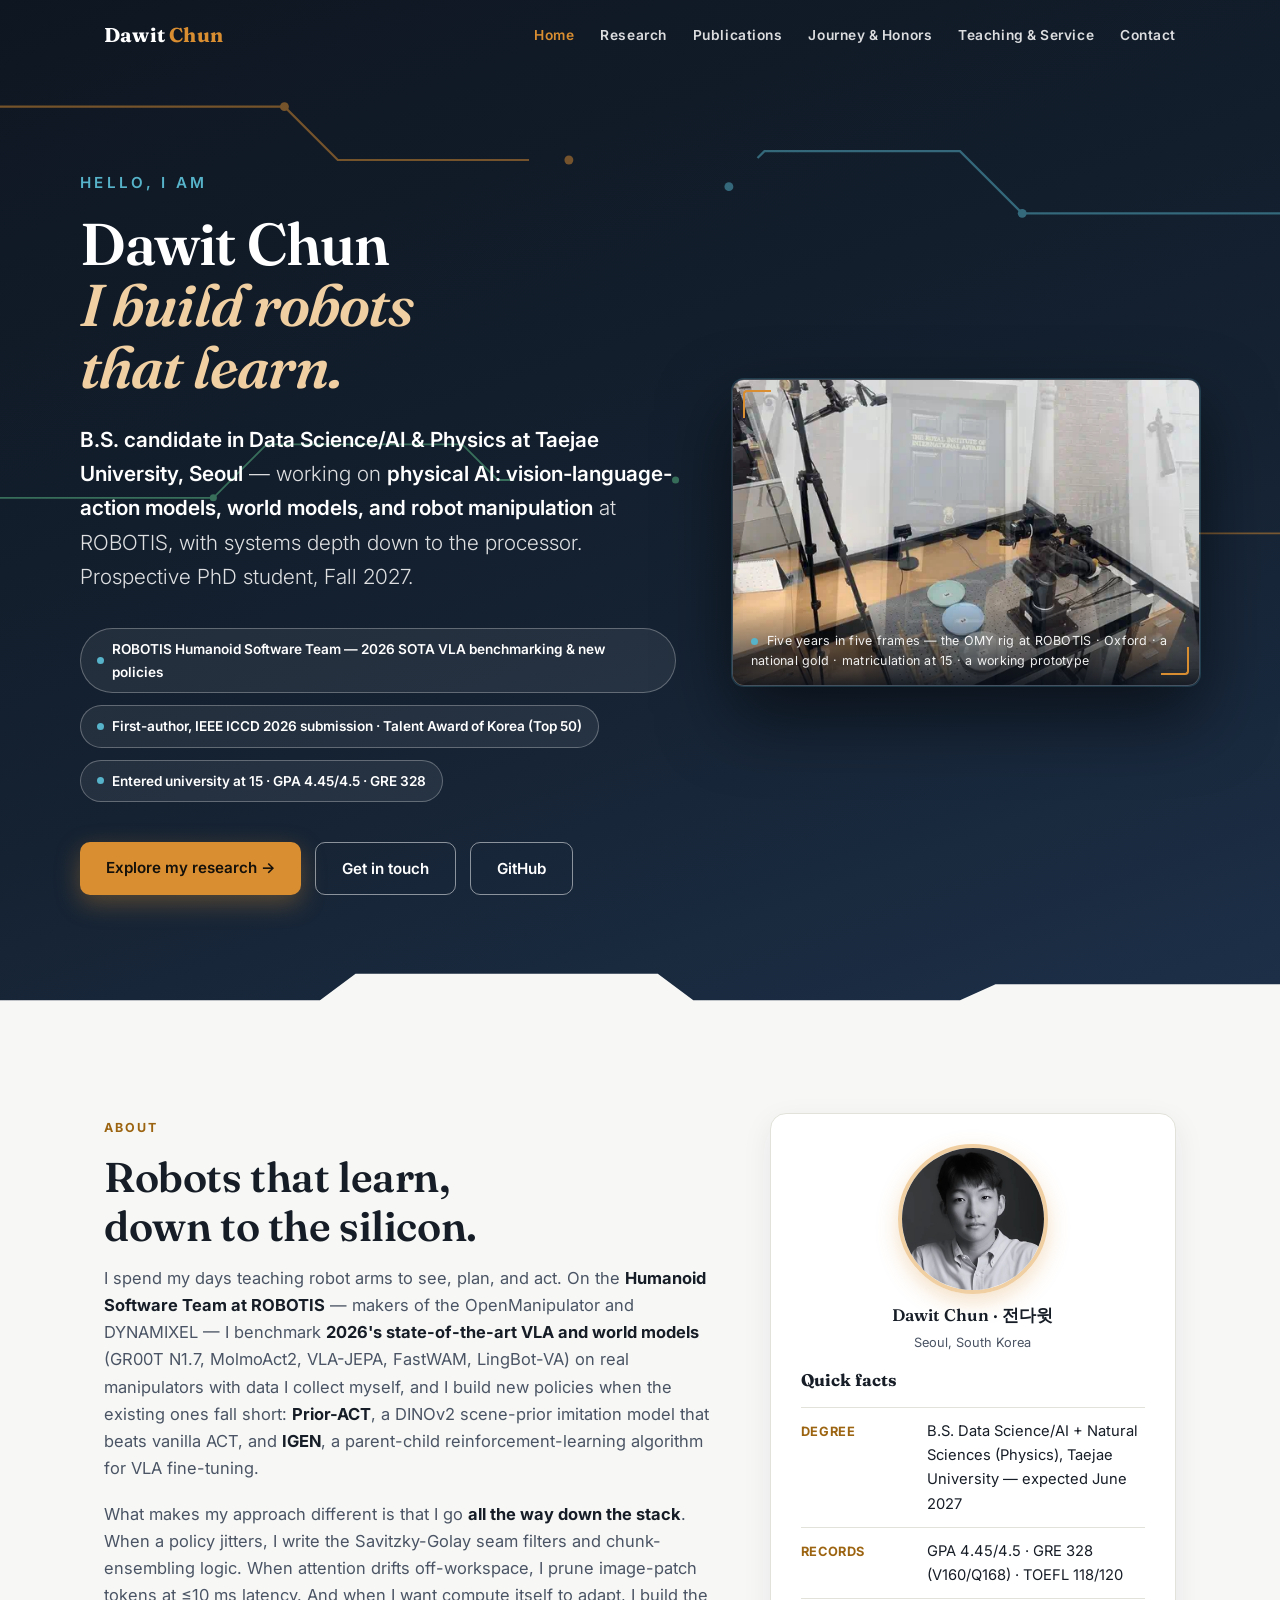
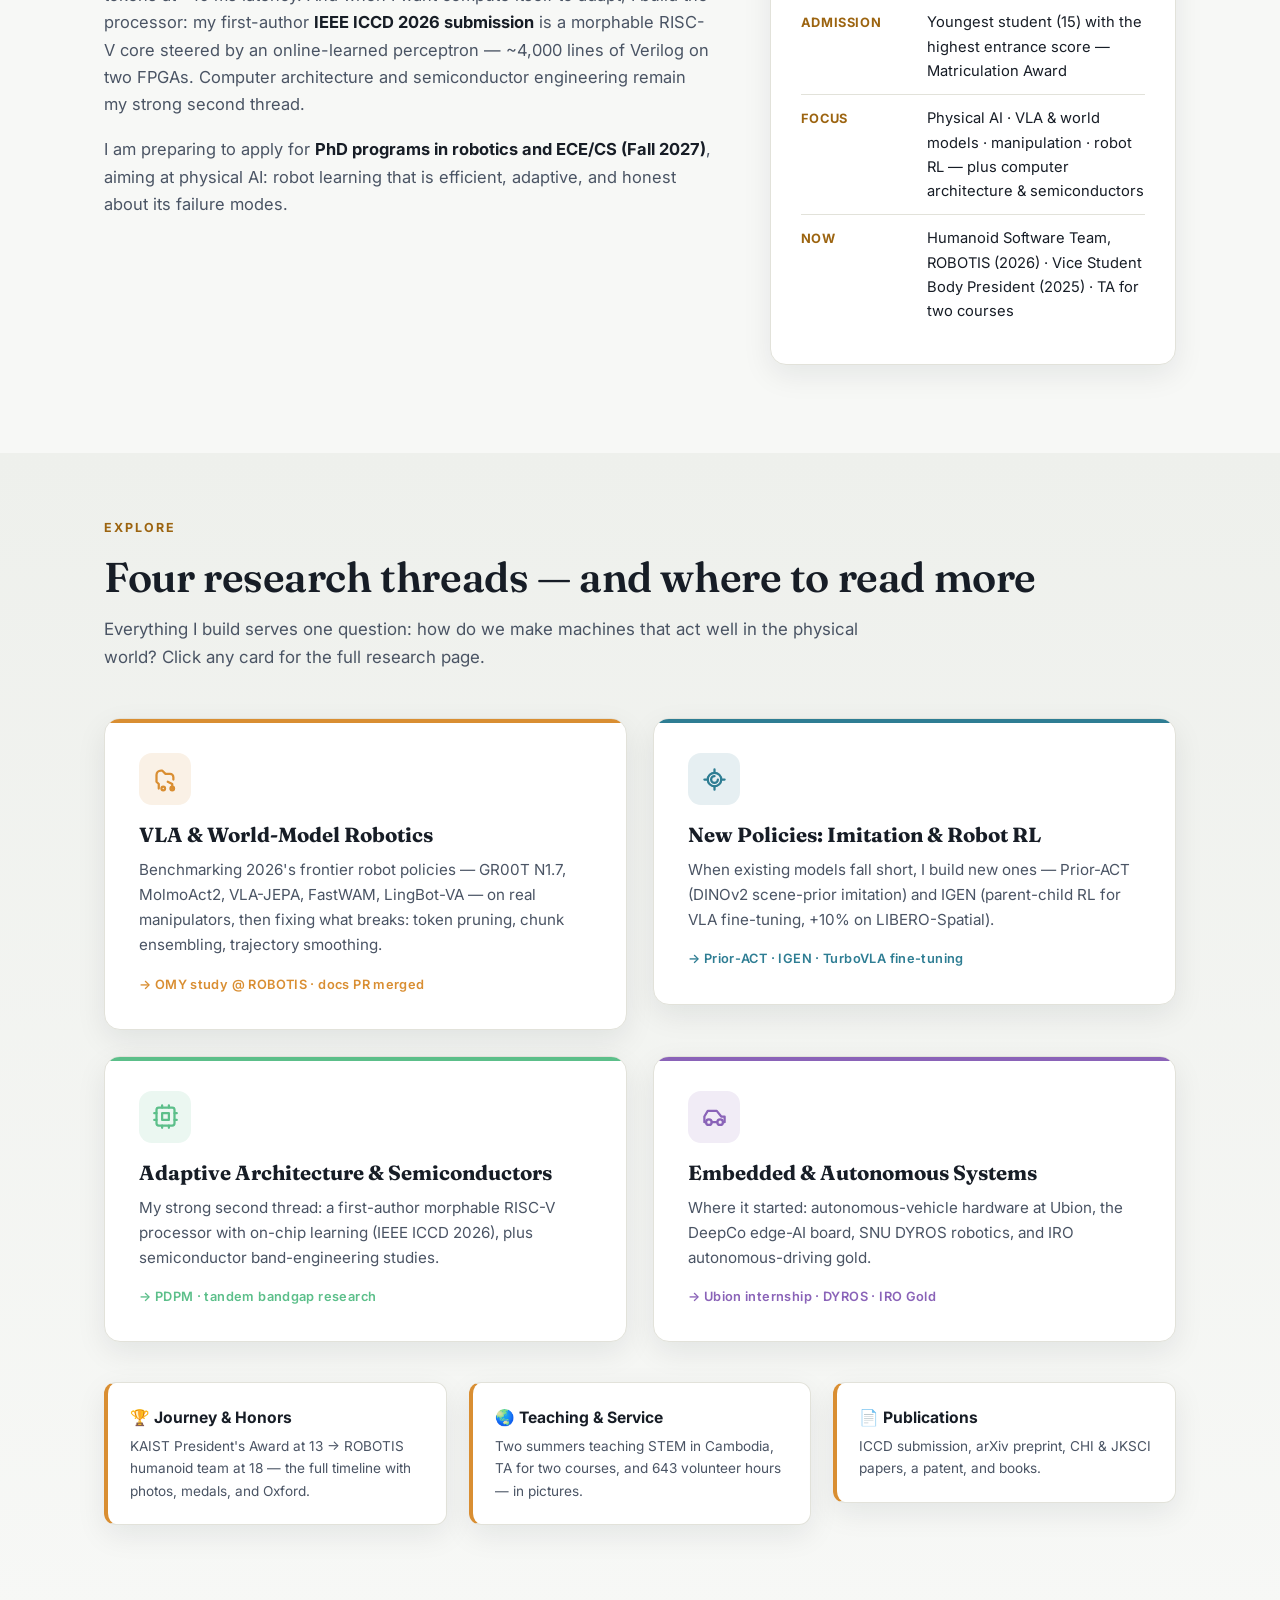
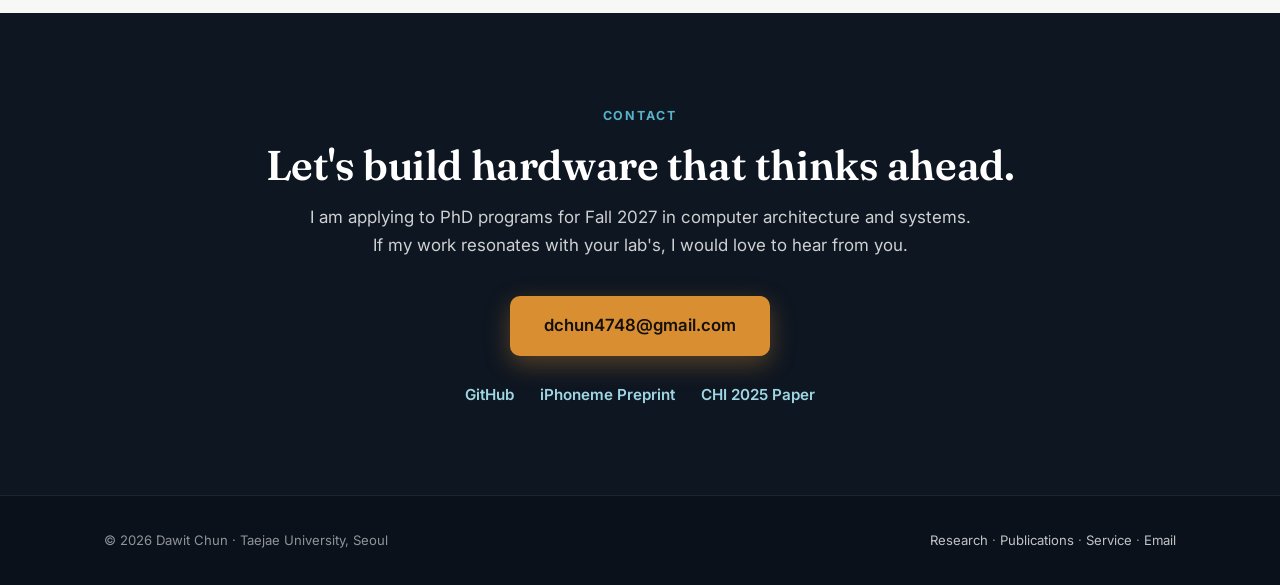
==== commit afbfc8a2: "Reposition as Physical AI & Robot Learning: ROBOTIS humanoid-team flagship projects (OMY 2026-SOTA V" ====
--- a/index.html
+++ b/index.html
@@ -3,12 +3,12 @@
 <head>
 <meta charset="UTF-8">
 <meta name="viewport" content="width=device-width, initial-scale=1.0">
-<title>Dawit Chun — Hardware Systems for AI · Efficient & Adaptive Computer Architecture</title>
-<meta name="description" content="Dawit Chun designs hardware that adapts — from RTL to FPGA. First-author of PDPM, a morphable RISC-V processor steered by an online-learned perceptron (IEEE ICCD 2026, in submission).">
+<title>Dawit Chun — Physical AI & Robot Learning · VLA, World Models, Manipulation</title>
+<meta name="description" content="Dawit Chun builds robot intelligence — VLA and world-model policies, manipulation, and reinforcement learning at ROBOTIS — with systems depth down to a first-author adaptive RISC-V processor (IEEE ICCD 2026).">
 <link rel="preconnect" href="https://fonts.googleapis.com">
 <link rel="preconnect" href="https://fonts.gstatic.com" crossorigin>
 <link href="https://fonts.googleapis.com/css2?family=Fraunces:opsz,wght@9..144,300;9..144,400;9..144,500;9..144,600;9..144,700&family=Inter:wght@300;400;500;600;700&display=swap" rel="stylesheet">
-<meta property="og:title" content="Dawit Chun — Hardware Systems for AI"><meta property="og:description" content="Efficient, adaptive computer architecture from RTL to FPGA — first author of PDPM, a morphable RISC-V processor (IEEE ICCD 2026 submission)."><meta property="og:image" content="https://actsb.github.io/dawit-chun/assets/og.jpg"><meta name="theme-color" content="#0e1621"><link rel="stylesheet" href="styles.css">
+<meta property="og:title" content="Dawit Chun — Physical AI & Robot Learning"><meta property="og:description" content="VLA and world-model robot policies at ROBOTIS, a new Prior-ACT manipulation model, and a first-author adaptive RISC-V processor (IEEE ICCD 2026)."><meta property="og:image" content="https://actsb.github.io/dawit-chun/assets/og.jpg"><meta name="theme-color" content="#0e1621"><link rel="stylesheet" href="styles.css">
 <link rel="icon" href="data:image/svg+xml,<svg xmlns='http://www.w3.org/2000/svg' viewBox='0 0 100 100'><text y='0.9em' font-size='90'>⚙️</text></svg>">
 </head>
 <body>
@@ -41,11 +41,11 @@
   <div class="wrap hero">
     <div class="hero-left">
       <div class="hello">Hello, I am</div>
-      <h1>Dawit Chun<br><em>I build hardware<br>that adapts.</em></h1>
-      <p class="tag"><b>B.S. candidate in Data Science/AI &amp; Physics at Taejae University, Seoul</b> — designing <b>efficient, adaptive computer architecture</b> from RTL to FPGA, with machine learning inside the hardware itself. Prospective PhD student, Fall 2027.</p>
+      <h1>Dawit Chun<br><em>I build robots<br>that learn.</em></h1>
+      <p class="tag"><b>B.S. candidate in Data Science/AI &amp; Physics at Taejae University, Seoul</b> — working on <b>physical AI: vision-language-action models, world models, and robot manipulation</b> at ROBOTIS, with systems depth down to the processor. Prospective PhD student, Fall 2027.</p>
       <div class="chips">
-        <span class="chip"><span class="dot"></span>First-author, IEEE ICCD 2026 submission — a morphable RISC-V processor</span>
-        <span class="chip"><span class="dot"></span>Talent Award of Korea — Top 50 nationwide</span>
+        <span class="chip"><span class="dot"></span>ROBOTIS Humanoid Software Team — 2026 SOTA VLA benchmarking &amp; new policies</span>
+        <span class="chip"><span class="dot"></span>First-author, IEEE ICCD 2026 submission · Talent Award of Korea (Top 50)</span>
         <span class="chip"><span class="dot"></span>Entered university at 15 · GPA 4.45/4.5 · GRE 328</span>
       </div>
       <div class="cta">
@@ -55,8 +55,8 @@
       </div>
     </div>
     <aside class="reel-card">
-      <img src="assets/reel.webp" alt="Highlight reel: Chatham House during the Oxford fellowship, KSME gold medal, matriculation at Taejae, the Aramco award stage, and the disaster-window prototype" width="560" height="366">
-      <div class="cap">Five years in five frames — Oxford fellowship · a national gold · matriculation at 15 · Aramco · a working prototype</div>
+      <img src="assets/reel.webp" alt="Highlight reel: the OMY manipulation rig at ROBOTIS, Chatham House during the Oxford fellowship, KSME gold medal, matriculation at Taejae, and the disaster-window prototype" width="560" height="366">
+      <div class="cap">Five years in five frames — the OMY rig at ROBOTIS · Oxford · a national gold · matriculation at 15 · a working prototype</div>
     </aside>
   </div>
   <svg class="hero-bottom" viewBox="0 0 1440 90" preserveAspectRatio="none" aria-hidden="true">
@@ -69,10 +69,10 @@
     <div class="about-grid">
       <div class="about-text reveal">
         <span class="kicker">About</span>
-        <h2>From digital logic<br>to learning systems.</h2>
-        <p>I entered university at fifteen. Three years later, I am the <b>first author of an IEEE ICCD 2026 submission</b> — a RISC-V processor that morphs its pipeline depth at runtime under an online-learned controller, written in <b>~4,000 lines of Verilog</b> and validated on two FPGAs.</p>
-        <p>The result I am proudest of is not the accuracy number, but the <b>reformulation behind it</b>: recognizing that twelve legal configurations collapse to three non-dominated choices turned a 60-weight classifier into a 10-weight regressor that is simultaneously more accurate and 6× cheaper in hardware. That is how I like to work — <b>find the structure of the problem, then build the machine that exploits it</b>.</p>
-        <p>I work fluently across the stack: digital design (Verilog, SystemVerilog, VHDL), FPGA flows (Yosys/nextpnr, Vivado), ML systems (TensorFlow, OpenCV), robotics (ROS), and embedded hardware (PCB design, ESP32, Raspberry Pi). I am preparing to apply for <b>PhD programs in ECE and CS (Fall 2027)</b>, aiming to make learning a first-class citizen inside computer architecture.</p>
+        <h2>Robots that learn,<br>down to the silicon.</h2>
+        <p>I spend my days teaching robot arms to see, plan, and act. On the <b>Humanoid Software Team at ROBOTIS</b> — makers of the OpenManipulator and DYNAMIXEL — I benchmark <b>2026's state-of-the-art VLA and world models</b> (GR00T N1.7, MolmoAct2, VLA-JEPA, FastWAM, LingBot-VA) on real manipulators with data I collect myself, and I build new policies when the existing ones fall short: <b>Prior-ACT</b>, a DINOv2 scene-prior imitation model that beats vanilla ACT, and <b>IGEN</b>, a parent-child reinforcement-learning algorithm for VLA fine-tuning.</p>
+        <p>What makes my approach different is that I go <b>all the way down the stack</b>. When a policy jitters, I write the Savitzky-Golay seam filters and chunk-ensembling logic. When attention drifts off-workspace, I prune image-patch tokens at ≤10 ms latency. And when I want compute itself to adapt, I build the processor: my first-author <b>IEEE ICCD 2026 submission</b> is a morphable RISC-V core steered by an online-learned perceptron — ~4,000 lines of Verilog on two FPGAs. Computer architecture and semiconductor engineering remain my strong second thread.</p>
+        <p>I am preparing to apply for <b>PhD programs in robotics and ECE/CS (Fall 2027)</b>, aiming at physical AI: robot learning that is efficient, adaptive, and honest about its failure modes.</p>
       </div>
       <aside class="factbox reveal">
         <img class="me" src="assets/dawit.jpg" alt="Portrait of Dawit Chun" width="520" height="520">
@@ -82,8 +82,8 @@
         <div class="fact"><span class="k">Degree</span><span>B.S. Data Science/AI + Natural Sciences (Physics), Taejae University — expected June 2027</span></div>
         <div class="fact"><span class="k">Records</span><span>GPA 4.45/4.5 · GRE 328 (V160/Q168) · TOEFL 118/120</span></div>
         <div class="fact"><span class="k">Admission</span><span>Youngest student (15) with the highest entrance score — Matriculation Award</span></div>
-        <div class="fact"><span class="k">Focus</span><span>Computer architecture · ML-for-hardware · reconfigurable computing · edge AI · robotics</span></div>
-        <div class="fact"><span class="k">Leadership</span><span>Vice Student Body President (2025) · TA for physics &amp; quantitative courses</span></div>
+        <div class="fact"><span class="k">Focus</span><span>Physical AI · VLA &amp; world models · manipulation · robot RL — plus computer architecture &amp; semiconductors</span></div>
+        <div class="fact"><span class="k">Now</span><span>Humanoid Software Team, ROBOTIS (2026) · Vice Student Body President (2025) · TA for two courses</span></div>
       </aside>
     </div>
   </div>
@@ -93,36 +93,36 @@
   <div class="wrap">
     <span class="kicker reveal">Explore</span>
     <h2 class="reveal">Four research threads — and where to read more</h2>
-    <p class="lead reveal">Everything I build serves one question: how can hardware observe its workload, predict what comes next, and reconfigure itself? Click any card for the full research page.</p>
+    <p class="lead reveal">Everything I build serves one question: how do we make machines that act well in the physical world? Click any card for the full research page.</p>
     <div class="themes-grid">
-      <a class="cardlink" href="research.html#pdpm"><div class="theme reveal" style="--tc:#d98e32">
+      <a class="cardlink" href="research.html#omy"><div class="theme reveal" style="--tc:#d98e32">
+        <div class="ico"><svg viewBox="0 0 24 24" fill="none" stroke-width="2" stroke-linecap="round" stroke-linejoin="round"><path d="M6 20v-4l-2-2V8a4 4 0 0 1 4-4h1l3 3h4a3 3 0 0 1 3 3v2"/><path d="M14 14l4 2v4"/><circle cx="10" cy="20" r="1.6"/><circle cx="18" cy="20" r="1.6"/></svg></div>
+        <h3>VLA &amp; World-Model Robotics</h3>
+        <p>Benchmarking 2026's frontier robot policies — GR00T N1.7, MolmoAct2, VLA-JEPA, FastWAM, LingBot-VA — on real manipulators, then fixing what breaks: token pruning, chunk ensembling, trajectory smoothing.</p>
+        <div class="rel">→ OMY study @ ROBOTIS · docs PR merged</div>
+      </div></a>
+      <a class="cardlink" href="research.html#prioract"><div class="theme reveal" style="--tc:#2e7d93">
+        <div class="ico"><svg viewBox="0 0 24 24" fill="none" stroke-width="2" stroke-linecap="round" stroke-linejoin="round"><path d="M12 3v3M12 18v3M3 12h3M18 12h3"/><circle cx="12" cy="12" r="6"/><path d="M12 9a3 3 0 1 0 3 3"/></svg></div>
+        <h3>New Policies: Imitation &amp; Robot RL</h3>
+        <p>When existing models fall short, I build new ones — Prior-ACT (DINOv2 scene-prior imitation) and IGEN (parent-child RL for VLA fine-tuning, +10% on LIBERO-Spatial).</p>
+        <div class="rel">→ Prior-ACT · IGEN · TurboVLA fine-tuning</div>
+      </div></a>
+      <a class="cardlink" href="research.html#pdpm"><div class="theme reveal" style="--tc:#5cbf8a">
         <div class="ico"><svg viewBox="0 0 24 24" fill="none" stroke-width="2" stroke-linecap="round" stroke-linejoin="round"><rect x="4" y="4" width="16" height="16" rx="2"/><path d="M9 4v-2M15 4v-2M9 22v-2M15 22v-2M4 9h-2M4 15h-2M22 9h-2M22 15h-2"/><rect x="9" y="9" width="6" height="6"/></svg></div>
-        <h3>Adaptive Microarchitecture</h3>
-        <p>Pipeline depth, clocking, and structure as runtime variables — processors that morph to match their workload, phase by phase.</p>
-        <div class="rel">→ PDPM (IEEE ICCD 2026, in submission)</div>
+        <h3>Adaptive Architecture &amp; Semiconductors</h3>
+        <p>My strong second thread: a first-author morphable RISC-V processor with on-chip learning (IEEE ICCD 2026), plus semiconductor band-engineering studies.</p>
+        <div class="rel">→ PDPM · tandem bandgap research</div>
       </div></a>
-      <a class="cardlink" href="research.html#ml"><div class="theme reveal" style="--tc:#2e7d93">
-        <div class="ico"><svg viewBox="0 0 24 24" fill="none" stroke-width="2" stroke-linecap="round" stroke-linejoin="round"><path d="M12 3v3M12 18v3M3 12h3M18 12h3"/><circle cx="12" cy="12" r="6"/><path d="M12 9a3 3 0 1 0 3 3"/></svg></div>
-        <h3>ML for Hardware · Hardware for ML</h3>
-        <p>Learning inside the machine: int8 perceptrons living on-chip in tens of LUTs — and the accelerators that make ML itself efficient.</p>
-        <div class="rel">→ PDPM predictor · edge-AI systems</div>
-      </div></a>
-      <a class="cardlink" href="research.html#fpga"><div class="theme reveal" style="--tc:#5cbf8a">
-        <div class="ico"><svg viewBox="0 0 24 24" fill="none" stroke-width="2" stroke-linecap="round" stroke-linejoin="round"><rect x="3" y="3" width="7" height="7" rx="1"/><rect x="14" y="3" width="7" height="7" rx="1"/><rect x="3" y="14" width="7" height="7" rx="1"/><rect x="14" y="14" width="7" height="7" rx="1"/><path d="M10 6.5h4M6.5 10v4M17.5 10v4M10 17.5h4"/></svg></div>
-        <h3>Reconfigurable Computing &amp; FPGA</h3>
-        <p>Fluent in the open-source flow (Yosys, nextpnr) and Vivado — timing closure and agile iteration on real fabric.</p>
-        <div class="rel">→ iCE40 UP5K · Artix-7 XC7A100T</div>
-      </div></a>
-      <a class="cardlink" href="research.html#robotics"><div class="theme reveal" style="--tc:#8a63b8">
+      <a class="cardlink" href="research.html#embedded"><div class="theme reveal" style="--tc:#8a63b8">
         <div class="ico"><svg viewBox="0 0 24 24" fill="none" stroke-width="2" stroke-linecap="round" stroke-linejoin="round"><circle cx="7" cy="17" r="2.5"/><circle cx="17" cy="17" r="2.5"/><path d="M4.5 17H3v-5l3-5h8l4 5h3v5h-1.5M9.5 17h5"/></svg></div>
-        <h3>Robotics &amp; Autonomous Systems</h3>
-        <p>Where architecture meets the physical world: vehicle hardware, perception pipelines, and embedded AI down to the PCB.</p>
-        <div class="rel">→ Ubion internship · SNU DYROS · IRO Gold</div>
+        <h3>Embedded &amp; Autonomous Systems</h3>
+        <p>Where it started: autonomous-vehicle hardware at Ubion, the DeepCo edge-AI board, SNU DYROS robotics, and IRO autonomous-driving gold.</p>
+        <div class="rel">→ Ubion internship · DYROS · IRO Gold</div>
       </div></a>
     </div>
 
     <div class="hl-strip">
-      <a class="cardlink" href="journey.html"><div class="hl reveal"><div class="t">🏆 Journey &amp; Honors</div><p>KAIST President's Award at 13 → Talent Award of Korea at 17 — the full timeline with photos, medals, and Oxford.</p></div></a>
+      <a class="cardlink" href="journey.html"><div class="hl reveal"><div class="t">🏆 Journey &amp; Honors</div><p>KAIST President's Award at 13 → ROBOTIS humanoid team at 18 — the full timeline with photos, medals, and Oxford.</p></div></a>
       <a class="cardlink" href="service.html"><div class="hl reveal"><div class="t">🌏 Teaching &amp; Service</div><p>Two summers teaching STEM in Cambodia, TA for two courses, and 643 volunteer hours — in pictures.</p></div></a>
       <a class="cardlink" href="publications.html"><div class="hl reveal"><div class="t">📄 Publications</div><p>ICCD submission, arXiv preprint, CHI &amp; JKSCI papers, a patent, and books.</p></div></a>
     </div>
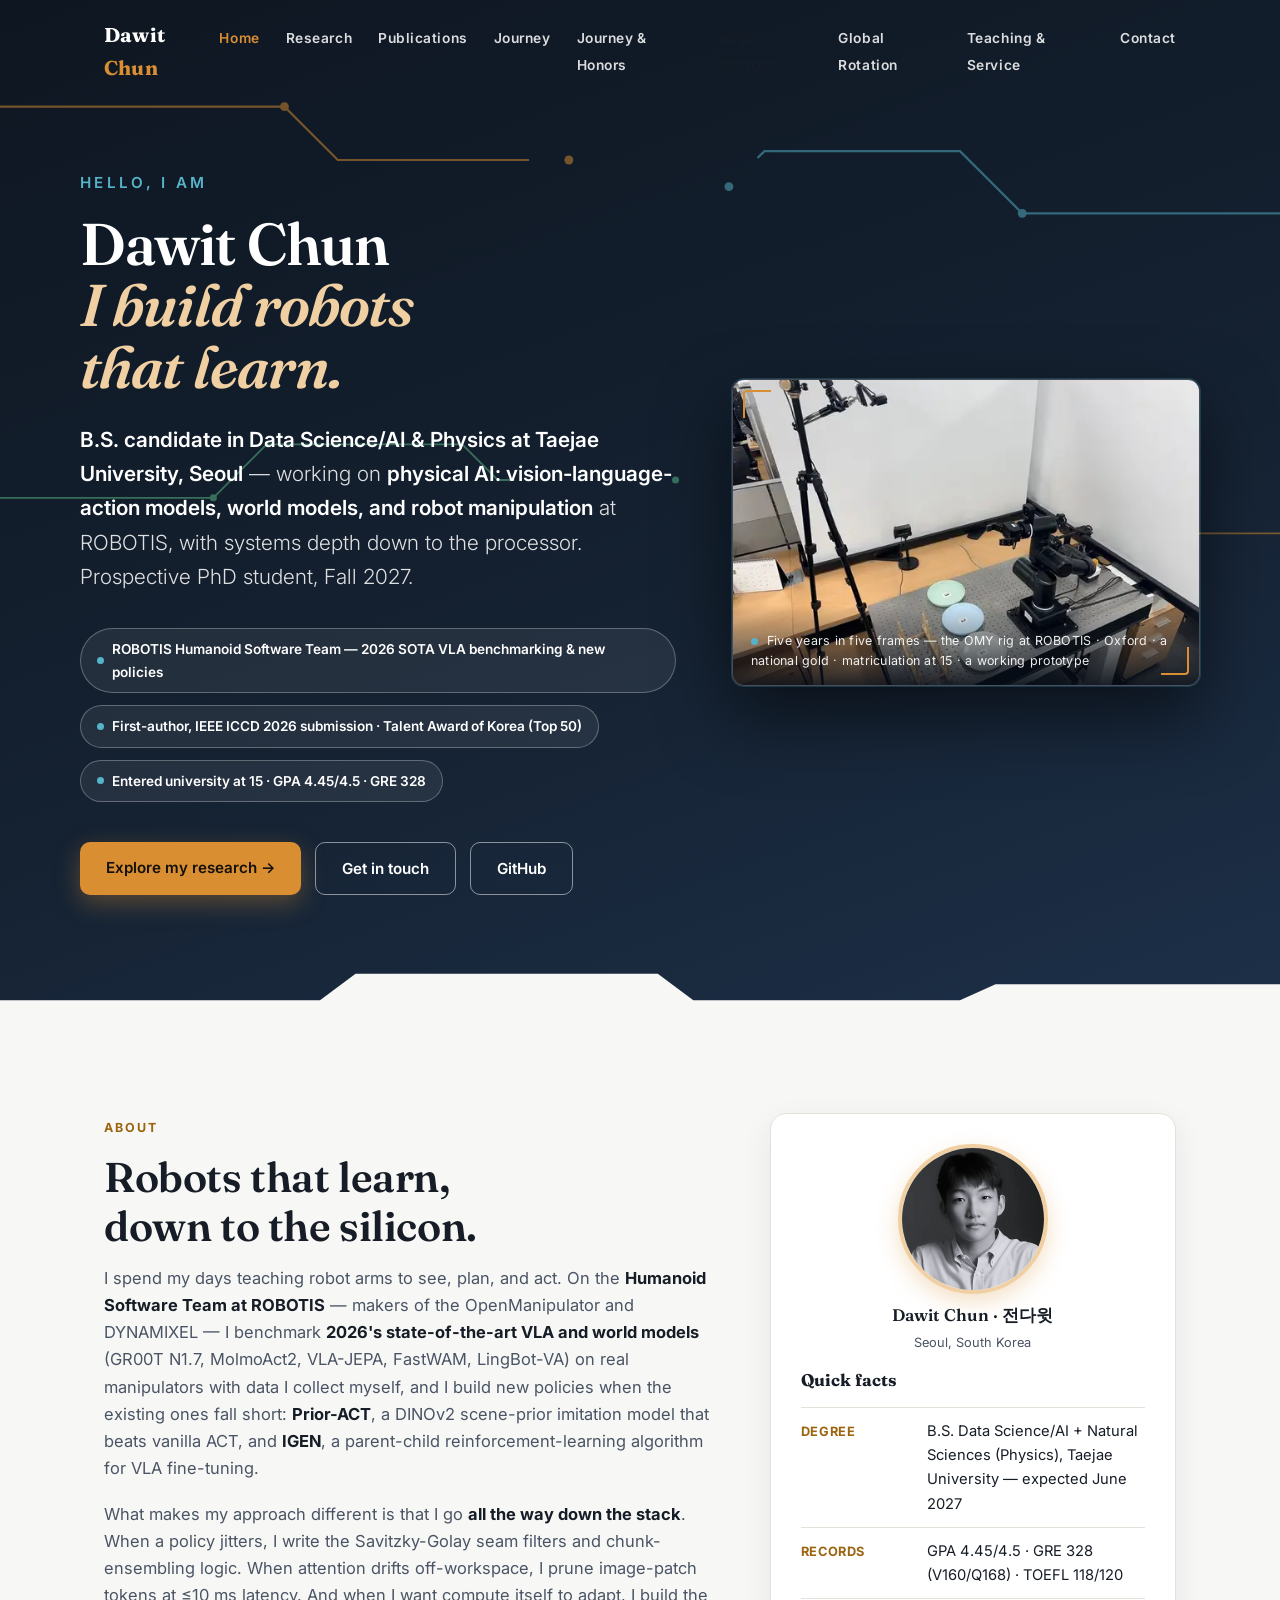
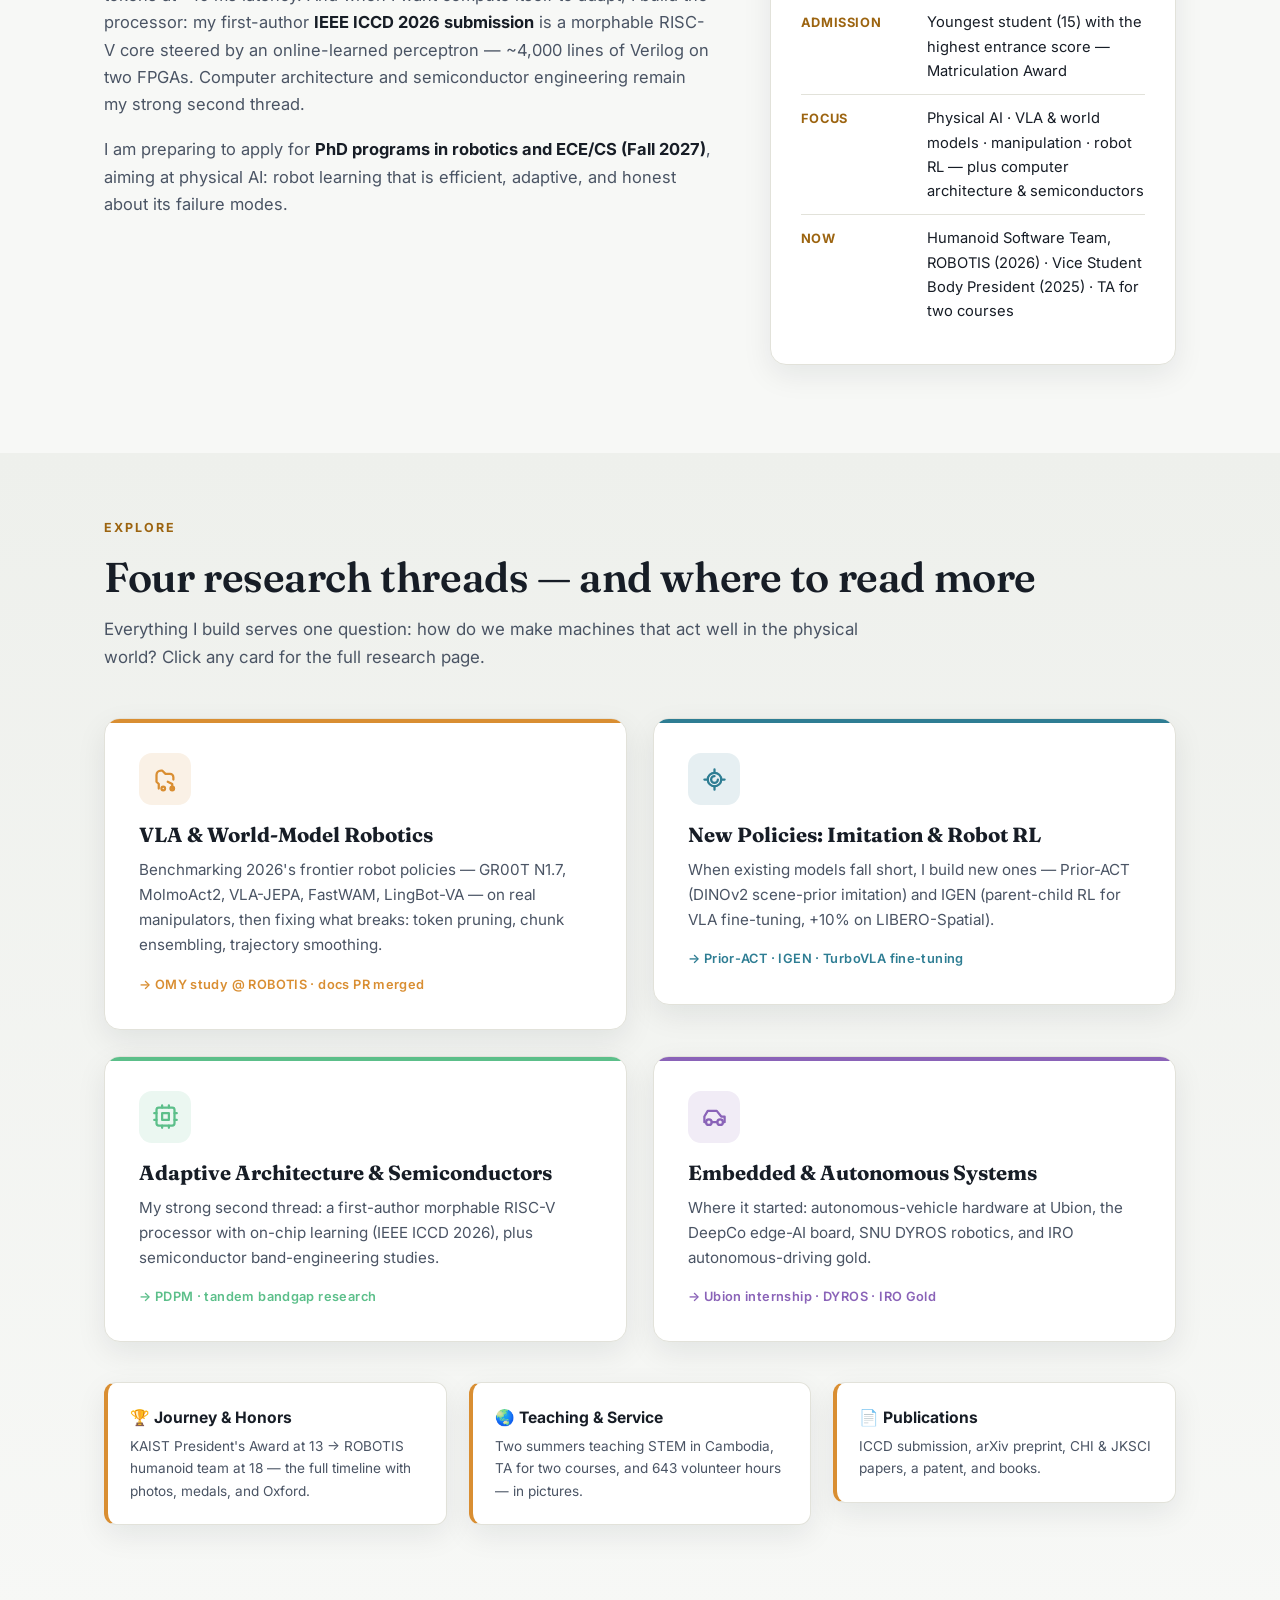
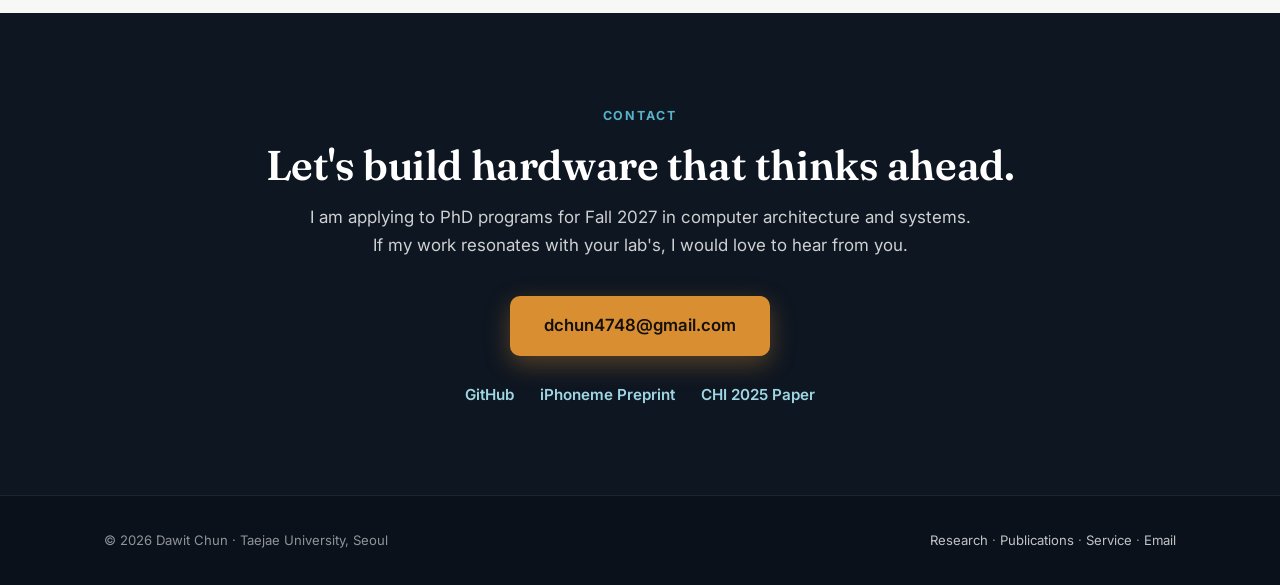
==== commit b4bb9602: "Add Global Rotation page: verified Taejae 6-city rotation with robotics-flavored city milestones, RO" ====
--- a/index.html
+++ b/index.html
@@ -21,7 +21,8 @@
       <li><a href="index.html" class="active">Home</a></li>
       <li><a href="research.html">Research</a></li>
       <li><a href="publications.html">Publications</a></li>
-      <li><a href="journey.html">Journey &amp; Honors</a></li>
+      <li><a href="journey.html">Journey <li><a href="journey.html">Journey &amp; Honors</a></li>amp; Honors</a></li>
+      <li><a href="rotation.html">Global Rotation</a></li>
       <li><a href="service.html">Teaching &amp; Service</a></li>
       <li><a href="#contact">Contact</a></li>
     </ul>
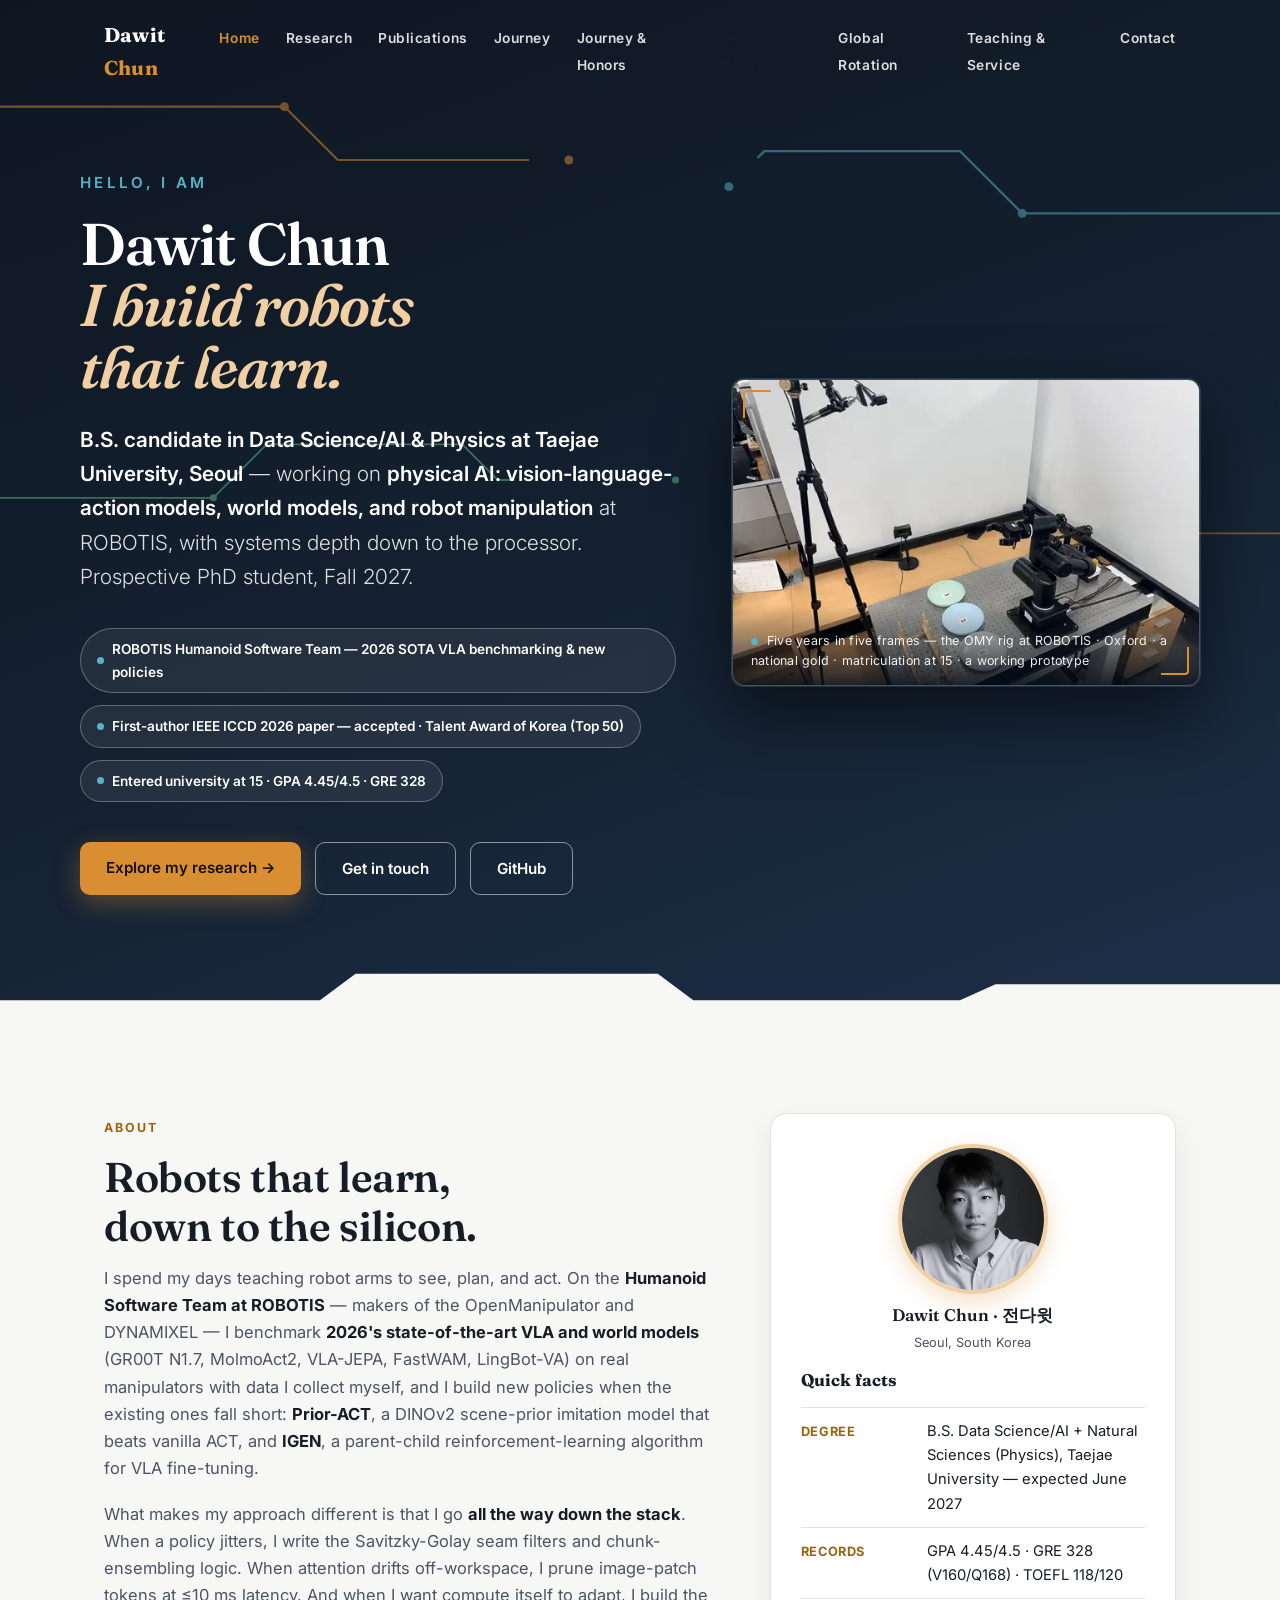
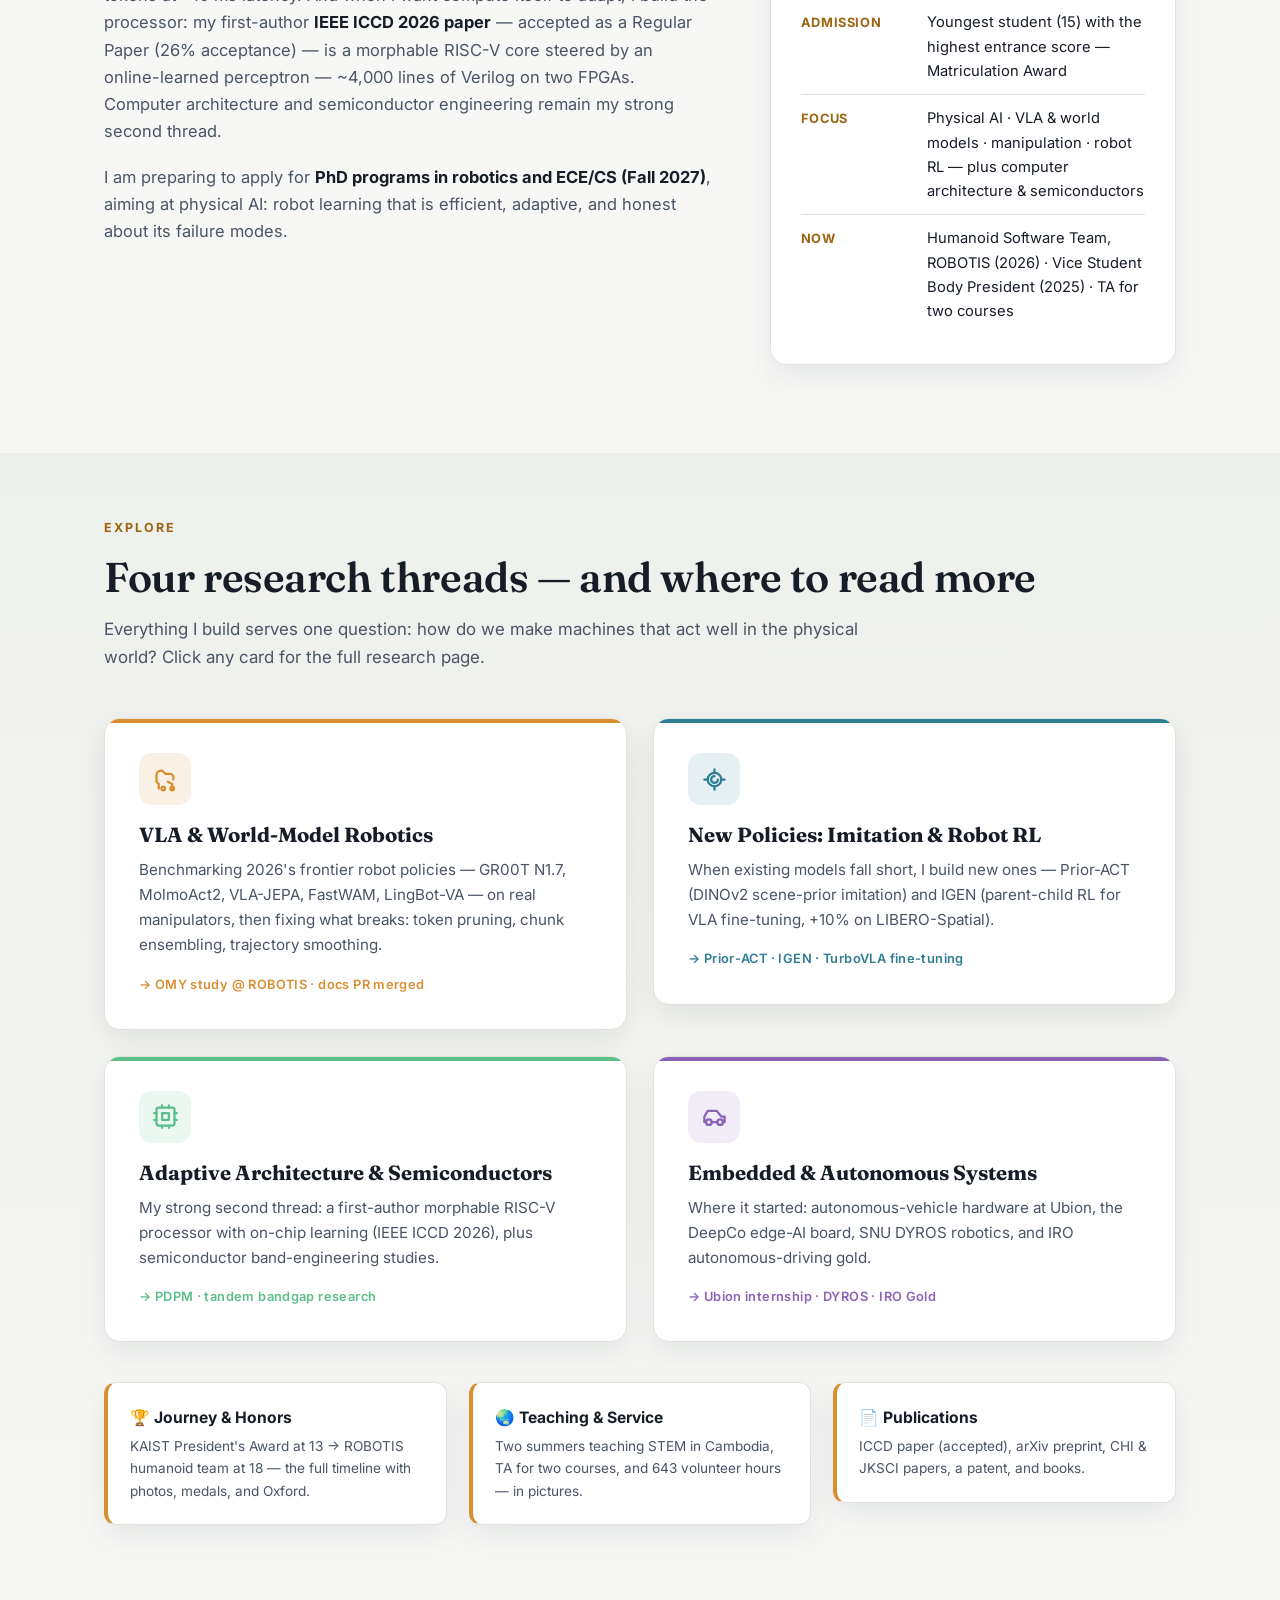
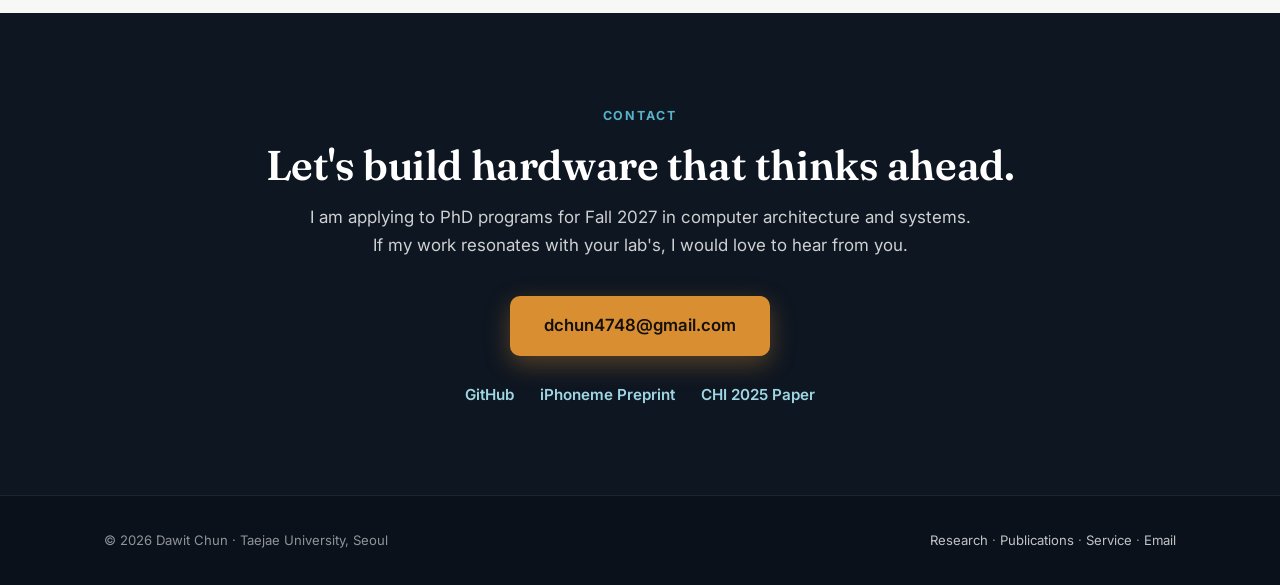
==== commit e0d43c44: "PDPM accepted at IEEE ICCD 2026 as Regular Paper (26% acceptance, Track 3) - update status site-wide" ====
--- a/index.html
+++ b/index.html
@@ -4,11 +4,11 @@
 <meta charset="UTF-8">
 <meta name="viewport" content="width=device-width, initial-scale=1.0">
 <title>Dawit Chun — Physical AI & Robot Learning · VLA, World Models, Manipulation</title>
-<meta name="description" content="Dawit Chun builds robot intelligence — VLA and world-model policies, manipulation, and reinforcement learning at ROBOTIS — with systems depth down to a first-author adaptive RISC-V processor (IEEE ICCD 2026).">
+<meta name="description" content="Dawit Chun builds robot intelligence — VLA and world-model policies, manipulation, and reinforcement learning at ROBOTIS — with systems depth down to a first-author adaptive RISC-V processor (IEEE ICCD 2026, accepted).">
 <link rel="preconnect" href="https://fonts.googleapis.com">
 <link rel="preconnect" href="https://fonts.gstatic.com" crossorigin>
 <link href="https://fonts.googleapis.com/css2?family=Fraunces:opsz,wght@9..144,300;9..144,400;9..144,500;9..144,600;9..144,700&family=Inter:wght@300;400;500;600;700&display=swap" rel="stylesheet">
-<meta property="og:title" content="Dawit Chun — Physical AI & Robot Learning"><meta property="og:description" content="VLA and world-model robot policies at ROBOTIS, a new Prior-ACT manipulation model, and a first-author adaptive RISC-V processor (IEEE ICCD 2026)."><meta property="og:image" content="https://actsb.github.io/dawit-chun/assets/og.jpg"><meta name="theme-color" content="#0e1621"><link rel="stylesheet" href="styles.css">
+<meta property="og:title" content="Dawit Chun — Physical AI & Robot Learning"><meta property="og:description" content="VLA and world-model robot policies at ROBOTIS, a new Prior-ACT manipulation model, and a first-author adaptive RISC-V processor (IEEE ICCD 2026, accepted)."><meta property="og:image" content="https://actsb.github.io/dawit-chun/assets/og.jpg"><meta name="theme-color" content="#0e1621"><link rel="stylesheet" href="styles.css">
 <link rel="icon" href="data:image/svg+xml,<svg xmlns='http://www.w3.org/2000/svg' viewBox='0 0 100 100'><text y='0.9em' font-size='90'>⚙️</text></svg>">
 </head>
 <body>
@@ -46,7 +46,7 @@
       <p class="tag"><b>B.S. candidate in Data Science/AI &amp; Physics at Taejae University, Seoul</b> — working on <b>physical AI: vision-language-action models, world models, and robot manipulation</b> at ROBOTIS, with systems depth down to the processor. Prospective PhD student, Fall 2027.</p>
       <div class="chips">
         <span class="chip"><span class="dot"></span>ROBOTIS Humanoid Software Team — 2026 SOTA VLA benchmarking &amp; new policies</span>
-        <span class="chip"><span class="dot"></span>First-author, IEEE ICCD 2026 submission · Talent Award of Korea (Top 50)</span>
+        <span class="chip"><span class="dot"></span>First-author IEEE ICCD 2026 paper — accepted · Talent Award of Korea (Top 50)</span>
         <span class="chip"><span class="dot"></span>Entered university at 15 · GPA 4.45/4.5 · GRE 328</span>
       </div>
       <div class="cta">
@@ -72,7 +72,7 @@
         <span class="kicker">About</span>
         <h2>Robots that learn,<br>down to the silicon.</h2>
         <p>I spend my days teaching robot arms to see, plan, and act. On the <b>Humanoid Software Team at ROBOTIS</b> — makers of the OpenManipulator and DYNAMIXEL — I benchmark <b>2026's state-of-the-art VLA and world models</b> (GR00T N1.7, MolmoAct2, VLA-JEPA, FastWAM, LingBot-VA) on real manipulators with data I collect myself, and I build new policies when the existing ones fall short: <b>Prior-ACT</b>, a DINOv2 scene-prior imitation model that beats vanilla ACT, and <b>IGEN</b>, a parent-child reinforcement-learning algorithm for VLA fine-tuning.</p>
-        <p>What makes my approach different is that I go <b>all the way down the stack</b>. When a policy jitters, I write the Savitzky-Golay seam filters and chunk-ensembling logic. When attention drifts off-workspace, I prune image-patch tokens at ≤10 ms latency. And when I want compute itself to adapt, I build the processor: my first-author <b>IEEE ICCD 2026 submission</b> is a morphable RISC-V core steered by an online-learned perceptron — ~4,000 lines of Verilog on two FPGAs. Computer architecture and semiconductor engineering remain my strong second thread.</p>
+        <p>What makes my approach different is that I go <b>all the way down the stack</b>. When a policy jitters, I write the Savitzky-Golay seam filters and chunk-ensembling logic. When attention drifts off-workspace, I prune image-patch tokens at ≤10 ms latency. And when I want compute itself to adapt, I build the processor: my first-author <b>IEEE ICCD 2026 paper</b> — accepted as a Regular Paper (26% acceptance) — is a morphable RISC-V core steered by an online-learned perceptron — ~4,000 lines of Verilog on two FPGAs. Computer architecture and semiconductor engineering remain my strong second thread.</p>
         <p>I am preparing to apply for <b>PhD programs in robotics and ECE/CS (Fall 2027)</b>, aiming at physical AI: robot learning that is efficient, adaptive, and honest about its failure modes.</p>
       </div>
       <aside class="factbox reveal">
@@ -125,7 +125,7 @@
     <div class="hl-strip">
       <a class="cardlink" href="journey.html"><div class="hl reveal"><div class="t">🏆 Journey &amp; Honors</div><p>KAIST President's Award at 13 → ROBOTIS humanoid team at 18 — the full timeline with photos, medals, and Oxford.</p></div></a>
       <a class="cardlink" href="service.html"><div class="hl reveal"><div class="t">🌏 Teaching &amp; Service</div><p>Two summers teaching STEM in Cambodia, TA for two courses, and 643 volunteer hours — in pictures.</p></div></a>
-      <a class="cardlink" href="publications.html"><div class="hl reveal"><div class="t">📄 Publications</div><p>ICCD submission, arXiv preprint, CHI &amp; JKSCI papers, a patent, and books.</p></div></a>
+      <a class="cardlink" href="publications.html"><div class="hl reveal"><div class="t">📄 Publications</div><p>ICCD paper (accepted), arXiv preprint, CHI &amp; JKSCI papers, a patent, and books.</p></div></a>
     </div>
   </div>
 </section>
